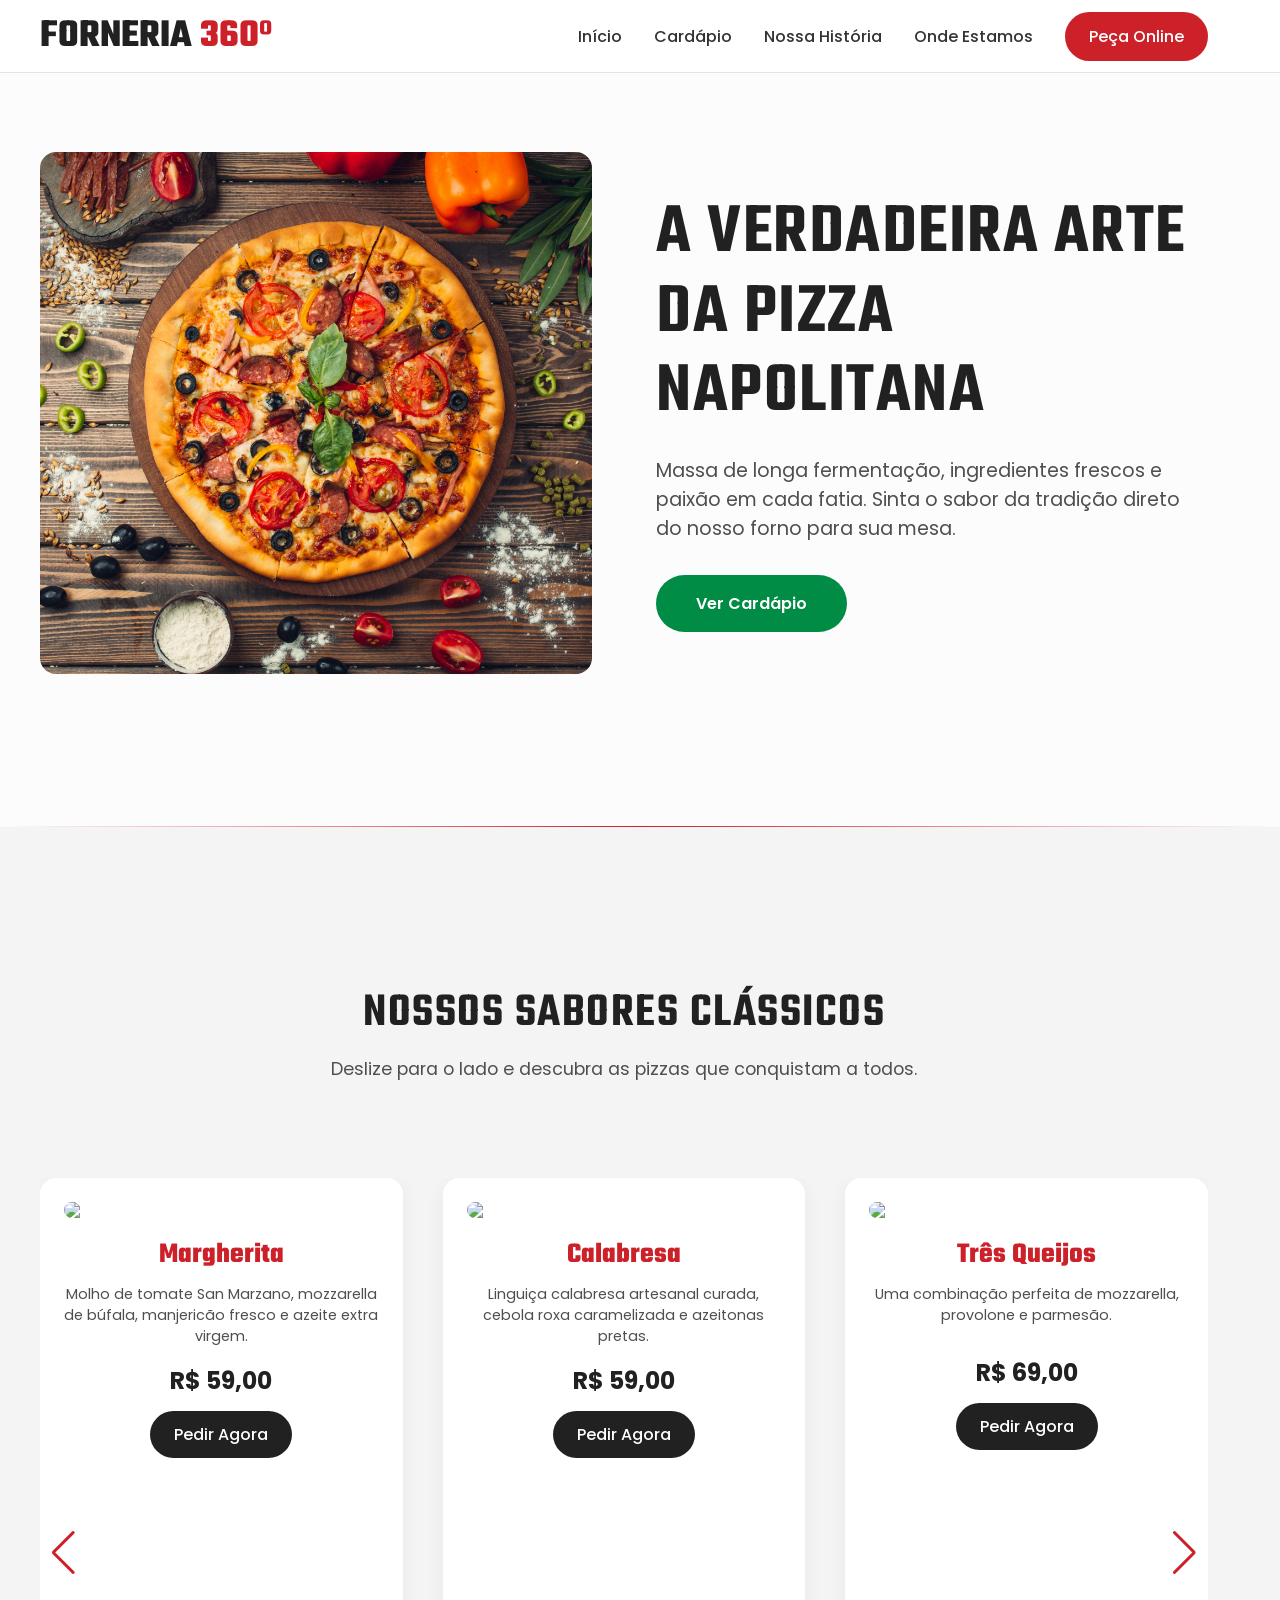
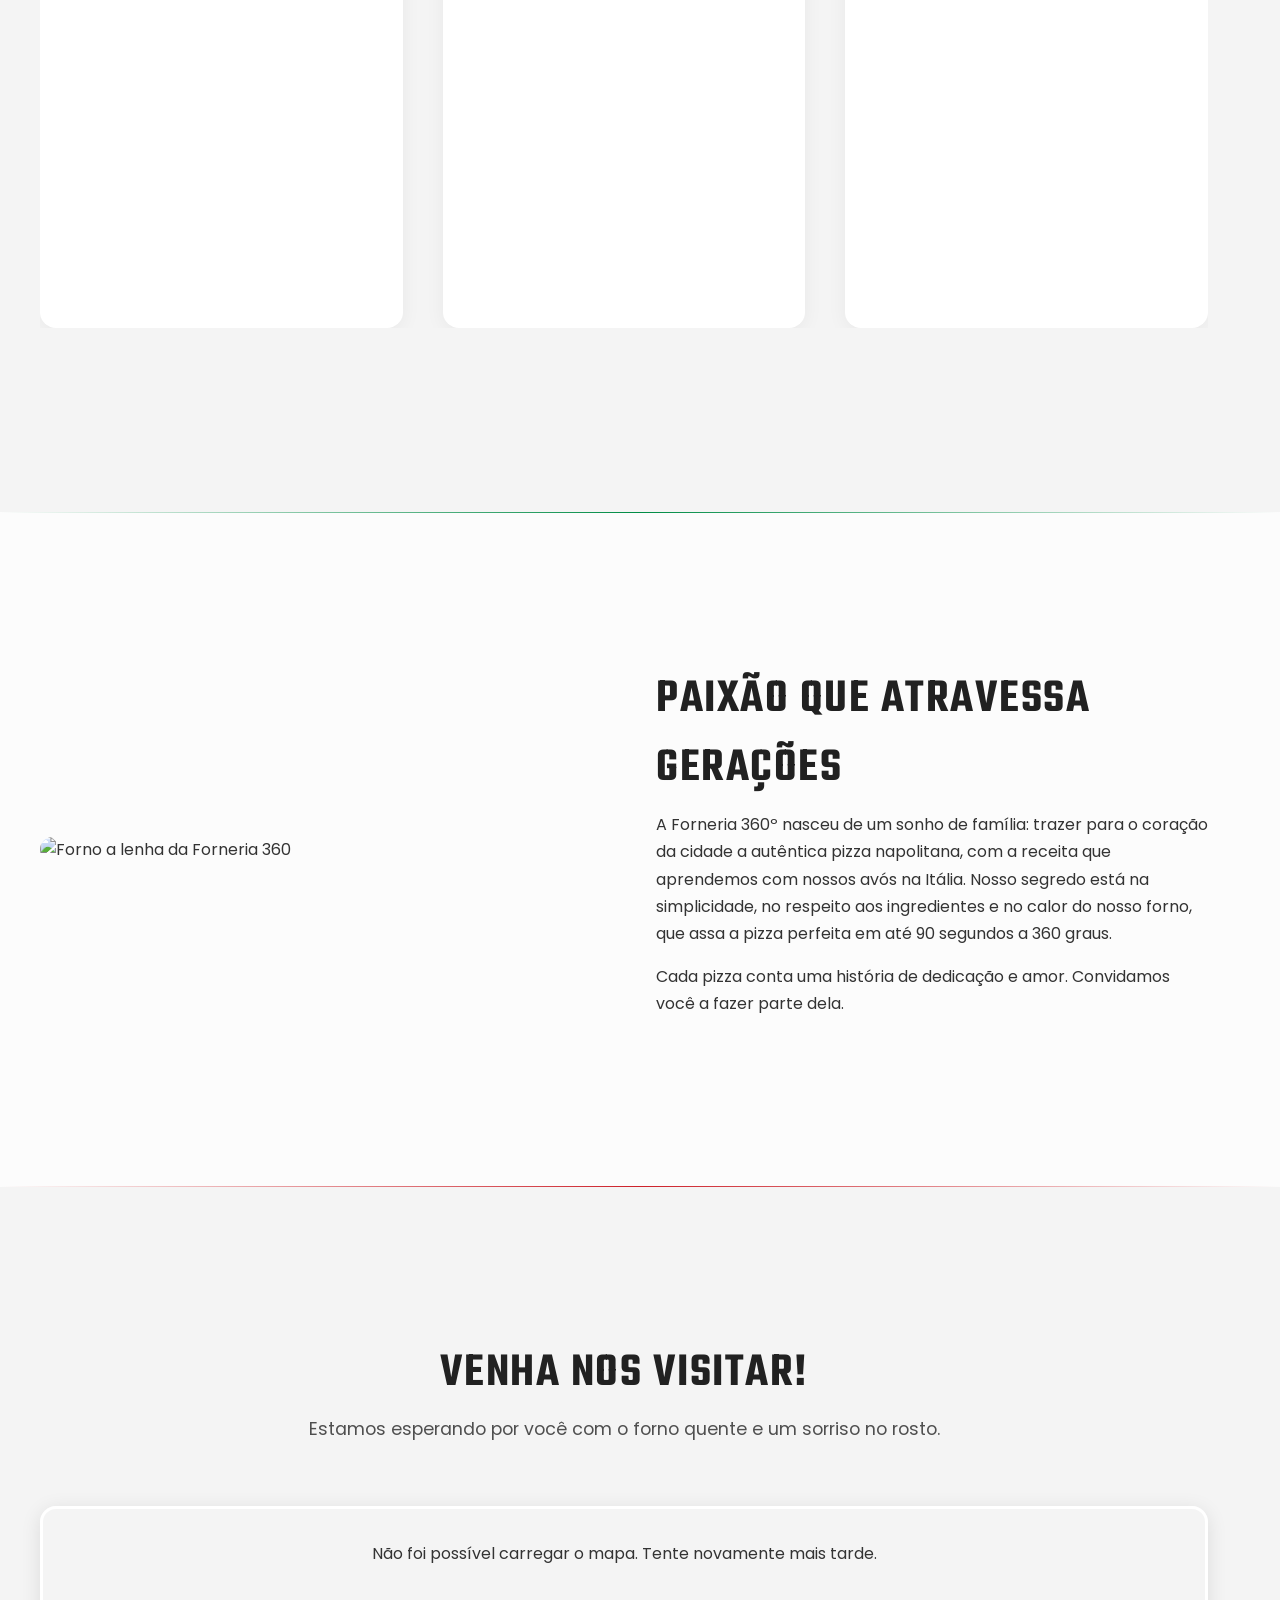
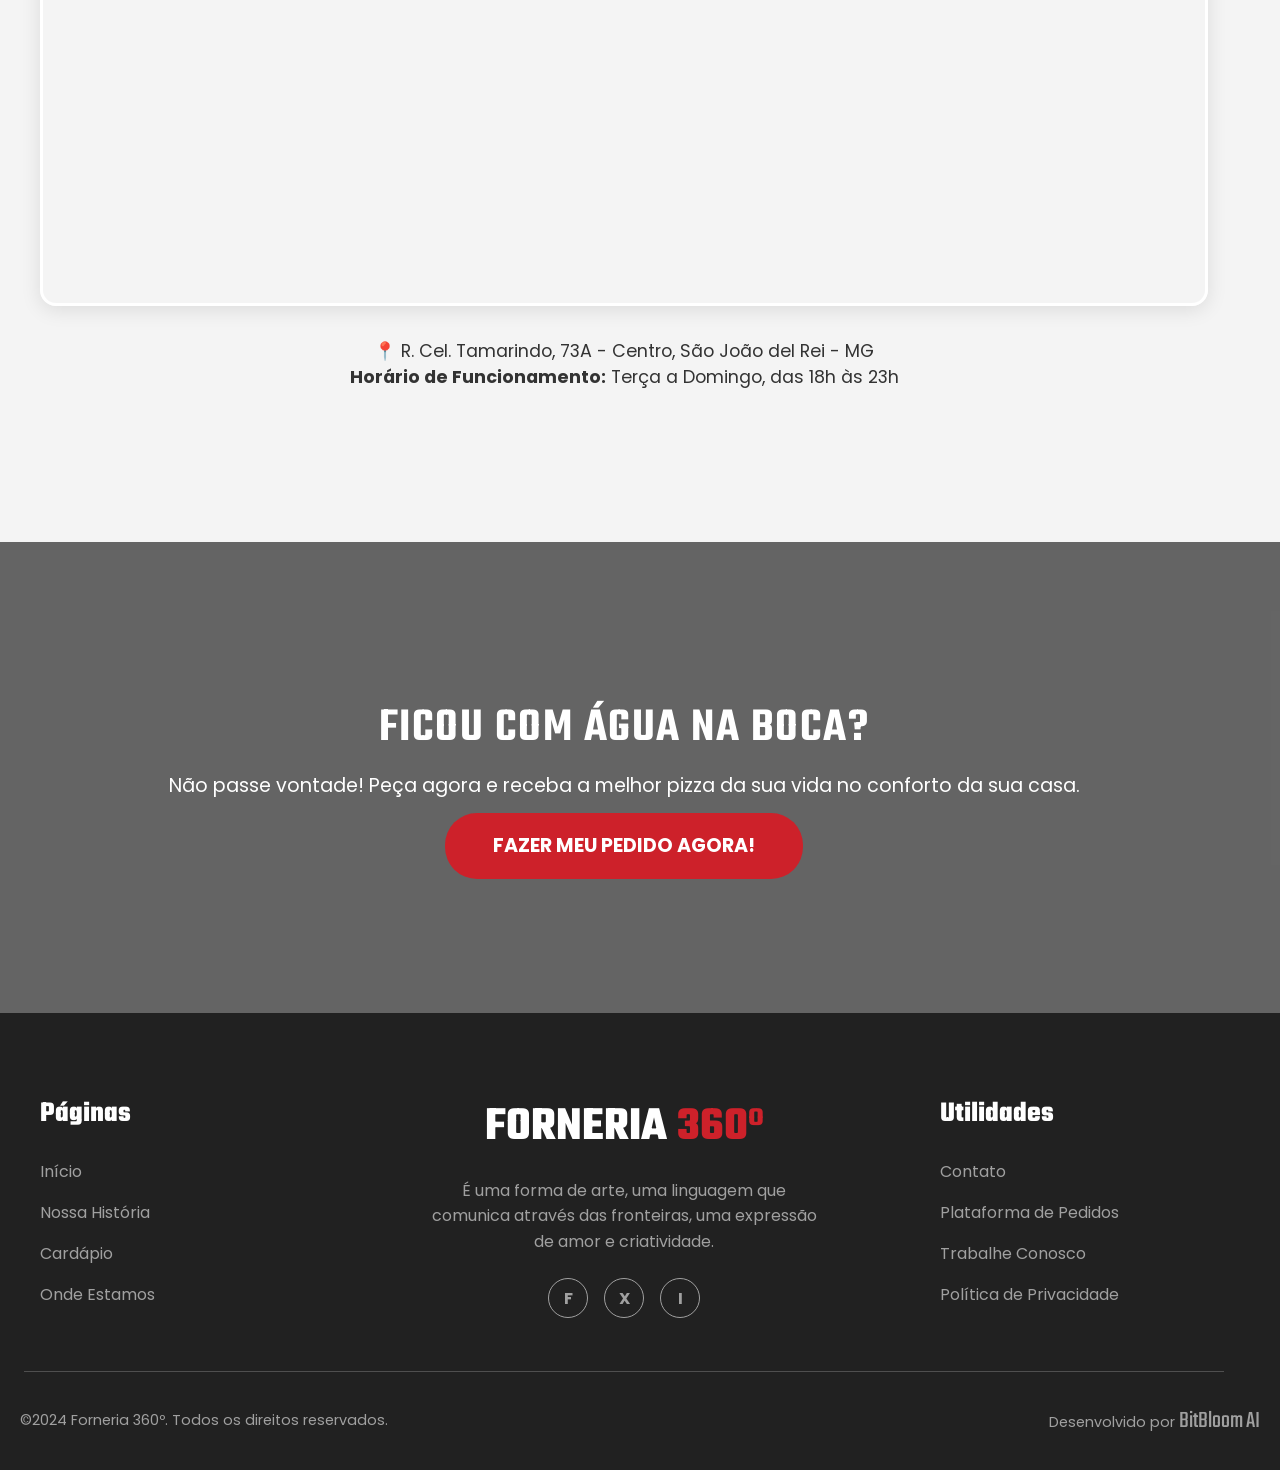
==== index.html @ 3208dd3e "first commit" ====
<!DOCTYPE html>
<html lang="pt-BR">
<head>
    <meta charset="UTF-8">
    <meta name="viewport" content="width=device-width, initial-scale=1.0">
    <title>Forneria 360º - A Autêntica Pizza Napolitana</title>
    
    <!-- CSS -->
    <link rel="stylesheet" href="style.css">
    
    <!-- Google Fonts -->
    <link rel="preconnect" href="https://fonts.googleapis.com">
    <link rel="preconnect" href="https://fonts.gstatic.com" crossorigin>
    <link href="https://fonts.googleapis.com/css2?family=Poppins:wght@300;400;500;600;700;800&family=Teko:wght@500;600;700&display=swap" rel="stylesheet">
    
    <!-- Swiper.js (Carrossel) -->
    <link rel="stylesheet" href="https://cdn.jsdelivr.net/npm/swiper@11/swiper-bundle.min.css"/>
    
    <!-- Leaflet.js (Mapa) -->
    <link rel="stylesheet" href="https://unpkg.com/leaflet@1.9.4/dist/leaflet.css" integrity="sha256-p4NxAoJBhIIN+hmNHrzRCf9tD/miZyoHS5obTRR9BMY=" crossorigin=""/>
</head>
<body>

    <!-- ===== PRELOADER (TELA DE LOADING) ===== -->
    <div id="preloader">
        <div class="pizza-spinner">
            <img src="/images/spinner.png" alt="Pizza girando" class="pizza-slice">
        </div>
    </div>

    <!-- ===== HEADER (CABEÇALHO) ===== -->
    <header id="header">
        <nav class="container">
            <a class="logo" href="#">FORNERIA <span>360º</span></a>
            <div class="menu">
                <ul class="grid">
                    <li><a class="title" href="#home">Início</a></li>
                    <li><a class="title" href="#menu-sabores">Cardápio</a></li>
                    <li><a class="title" href="#about">Nossa História</a></li>
                    <li><a class="title" href="#location">Onde Estamos</a></li>
                </ul>
            </div>
            <a href="#" class="btn-primary">Peça Online</a>
            <div class="toggle icon-menu">☰</div>
            <div class="toggle icon-close">✕</div>
        </nav>
    </header>

    <main>
        <!-- ===== HOME (SEÇÃO INICIAL) ===== -->
        <section class="section" id="home">
            <div class="container grid">
                <div class="image">
                    <img src="/images/banner_inicio.jpg" 
                         alt="Banner com uma pizza napolitana deliciosa"
                         onerror="this.onerror=null;this.src='https://placehold.co/600x600/c0392b/ffffff?text=Erro+ao+carregar+imagem';">
                </div>
                <div class="text">
                    <h1 class="title">A verdadeira arte da pizza napolitana</h1>
                    <p>Massa de longa fermentação, ingredientes frescos e paixão em cada fatia. Sinta o sabor da tradição direto do nosso forno para sua mesa.</p>
                    <a class="button" href="#">Ver Cardápio</a>
                </div>
            </div>
        </section>

        <div class="divider-1"></div>

        <!-- ===== MENU DE SABORES (CARROSSEL) ===== -->
        <section class="section" id="menu-sabores">
            <div class="container">
                <header>
                    <h2 class="title">Nossos Sabores Clássicos</h2>
                    <p class="subtitle">Deslize para o lado e descubra as pizzas que conquistam a todos.</p>
                </header>
                <div class="swiper-container">
                    <div class="swiper">
                        <div class="swiper-wrapper">
                            <!-- Pizza Card 1 -->
                            <div class="swiper-slide">
                                <div class="pizza-card">
                                    <div class="pizza-image">
                                        <img src="/images/marguerita.jpg"
                                             onerror="this.onerror=null;this.src='https://placehold.co/400x400/27ae60/ffffff?text=Erro';">
                                    </div>
                                    <h3 class="pizza-title">Margherita</h3>
                                    <p class="pizza-description">Molho de tomate San Marzano, mozzarella de búfala, manjericão fresco e azeite extra virgem.</p>
                                    <span class="pizza-price">R$ 59,00</span>
                                    <a href="#" class="btn-secondary">Pedir Agora</a>
                                </div>
                            </div>
                            <!-- Pizza Card 2 -->
                            <div class="swiper-slide">
                                <div class="pizza-card">
                                    <div class="pizza-image">
                                        <img src="/images/calabresa.jpg"
                                             onerror="this.onerror=null;this.src='https://placehold.co/400x400/c0392b/ffffff?text=Erro';">
                                    </div>
                                    <h3 class="pizza-title">Calabresa</h3>
                                    <p class="pizza-description">Linguiça calabresa artesanal curada, cebola roxa caramelizada e azeitonas pretas.</p>
                                    <span class="pizza-price">R$ 59,00</span>
                                    <a href="#" class="btn-secondary">Pedir Agora</a>
                                </div>
                            </div>
                            <!-- Pizza Card 3 -->
                            <div class="swiper-slide">
                                <div class="pizza-card">
                                    <div class="pizza-image">
                                        <img src="/images/3queijos.jpg"
                                             onerror="this.onerror=null;this.src='https://placehold.co/400x400/f1c40f/ffffff?text=Erro';">
                                    </div>
                                    <h3 class="pizza-title">Três Queijos</h3>
                                    <p class="pizza-description">Uma combinação perfeita de mozzarella, provolone e parmesão.</p>
                                    <span class="pizza-price">R$ 69,00</span>
                                    <a href="#" class="btn-secondary">Pedir Agora</a>
                                </div>
                            </div>
                             <!-- Pizza Card 4 -->
                            <div class="swiper-slide">
                                <div class="pizza-card">
                                    <div class="pizza-image">
                                        <img src="/images/bacon.jpg"
                                             onerror="this.onerror=null;this.src='https://placehold.co/400x400/8e44ad/ffffff?text=Erro';">
                                    </div>
                                    <h3 class="pizza-title">Bacon</h3>
                                    <p class="pizza-description">Deliciosa combinação de bacon croante com cebola roxa, simplesmente irresistível.</p>
                                    <span class="pizza-price">R$ 59,00</span>
                                    <a href="#" class="btn-secondary">Pedir Agora</a>
                                </div>
                            </div>
                            <!-- Pizza Card 5 -->
                            <div class="swiper-slide">
                                <div class="pizza-card">
                                    <div class="pizza-image">
                                        <img src="/images/frango.jpg"
                                             onerror="this.onerror=null;this.src='https://placehold.co/400x400/8e44ad/ffffff?text=Erro';">
                                    </div>
                                    <h3 class="pizza-title">Frango</h3>
                                    <p class="pizza-description">Sabor que nunca se esquece, frango desfiado om milho verde.</p>
                                    <span class="pizza-price">R$ 59,00</span>
                                    <a href="#" class="btn-secondary">Pedir Agora</a>
                                </div>
                            </div>
                        </div>
                        <!-- Navegação do Carrossel -->
                        <div class="swiper-button-next"></div>
                        <div class="swiper-button-prev"></div>
                    </div>
                </div>
            </div>
        </section>

        <div class="divider-2"></div>

        <!-- ===== ABOUT (NOSSA HISTÓRIA) ===== -->
        <section class="section" id="about">
            <div class="container grid">
                <div class="image">
                     <img src="/images/fornoalenha.jpg" 
                         alt="Forno a lenha da Forneria 360"
                         onerror="this.onerror=null;this.src='https://placehold.co/600x700/008C45/ffffff?text=Erro';">
                </div>
                <div class="text">
                    <h2 class="title">Paixão que atravessa gerações</h2>
                    <p>A Forneria 360º nasceu de um sonho de família: trazer para o coração da cidade a autêntica pizza napolitana, com a receita que aprendemos com nossos avós na Itália. Nosso segredo está na simplicidade, no respeito aos ingredientes e no calor do nosso forno, que assa a pizza perfeita em até 90 segundos a 360 graus.</p>
                    <p>Cada pizza conta uma história de dedicação e amor. Convidamos você a fazer parte dela.</p>
                </div>
            </div>
        </section>

        <div class="divider-1"></div>

        <!-- ===== LOCATION (LOCALIZAÇÃO) ===== -->
        <section class="section" id="location">
            <div class="container">
                <header>
                    <h2 class="title">Venha nos visitar!</h2>
                    <p class="subtitle">Estamos esperando por você com o forno quente e um sorriso no rosto.</p>
                </header>
                <div id="map"></div>
                <div class="address-info">
                    <p>📍 R. Cel. Tamarindo, 73A - Centro, São João del Rei - MG</p>
                    <p><strong>Horário de Funcionamento:</strong> Terça a Domingo, das 18h às 23h</p>
                </div>
            </div>
        </section>
        
        <!-- ===== CTA FINAL ===== -->
        <section class="section" id="cta-final">
            <div class="container">
                <h2 class="title">Ficou com água na boca?</h2>
                <p>Não passe vontade! Peça agora e receba a melhor pizza da sua vida no conforto da sua casa.</p>
                <a href="#" class="btn-primary-lg">Fazer meu Pedido Agora!</a>
            </div>
        </section>

    </main>

    <!-- ===== FOOTER (RODAPÉ) ===== -->
    <footer class="section">
        <div class="container footer-grid">
            <!-- Coluna de Páginas -->
            <div class="footer-links">
                <h3 class="footer-title">Páginas</h3>
                <ul>
                    <li><a href="#home">Início</a></li>
                    <li><a href="#about">Nossa História</a></li>
                    <li><a href="#menu-sabores">Cardápio</a></li>
                    <li><a href="#location">Onde Estamos</a></li>
                </ul>
            </div>

            <!-- Coluna Central -->
            <div class="footer-brand">
                <a class="logo logo-alt" href="#home">FORNERIA <span>360º</span></a>
                <p class="footer-description">É uma forma de arte, uma linguagem que comunica através das fronteiras, uma expressão de amor e criatividade.</p>
                <div class="social-links">
                    <a href="#" class="social-icon">F</a>
                    <a href="#" class="social-icon">X</a>
                    <a href="#" class="social-icon">I</a>
                </div>
            </div>

            <!-- Coluna de Utilidades -->
            <div class="footer-links">
                <h3 class="footer-title">Utilidades</h3>
                <ul>
                    <li><a href="#">Contato</a></li>
                    <li><a href="#">Plataforma de Pedidos</a></li>
                    <li><a href="#">Trabalhe Conosco</a></li>
                    <li><a href="#">Política de Privacidade</a></li>
                </ul>
            </div>
        </div>
        <div class="footer-bottom">
            <p>©2024 Forneria 360º. Todos os direitos reservados.</p>
            <div class="developer">
                <p>Desenvolvido por <a href="#" class="logo-dev">BitBloom AI</a></p>
            </div>
        </div>
    </footer>

    <!-- Scripts -->
    <!-- Swiper.js -->
    <script src="https://cdn.jsdelivr.net/npm/swiper@11/swiper-bundle.min.js"></script>
    <!-- Leaflet.js -->
    <script src="https://unpkg.com/leaflet@1.9.4/dist/leaflet.js" integrity="sha256-20nQCchB9co0qIjJZRGuk2/Z9VM+kNiyxNV1lvTlZBo=" crossorigin=""></script>
    <!-- ScrollReveal (Animações de Scroll) -->
    <script src="https://unpkg.com/scrollreveal"></script>
    <!-- Arquivo JS principal -->
    <script src="script.js"></script>
</body>
</html>
---- style.css ----
/* ===== RESET ===== */
* {
    margin: 0;
    padding: 0;
    box-sizing: border-box;
}

html {
    scroll-behavior: smooth;
}

body {
    font: 400 1rem 'Poppins', sans-serif;
    color: #333;
    background: #fcfcfc;
    -webkit-font-smoothing: antialiased;
}

ul {
    list-style: none;
}

a {
    text-decoration: none;
    color: inherit;
}

img {
    width: 100%;
    height: auto;
    display: block;
}

/* ===== VARIÁVEIS ===== */
:root {
    --header-height: 4.5rem;

    /* Cores */
    --color-red: #CD212A;
    --color-green: #008C45;
    --color-white: #FFFFFF;
    --color-dark: #212121;
    --color-gray: #4F4F4F;
    --color-light-gray: #f4f4f4;

    /* Fontes */
    --title-font: 'Teko', sans-serif;
    --body-font: 'Poppins', sans-serif;
}

/* ===== LAYOUT GERAL ===== */
.container {
    max-width: 1200px;
    margin-left: 1.5rem;
    margin-right: 1.5rem;
    padding: 0 1rem;
}

.grid {
    display: grid;
    gap: 2rem;
}

.section {
    padding: calc(5rem + var(--header-height)) 0;
}

.section header {
    margin-bottom: 4rem;
    text-align: center;
}

.section .title {
    font-family: var(--title-font);
    font-size: 3rem;
    font-weight: 600;
    color: var(--color-dark);
    text-transform: uppercase;
    letter-spacing: 1.5px;
    margin-bottom: 0.5rem;
}

.section .subtitle {
    font-size: 1.1rem;
    color: var(--color-gray);
}

.divider-1 {
    height: 1px;
    background: linear-gradient(to right, transparent, var(--color-red), transparent);
}

.divider-2 {
    height: 1px;
    background: linear-gradient(to right, transparent, var(--color-green), transparent);
}


/* ===== PRELOADER ===== */
#preloader {
    position: fixed;
    top: 0;
    left: 0;
    width: 100%;
    height: 100%;
    background: var(--color-red);
    z-index: 1000;
    display: flex;
    justify-content: center;
    align-items: center;
    transition: opacity 0.5s ease-out, visibility 0.5s ease-out;
}

#preloader.hide {
    opacity: 0;
    visibility: hidden;
}

.pizza-spinner .pizza-slice {
    animation: spin 1.5s linear infinite;
    border-radius: 50%;
}

@keyframes spin {
    0% { transform: rotate(0deg); }
    100% { transform: rotate(360deg); }
}

/* ===== HEADER ===== */
#header {
    width: 100%;
    border-bottom: 1px solid #e4e4e4;
    position: fixed;
    top: 0;
    left: 0;
    z-index: 100;
    background-color: var(--color-white);
    transition: all 0.3s ease-in-out;
}

#header.scroll {
    box-shadow: 0 2px 15px rgba(0,0,0,0.1);
}

#header nav {
    height: var(--header-height);
    display: flex;
    justify-content: space-between;
    align-items: center;
}

.logo {
    font-family: var(--title-font);
    font-size: 2.5rem;
    font-weight: 700;
    color: var(--color-dark);
}

.logo span {
    color: var(--color-red);
}

#header .menu {
    margin-left: auto;
}

#header .menu ul {
    display: flex;
    gap: 2rem;
}

#header .menu ul li a.title {
    position: relative;
    font-weight: 500;
    transition: color 0.3s;
}

#header .menu ul li a.title::after {
    content: '';
    width: 0;
    height: 2px;
    background-color: var(--color-red);
    position: absolute;
    left: 0;
    bottom: -0.5rem;
    transition: width 0.3s;
}

#header .menu ul li a.title:hover,
#header .menu ul li a.title.active {
    color: var(--color-red);
}
#header .menu ul li a.title:hover::after,
#header .menu ul li a.title.active::after {
    width: 100%;
}

.btn-primary {
    background: var(--color-red);
    color: var(--color-white);
    padding: 0.75rem 1.5rem;
    border-radius: 2rem;
    font-weight: 500;
    transition: background 0.3s, transform 0.3s;
    margin-left: 2rem;
}

.btn-primary:hover {
    background: #a71c23;
    transform: translateY(-3px);
}

.toggle {
    font-size: 1.5rem;
    cursor: pointer;
    display: none; /* Escondido por padrão */
}

/* ===== HOME SECTION ===== */
#home {
    overflow: hidden;
}

#home .container {
    display: grid;
    grid-template-columns: 1fr 1fr;
    align-items: center;
    gap: 4rem;
}

#home .image img {
    border-radius: 1rem;
    animation: float 4s ease-in-out infinite;
}

@keyframes float {
    0% { transform: translateY(0px); }
    50% { transform: translateY(-20px); }
    100% { transform: translateY(0px); }
}

#home .text h1 {
    font-family: var(--title-font);
    font-size: 4.5rem;
    line-height: 1.1;
    margin-bottom: 1.5rem;
    color: var(--color-dark);
}

#home .text p {
    margin-bottom: 2rem;
    font-size: 1.2rem;
    color: var(--color-gray);
}

#home .button {
    background: var(--color-green);
    color: var(--color-white);
    padding: 1rem 2.5rem;
    border-radius: 2rem;
    font-weight: 600;
    display: inline-block;
    transition: background 0.3s, transform 0.3s;
}

#home .button:hover {
    background: #006a35;
    transform: translateY(-3px);
}

/* ===== MENU DE SABORES (CARROSSEL) ===== */
#menu-sabores {
    background: var(--color-light-gray);
}

.swiper-container {
    width: 100%;
    padding: 2rem 0;
}

.swiper {
    padding: 0 2rem 3rem 2rem; /* Espaço para as setas e paginação */
}

.pizza-card {
    background: var(--color-white);
    border-radius: 1rem;
    overflow: hidden;
    min-height: 750px;
    text-align: center;
    box-shadow: 0 4px 20px rgba(0,0,0,0.05);
    transition: transform 0.3s, box-shadow 0.3s;
    padding: 1.5rem;
}

.pizza-card:hover {
    transform: translateY(-10px);
    box-shadow: 0 8px 30px rgba(0,0,0,0.1);
}

.pizza-image img {
    border-radius: 0.5rem;
    margin-bottom: 1rem;
}

.pizza-title {
    font-family: var(--title-font);
    font-size: 1.8rem;
    color: var(--color-red);
    margin-bottom: 0.5rem;
}

.pizza-description {
    font-size: 0.9rem;
    color: var(--color-gray);
    margin-bottom: 1rem;
    min-height: 55px; /* Para alinhar os botões */
}

.pizza-price {
    display: block;
    font-weight: 700;
    font-size: 1.5rem;
    color: var(--color-dark);
    margin-bottom: 1.5rem;
}

.btn-secondary {
    background: var(--color-dark);
    color: var(--color-white);
    padding: 0.75rem 1.5rem;
    border-radius: 2rem;
    font-weight: 500;
    transition: background 0.3s;
}

.btn-secondary:hover {
    background: var(--color-red);
}

.swiper-button-next, .swiper-button-prev {
    color: var(--color-red) !important;
}

/* ===== ABOUT SECTION ===== */
#about .container {
    grid-template-columns: 1fr 1fr;
    align-items: center;
    gap: 4rem;
}

#about .image img {
    border-radius: 1rem;
}

#about .text .title {
    text-align: left;
}

#about .text p {
    line-height: 1.7;
    margin-bottom: 1rem;
}

/* ===== LOCATION SECTION ===== */
#location {
    background: var(--color-light-gray);
}

#map {
    width: 100%;
    height: 400px;
    border-radius: 1rem;
    border: 3px solid var(--color-white);
    box-shadow: 0 4px 20px rgba(0,0,0,0.1);
    z-index: 1; /* Para o mapa aparecer corretamente */
}

.address-info {
    text-align: center;
    margin-top: 2rem;
    font-size: 1.1rem;
}

/* ===== CTA FINAL ===== */
#cta-final {
    background: url('https://placehold.co/1920x500/000000/ffffff?text=Banner+de+Fundo+Texturizado') no-repeat center center;
    background-size: cover;
    text-align: center;
    color: var(--color-white);
    position: relative;
}

#cta-final::before {
    content: '';
    position: absolute;
    top: 0;
    left: 0;
    width: 100%;
    height: 100%;
    background: rgba(0,0,0,0.6);
}

#cta-final .container {
    position: relative;
    z-index: 2;
}

#cta-final .title {
    color: var(--color-white);
}

#cta-final p {
    font-size: 1.2rem;
    margin-bottom: 2rem;
}

.btn-primary-lg {
    background: var(--color-red);
    color: var(--color-white);
    padding: 1.2rem 3rem;
    border-radius: 2rem;
    font-weight: 700;
    font-size: 1.2rem;
    text-transform: uppercase;
    transition: background 0.3s, transform 0.3s;
}

.btn-primary-lg:hover {
    background: #a71c23;
    transform: scale(1.05);
}

/* ===== FOOTER ===== */
footer.section {
    background: var(--color-dark);
    color: var(--color-white);
    padding: 5rem 0 2rem;
}

.footer-grid {
    display: grid;
    grid-template-columns: 1fr 2fr 1fr;
    gap: 3rem;
    align-items: start;
    padding-bottom: 3rem;
    border-bottom: 1px solid var(--color-gray);
}

.footer-title {
    font-family: var(--title-font);
    font-size: 1.8rem;
    color: var(--color-white);
    margin-bottom: 1.5rem;
}

.footer-links ul li {
    margin-bottom: 1rem;
}

.footer-links ul li a {
    color: #a0a0a0;
    transition: color 0.3s;
}

.footer-links ul li a:hover {
    color: var(--color-white);
}

.footer-brand {
    text-align: center;
}

.footer-brand .logo-alt {
    color: var(--color-white);
    font-size: 3rem;
    margin-bottom: 1rem;
    display: inline-block;
}

.footer-brand .logo-alt span {
    color: var(--color-red);
}

.footer-description {
    color: #a0a0a0;
    max-width: 400px;
    margin: 0 auto 1.5rem auto;
    line-height: 1.6;
}

.social-links {
    display: flex;
    justify-content: center;
    gap: 1rem;
}

.social-icon {
    width: 40px;
    height: 40px;
    border-radius: 50%;
    border: 1px solid #a0a0a0;
    display: flex;
    justify-content: center;
    align-items: center;
    color: #a0a0a0;
    font-weight: bold;
    transition: all 0.3s;
}

.social-icon:hover {
    background: var(--color-red);
    border-color: var(--color-red);
    color: var(--color-white);
    transform: translateY(-3px);
}

.footer-bottom {
    display: flex;
    margin-left: 20px;
    justify-content: space-between;
    align-items: center;
    padding-top: 2rem;
    font-size: 0.9rem;
    color: #a0a0a0;
}

.developer {
    display: flex;
    align-items: center;
    gap: 0.5rem;
}

.developer .logo-dev {
    font-family: var(--title-font);
    font-size: 1.5rem;
    margin-right: 20px;
    color: var(--color-blue);
    transition: color 0.3s;
}

.developer .logo-dev:hover {
    color: var(--color-white);
}


/* ===== RESPONSIVIDADE (MOBILE) ===== */
@media (max-width: 992px) {
    .container {
        margin-left: 1rem;
        margin-right: 1rem;
    }
    .section .title {
        font-size: 2.5rem;
    }
    
    /* Menu Mobile */
    #header .menu {
        position: fixed;
        top: var(--header-height);
        left: -100%;
        width: 100%;
        height: calc(100vh - var(--header-height));
        background: var(--color-white);
        flex-direction: column;
        justify-content: center;
        align-items: center;
        transition: left 0.4s ease;
    }

    #header .menu.show {
        left: 0;
    }

    #header .menu ul {
        flex-direction: column;
        text-align: center;
    }

    #header .menu ul li a.title {
        font-size: 1.5rem;
    }

    .btn-primary {
        display: none; /* Esconde o botão principal no mobile */
    }

    .toggle {
        display: block; /* Mostra o ícone do menu */
    }

    .icon-close {
        display: none;
    }
    
    body.nav-open .icon-menu { display: none; }
    body.nav-open .icon-close { display: block; }
    
    #home .container, #about .container {
        grid-template-columns: 1fr;
        text-align: center;
    }
    
    #home .image {
        order: -1; /* Imagem vem antes do texto */
        margin-bottom: 2rem;
    }
    
    #home .text h1 {
        font-size: 3.5rem;
    }
    
    #about .text .title {
        text-align: center;
    }
    
    .footer-grid {
        grid-template-columns: 1fr;
        text-align: center;
    }
    
    .footer-bottom {
        flex-direction: column;
        gap: 1rem;
    }
}
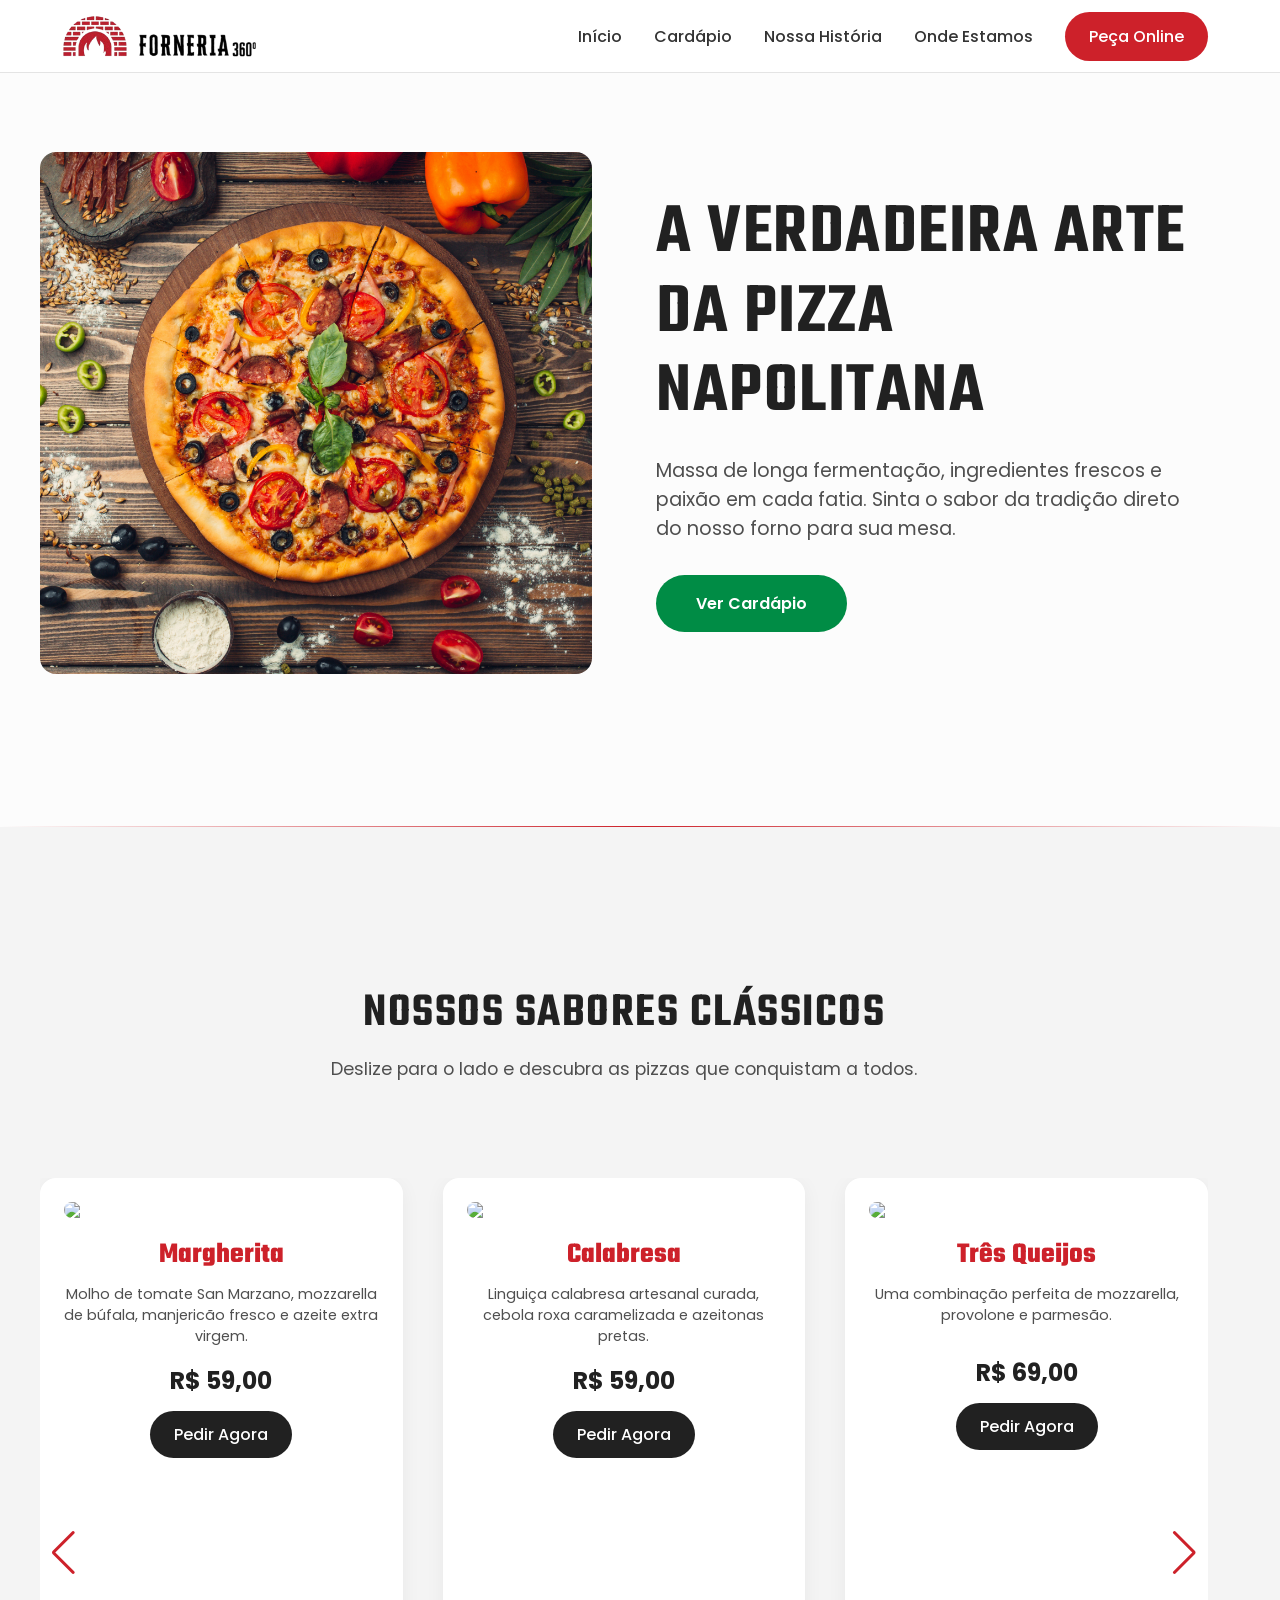
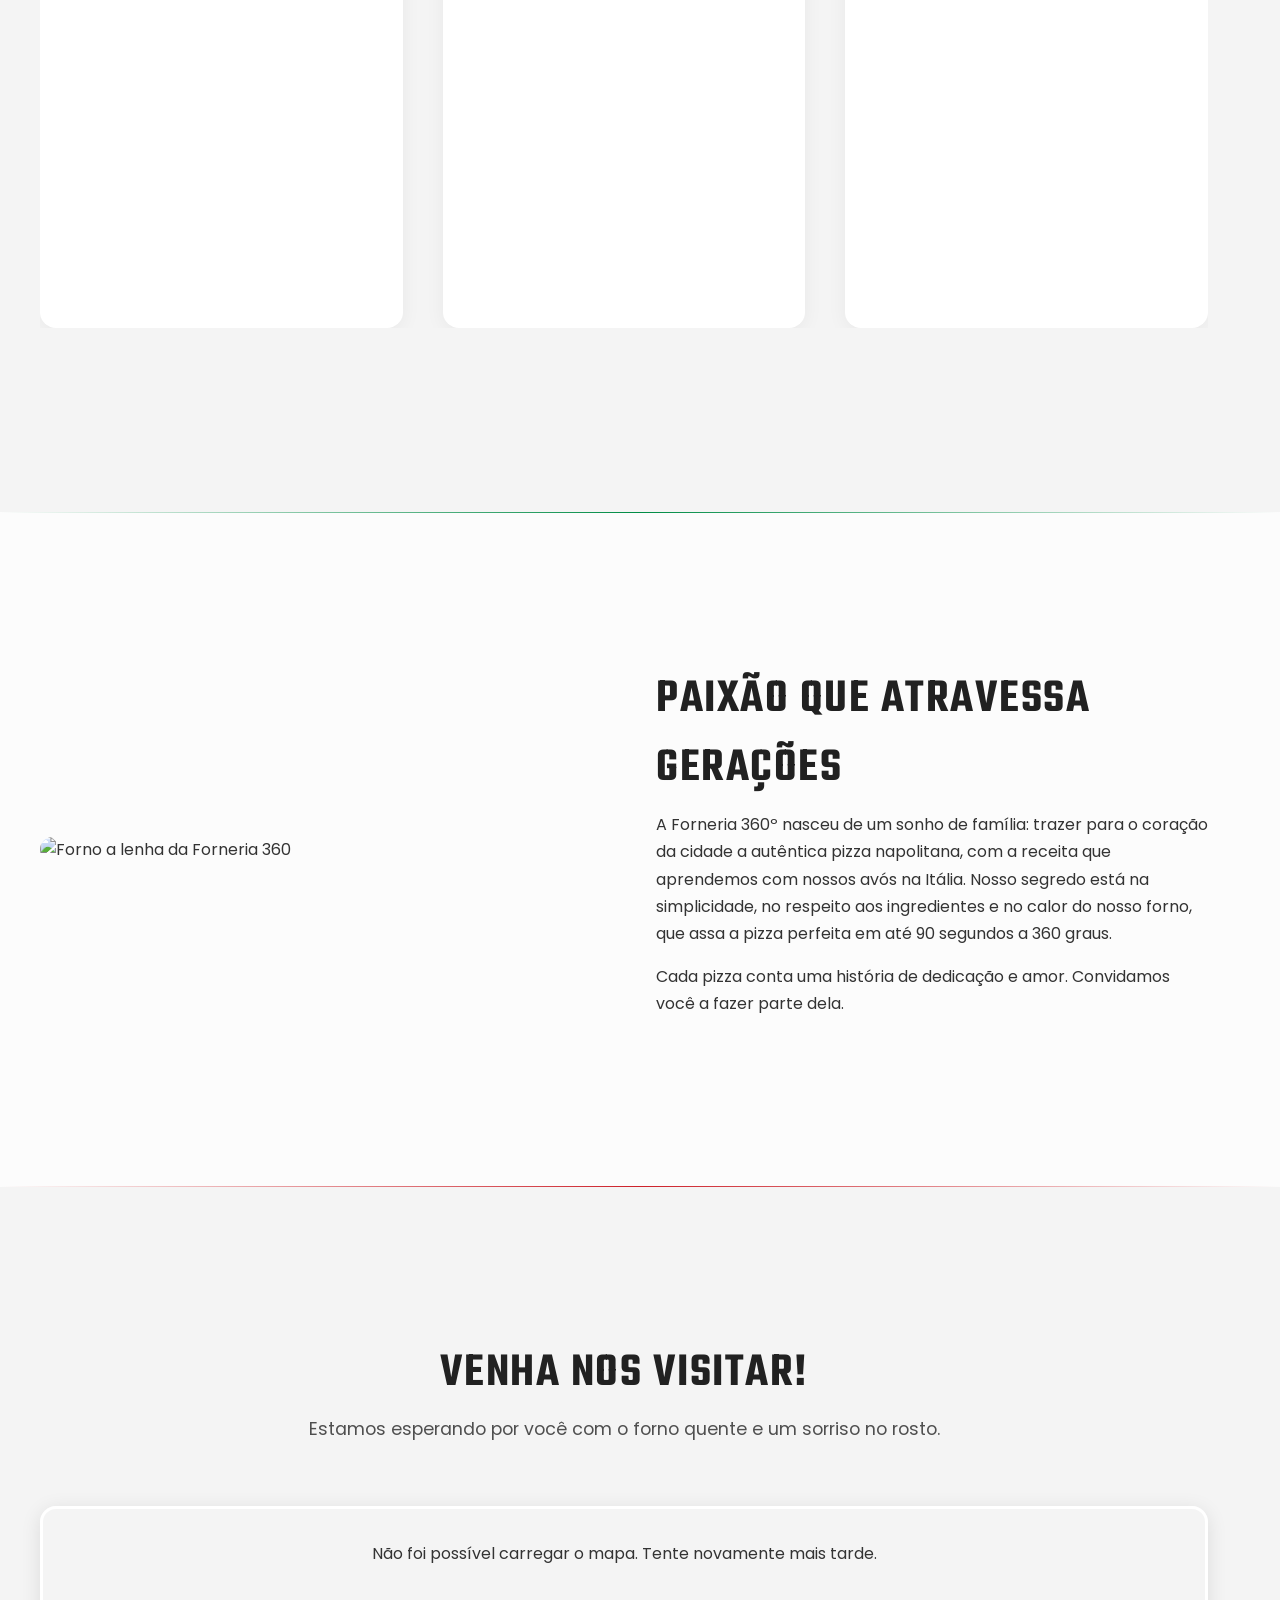
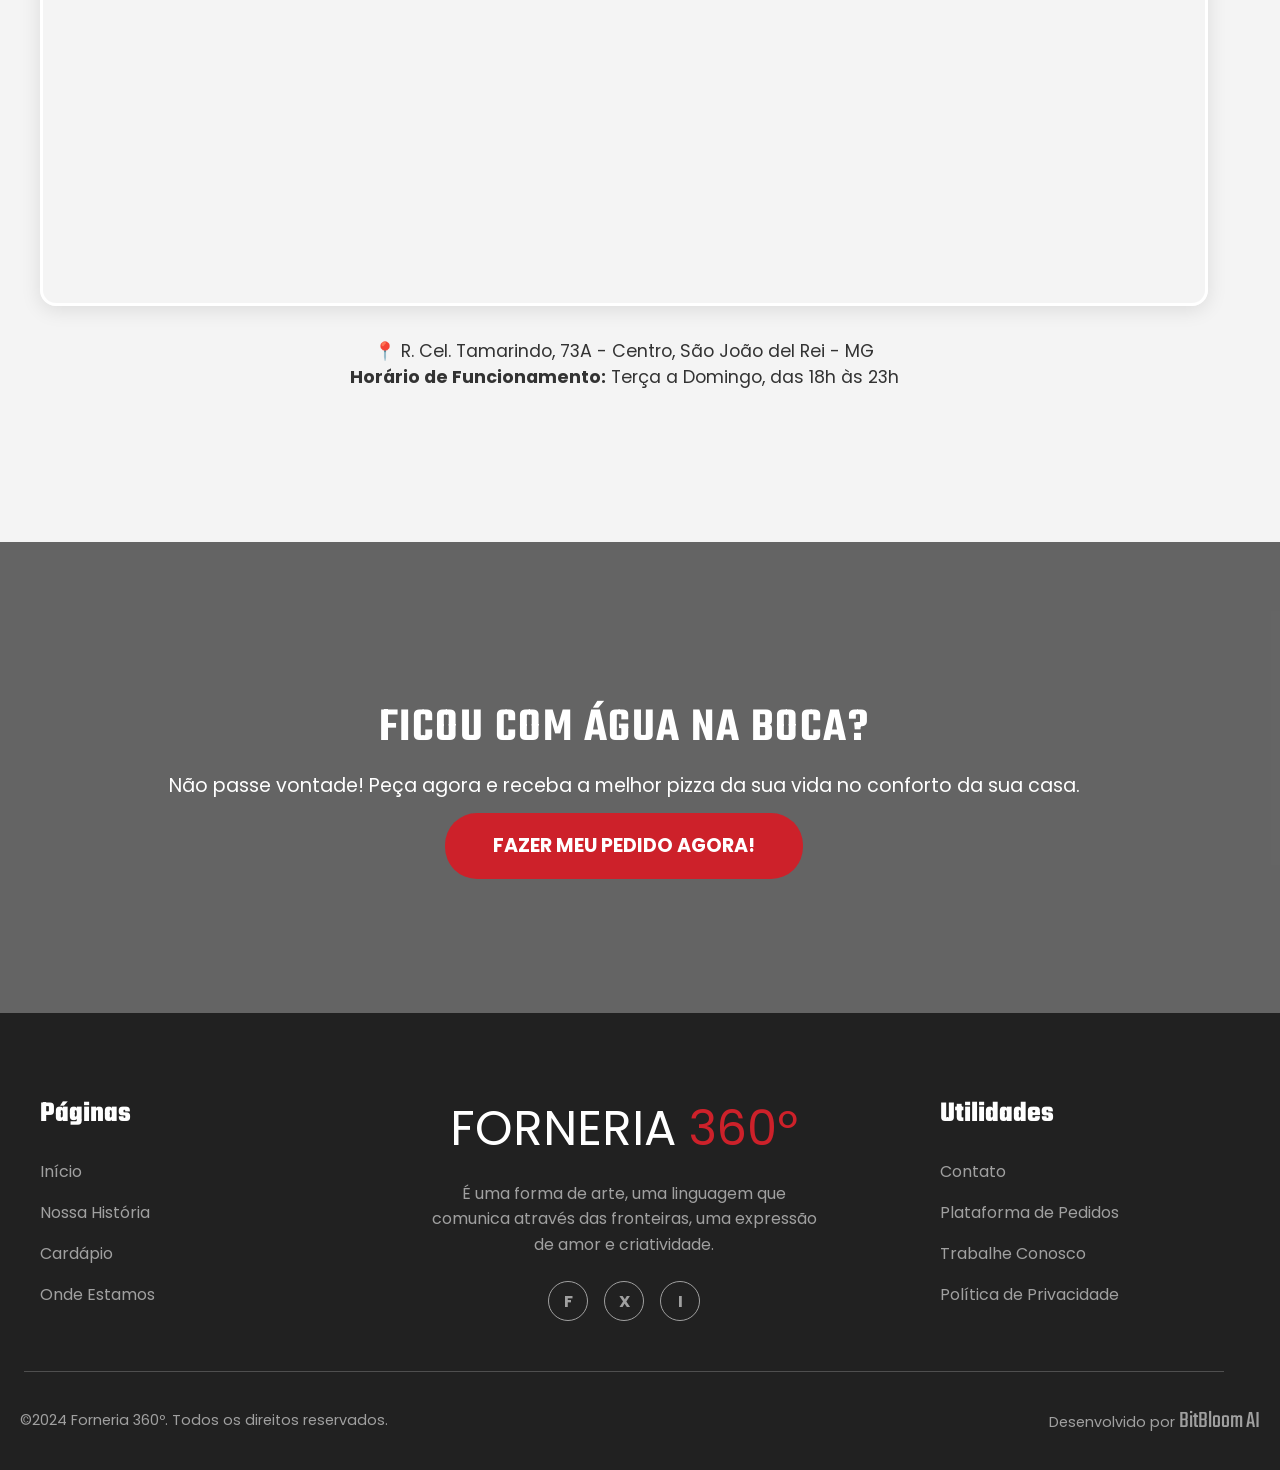
==== commit 79c151c5: "outros commits" ====
--- a/index.html
+++ b/index.html
@@ -31,7 +31,10 @@
     <!-- ===== HEADER (CABEÇALHO) ===== -->
     <header id="header">
         <nav class="container">
-            <a class="logo" href="#">FORNERIA <span>360º</span></a>
+            <!-- LOGO ATUALIZADA AQUI -->
+            <a href="#home" class="logo">
+                <img src="/images/logo_forneria.png" alt="Logo Forneria 360º">
+            </a>
             <div class="menu">
                 <ul class="grid">
                     <li><a class="title" href="#home">Início</a></li>
--- a/style.css
+++ b/style.css
@@ -149,15 +149,10 @@
     align-items: center;
 }
 
-.logo {
-    font-family: var(--title-font);
-    font-size: 2.5rem;
-    font-weight: 700;
-    color: var(--color-dark);
-}
-
-.logo span {
-    color: var(--color-red);
+/* ESTILO ATUALIZADO PARA A LOGO */
+.logo img {
+    height: 60px; /* Ajuste a altura da sua logo conforme necessário */
+    width: auto;
 }
 
 #header .menu {
@@ -384,7 +379,7 @@
 
 /* ===== CTA FINAL ===== */
 #cta-final {
-    background: url('https://placehold.co/1920x500/000000/ffffff?text=Banner+de+Fundo+Texturizado') no-repeat center center;
+    background: url('/images/banner_final.jpg') no-repeat center center;
     background-size: cover;
     text-align: center;
     color: var(--color-white);
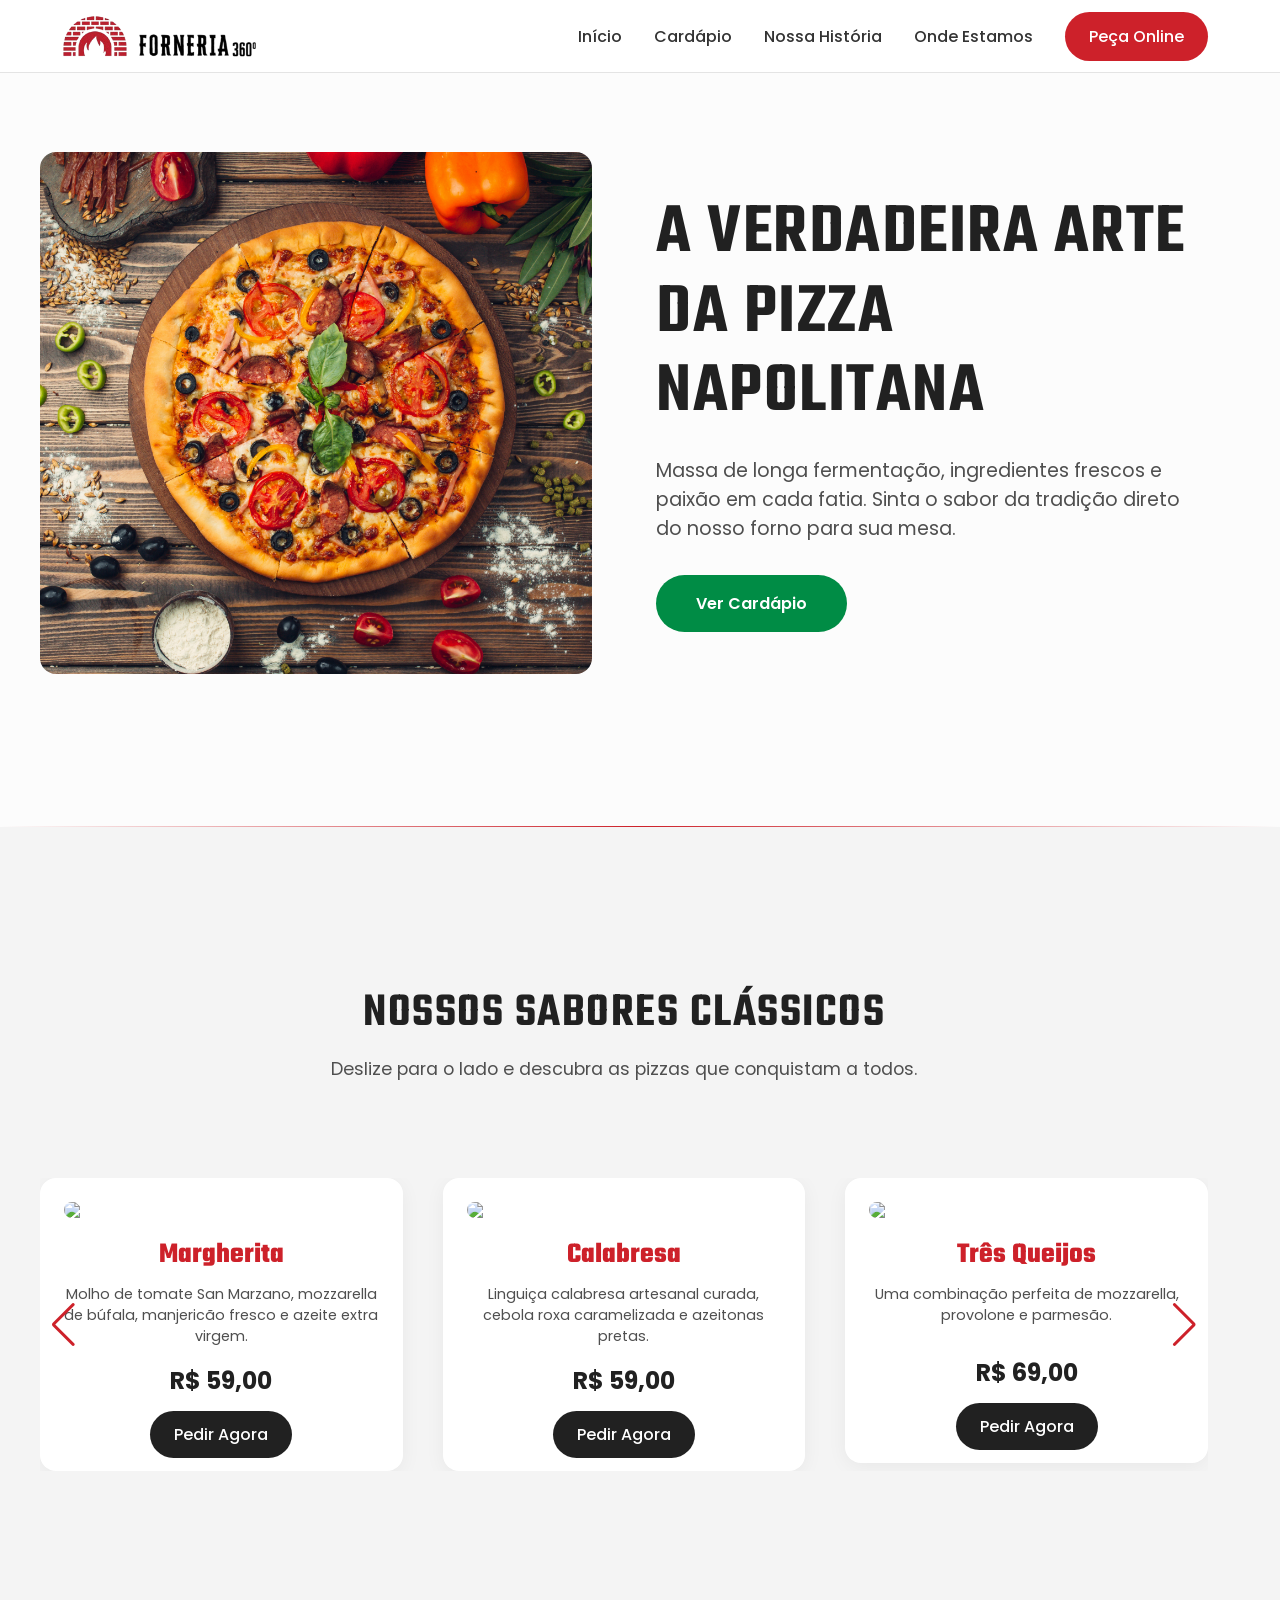
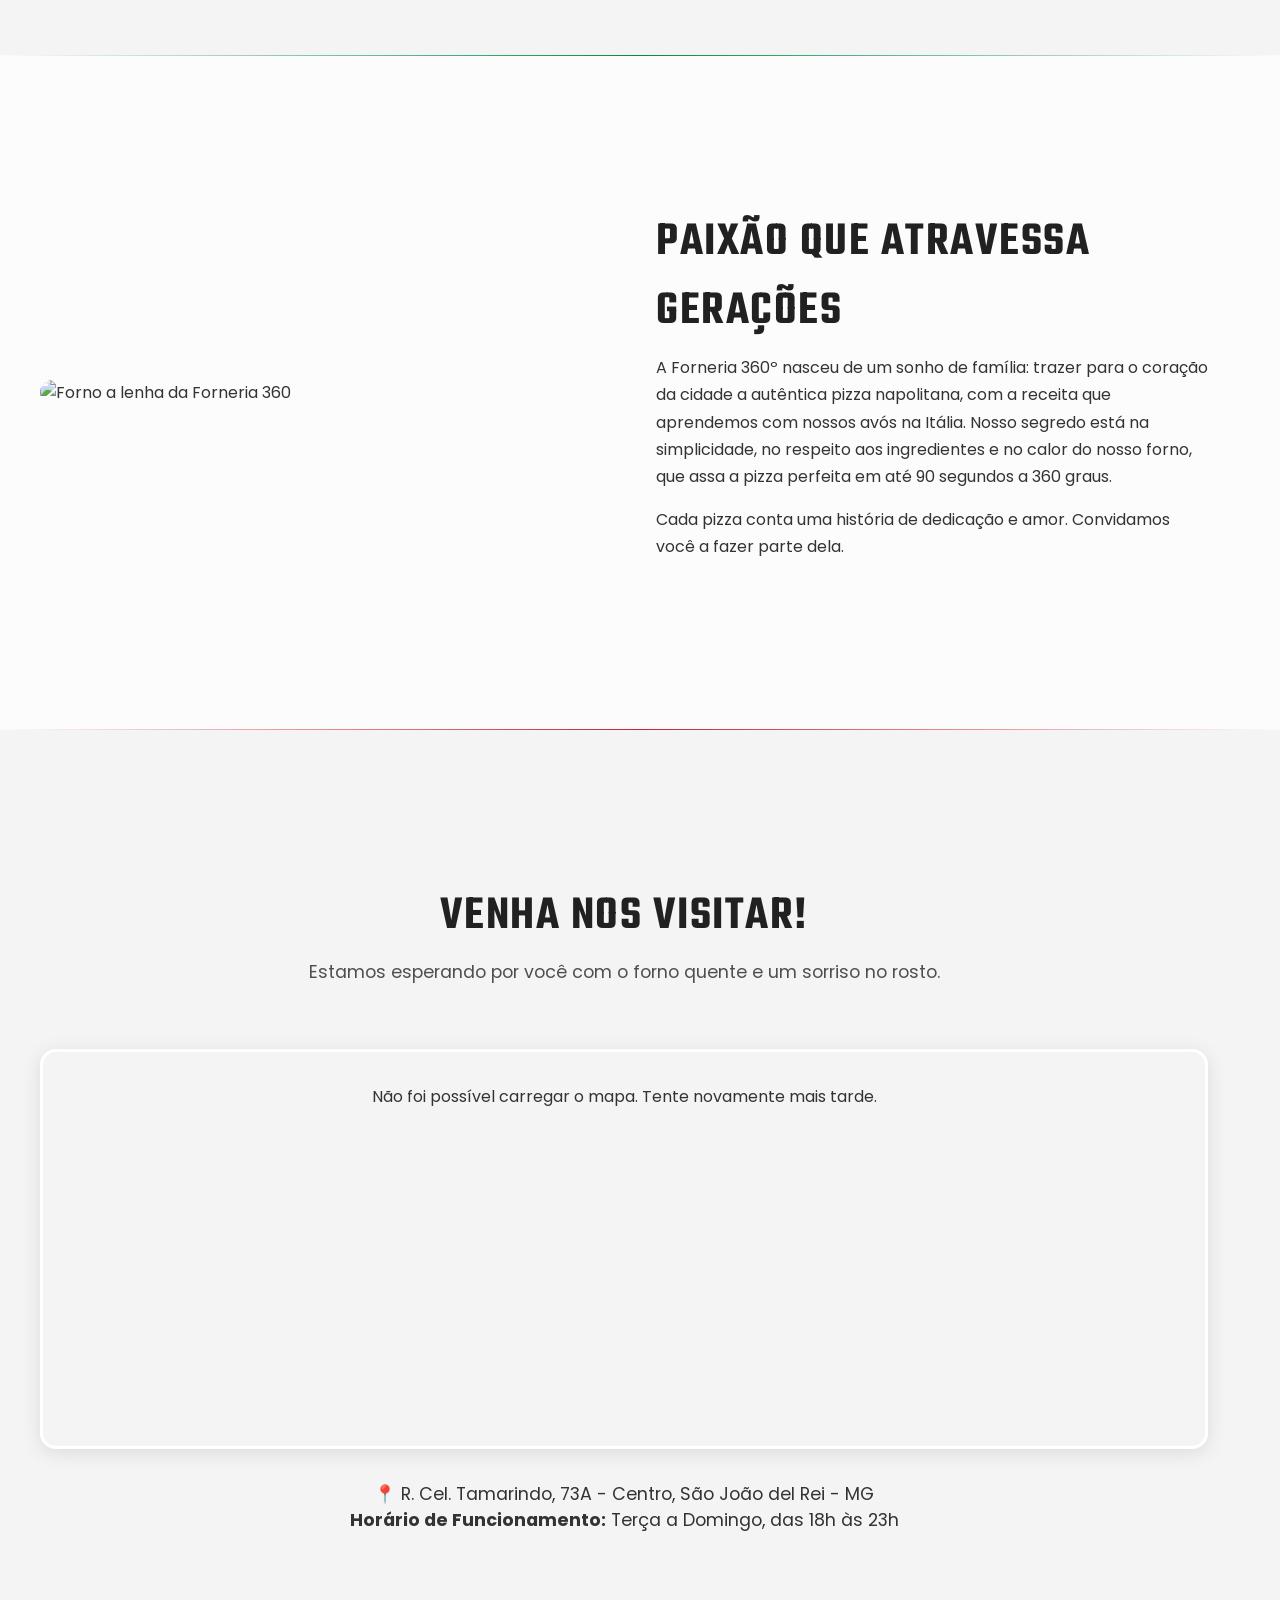
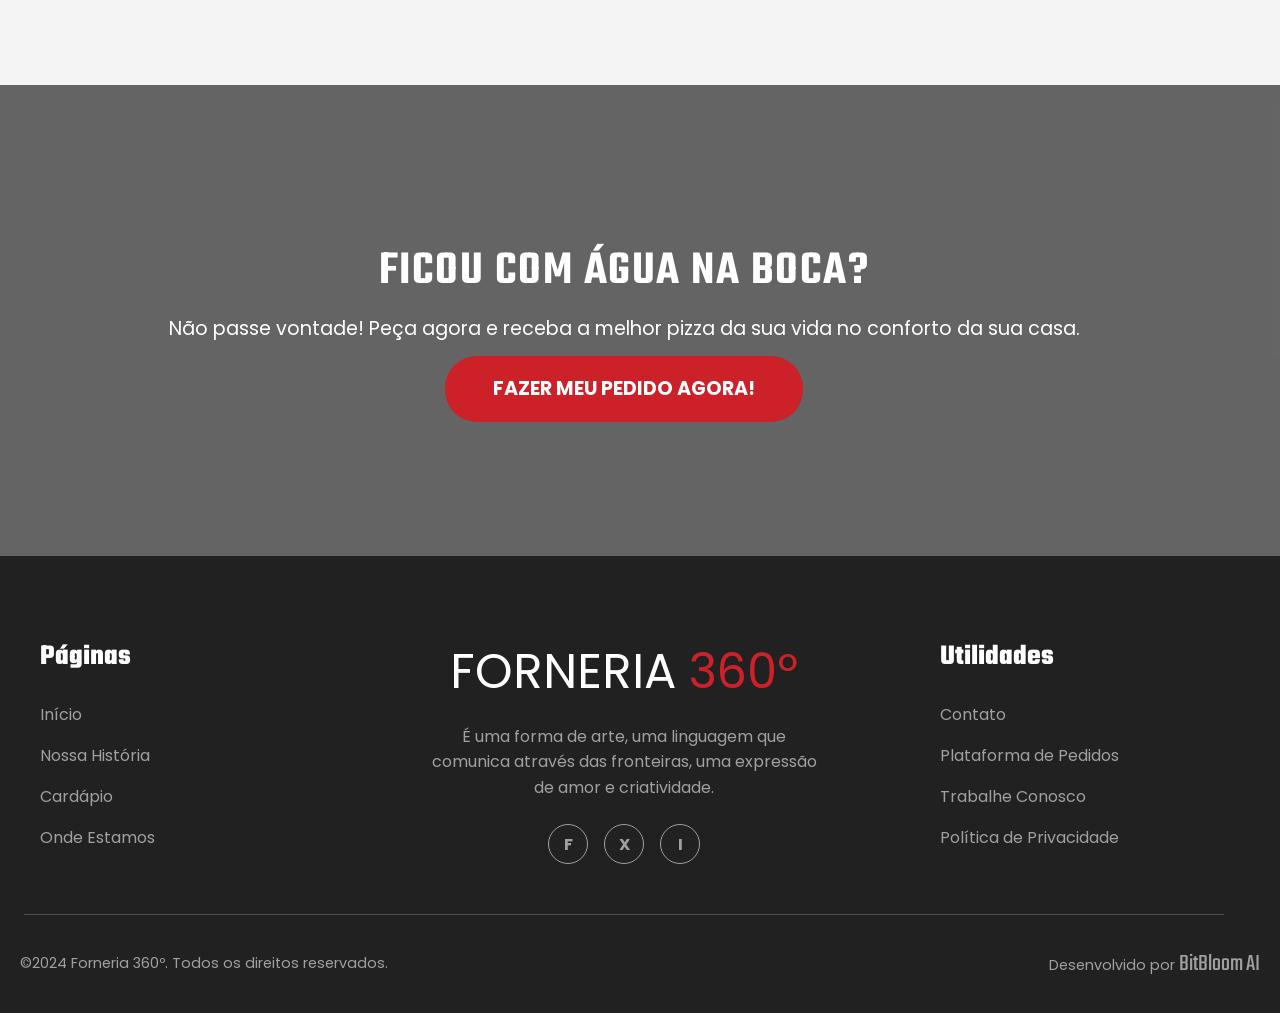
==== commit ed61258b: "Nois" ====
--- a/index.html
+++ b/index.html
@@ -174,17 +174,25 @@
 
         <!-- ===== LOCATION (LOCALIZAÇÃO) ===== -->
         <section class="section" id="location">
-            <div class="container">
-                <header>
-                    <h2 class="title">Venha nos visitar!</h2>
-                    <p class="subtitle">Estamos esperando por você com o forno quente e um sorriso no rosto.</p>
-                </header>
-                <div id="map"></div>
-                <div class="address-info">
-                    <p>📍 R. Cel. Tamarindo, 73A - Centro, São João del Rei - MG</p>
-                    <p><strong>Horário de Funcionamento:</strong> Terça a Domingo, das 18h às 23h</p>
-                </div>
-            </div>
+        <div class="container">
+            <header>
+            <h2 class="title">Venha nos visitar!</h2>
+            <p class="subtitle">Estamos esperando por você com o forno quente e um sorriso no rosto.</p>
+            </header>
+
+            <!-- LINK DO GOOGLE MAPS -->
+            <a href="https://maps.app.goo.gl/hgy1tNFH4EYnuaqj9" 
+            target="_blank" 
+            rel="noopener noreferrer" 
+            style="display:block;">
+            <div id="map"></div>
+            </a>
+
+            <div class="address-info">
+            <p>📍 R. Cel. Tamarindo, 73A - Centro, São João del Rei - MG</p>
+            <p><strong>Horário de Funcionamento:</strong> Terça a Domingo, das 18h às 23h</p>
+            </div>
+        </div>
         </section>
         
         <!-- ===== CTA FINAL ===== -->
--- a/style.css
+++ b/style.css
@@ -281,7 +281,7 @@
     background: var(--color-white);
     border-radius: 1rem;
     overflow: hidden;
-    min-height: 750px;
+    max-height: 700px;
     text-align: center;
     box-shadow: 0 4px 20px rgba(0,0,0,0.05);
     transition: transform 0.3s, box-shadow 0.3s;
@@ -296,6 +296,7 @@
 .pizza-image img {
     border-radius: 0.5rem;
     margin-bottom: 1rem;
+    max-height: 380px;
 }
 
 .pizza-title {
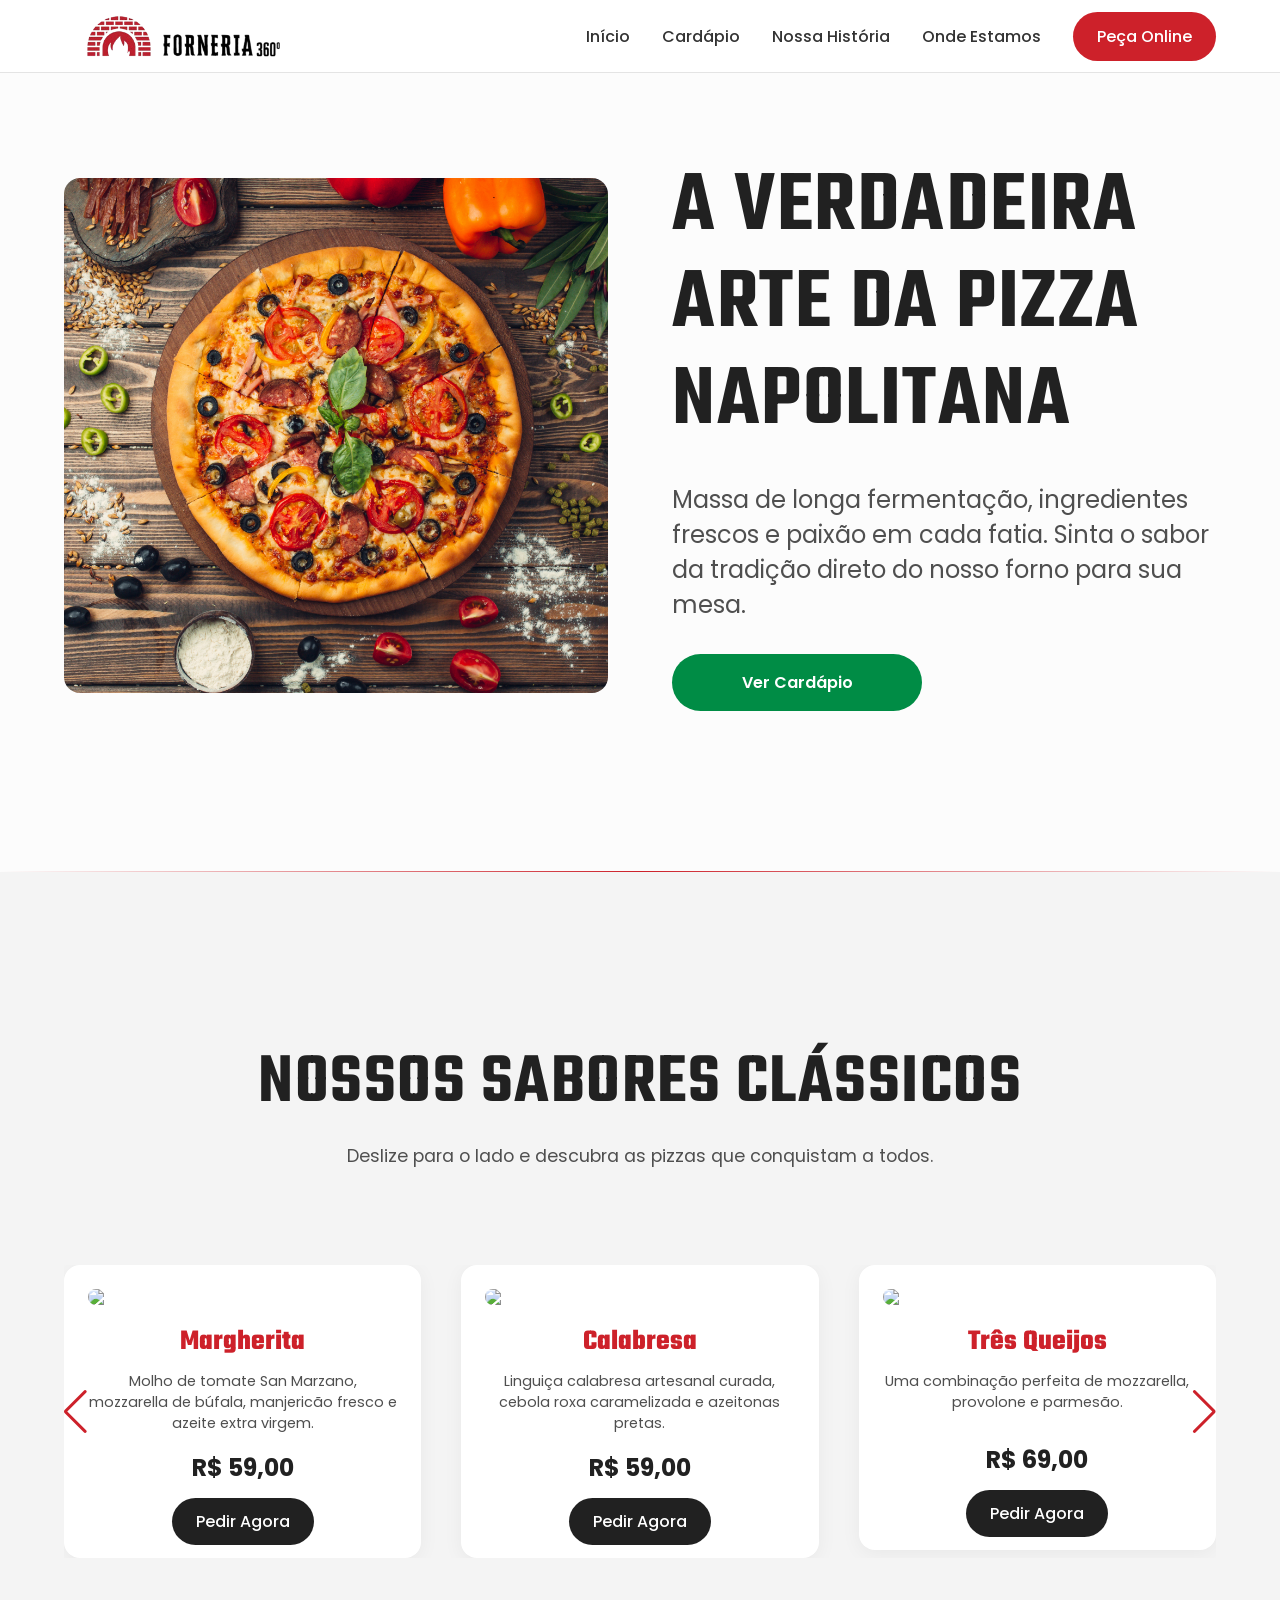
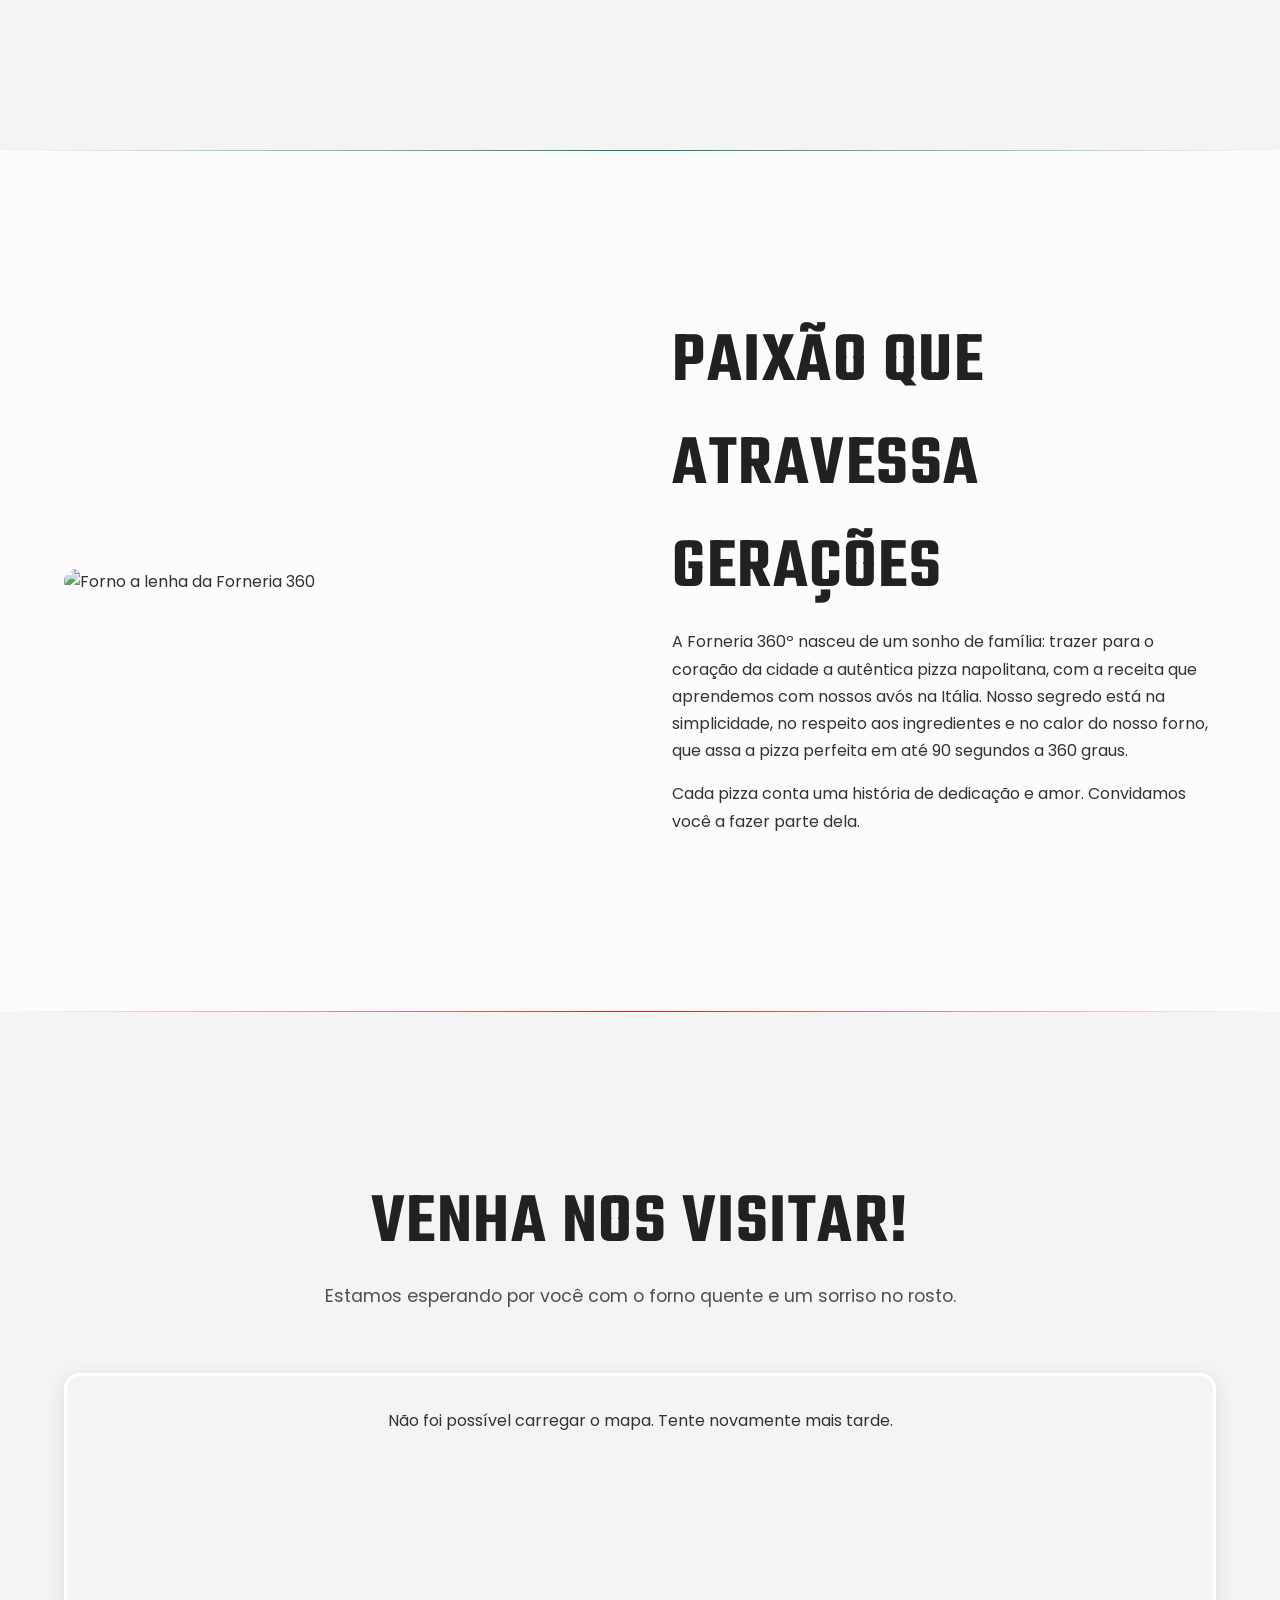
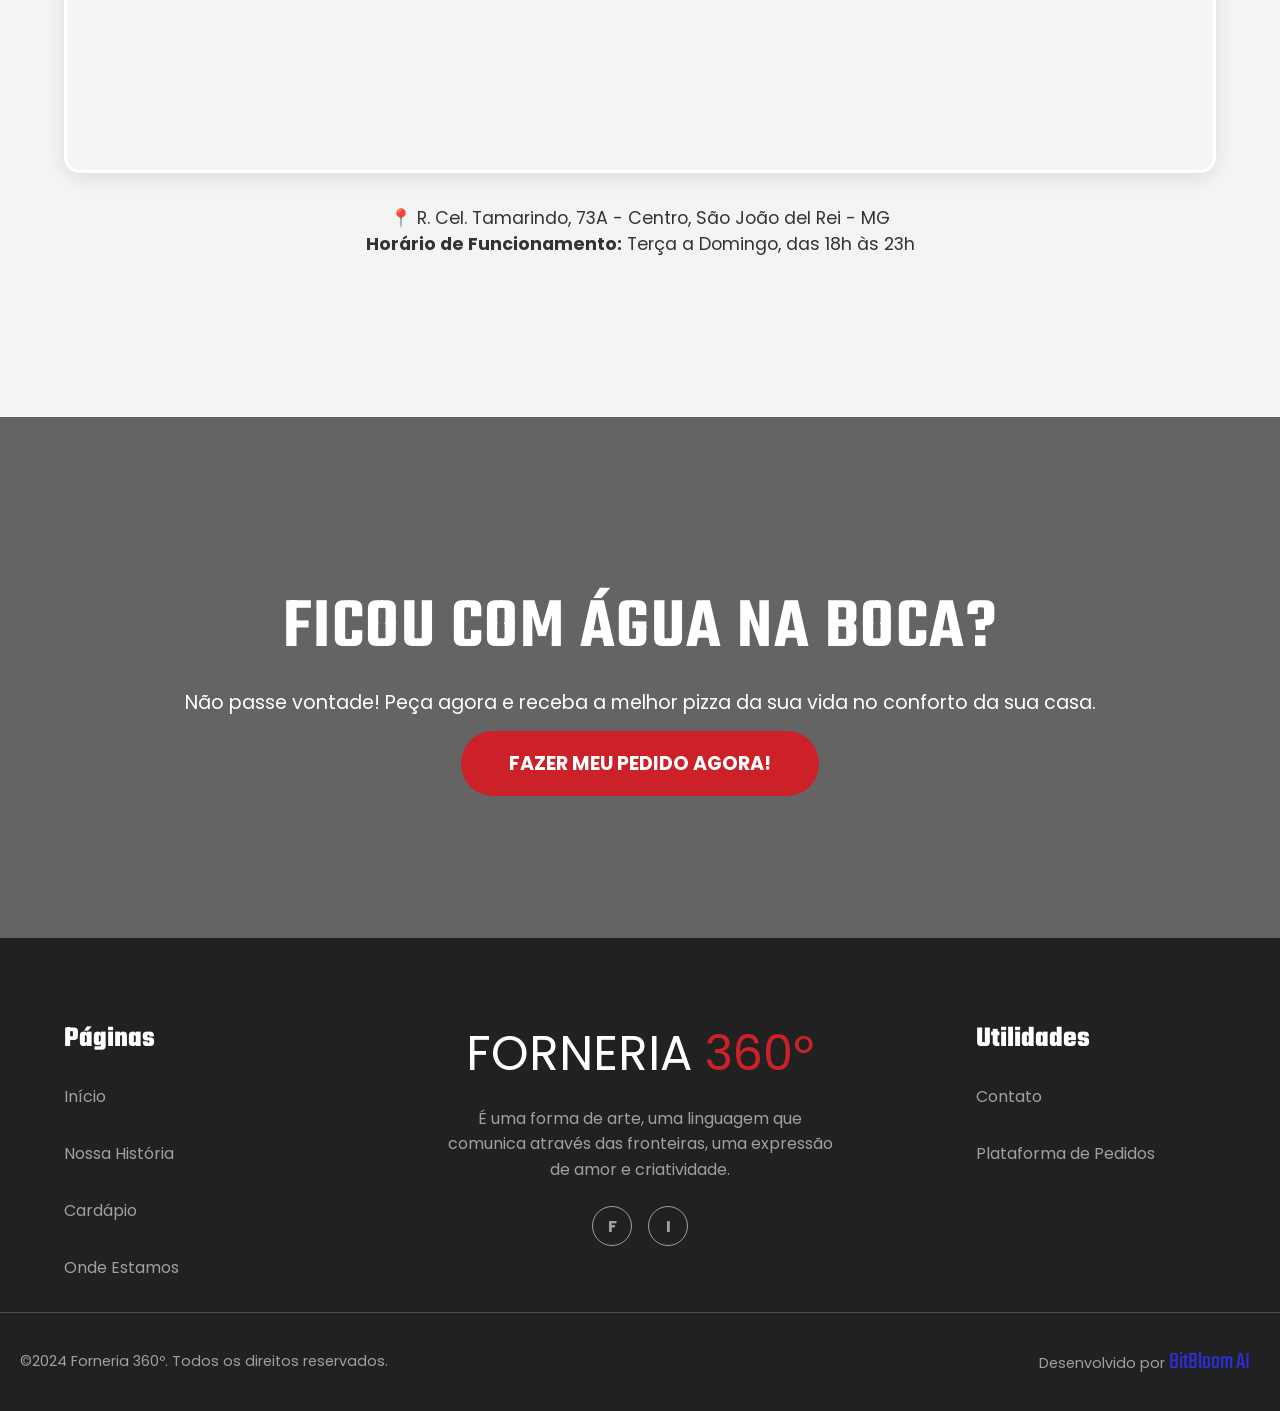
==== commit f1c412b9: "last" ====
--- a/index.html
+++ b/index.html
@@ -5,6 +5,8 @@
     <meta name="viewport" content="width=device-width, initial-scale=1.0">
     <title>Forneria 360º - A Autêntica Pizza Napolitana</title>
     
+    <link rel="icon" type="image/png" href="/images/favicon.ico"> 
+
     <!-- CSS -->
     <link rel="stylesheet" href="style.css">
     
@@ -61,7 +63,7 @@
                 <div class="text">
                     <h1 class="title">A verdadeira arte da pizza napolitana</h1>
                     <p>Massa de longa fermentação, ingredientes frescos e paixão em cada fatia. Sinta o sabor da tradição direto do nosso forno para sua mesa.</p>
-                    <a class="button" href="#">Ver Cardápio</a>
+                    <a class="button" href="https://instadelivery.com.br/forneria360?fbclid=PAZXh0bgNhZW0CMTEAAadMoeorT52bP5qOKK-mt5HWtqAfTH7kxWvKrYP82bFTUsYoMqRllgvjH0I85g_aem_zPpnWVK3sKu0GFdWntyaBA" target="_blank" >Ver Cardápio</a>
                 </div>
             </div>
         </section>
@@ -88,7 +90,7 @@
                                     <h3 class="pizza-title">Margherita</h3>
                                     <p class="pizza-description">Molho de tomate San Marzano, mozzarella de búfala, manjericão fresco e azeite extra virgem.</p>
                                     <span class="pizza-price">R$ 59,00</span>
-                                    <a href="#" class="btn-secondary">Pedir Agora</a>
+                                    <a href="https://instadelivery.com.br/forneria360?fbclid=PAZXh0bgNhZW0CMTEAAadMoeorT52bP5qOKK-mt5HWtqAfTH7kxWvKrYP82bFTUsYoMqRllgvjH0I85g_aem_zPpnWVK3sKu0GFdWntyaBA" target="_blank" class="btn-secondary">Pedir Agora</a>
                                 </div>
                             </div>
                             <!-- Pizza Card 2 -->
@@ -101,7 +103,7 @@
                                     <h3 class="pizza-title">Calabresa</h3>
                                     <p class="pizza-description">Linguiça calabresa artesanal curada, cebola roxa caramelizada e azeitonas pretas.</p>
                                     <span class="pizza-price">R$ 59,00</span>
-                                    <a href="#" class="btn-secondary">Pedir Agora</a>
+                                    <a href="https://instadelivery.com.br/forneria360?fbclid=PAZXh0bgNhZW0CMTEAAadMoeorT52bP5qOKK-mt5HWtqAfTH7kxWvKrYP82bFTUsYoMqRllgvjH0I85g_aem_zPpnWVK3sKu0GFdWntyaBA" target="_blank" class="btn-secondary">Pedir Agora</a>
                                 </div>
                             </div>
                             <!-- Pizza Card 3 -->
@@ -114,7 +116,7 @@
                                     <h3 class="pizza-title">Três Queijos</h3>
                                     <p class="pizza-description">Uma combinação perfeita de mozzarella, provolone e parmesão.</p>
                                     <span class="pizza-price">R$ 69,00</span>
-                                    <a href="#" class="btn-secondary">Pedir Agora</a>
+                                    <a href="https://instadelivery.com.br/forneria360?fbclid=PAZXh0bgNhZW0CMTEAAadMoeorT52bP5qOKK-mt5HWtqAfTH7kxWvKrYP82bFTUsYoMqRllgvjH0I85g_aem_zPpnWVK3sKu0GFdWntyaBA" target="_blank" class="btn-secondary">Pedir Agora</a>
                                 </div>
                             </div>
                              <!-- Pizza Card 4 -->
@@ -127,7 +129,7 @@
                                     <h3 class="pizza-title">Bacon</h3>
                                     <p class="pizza-description">Deliciosa combinação de bacon croante com cebola roxa, simplesmente irresistível.</p>
                                     <span class="pizza-price">R$ 59,00</span>
-                                    <a href="#" class="btn-secondary">Pedir Agora</a>
+                                    <a href="https://instadelivery.com.br/forneria360?fbclid=PAZXh0bgNhZW0CMTEAAadMoeorT52bP5qOKK-mt5HWtqAfTH7kxWvKrYP82bFTUsYoMqRllgvjH0I85g_aem_zPpnWVK3sKu0GFdWntyaBA" target="_blank" class="btn-secondary">Pedir Agora</a>
                                 </div>
                             </div>
                             <!-- Pizza Card 5 -->
@@ -140,7 +142,7 @@
                                     <h3 class="pizza-title">Frango</h3>
                                     <p class="pizza-description">Sabor que nunca se esquece, frango desfiado om milho verde.</p>
                                     <span class="pizza-price">R$ 59,00</span>
-                                    <a href="#" class="btn-secondary">Pedir Agora</a>
+                                    <a href="https://instadelivery.com.br/forneria360?fbclid=PAZXh0bgNhZW0CMTEAAadMoeorT52bP5qOKK-mt5HWtqAfTH7kxWvKrYP82bFTUsYoMqRllgvjH0I85g_aem_zPpnWVK3sKu0GFdWntyaBA" target="_blank" class="btn-secondary">Pedir Agora</a>
                                 </div>
                             </div>
                         </div>
@@ -200,7 +202,7 @@
             <div class="container">
                 <h2 class="title">Ficou com água na boca?</h2>
                 <p>Não passe vontade! Peça agora e receba a melhor pizza da sua vida no conforto da sua casa.</p>
-                <a href="#" class="btn-primary-lg">Fazer meu Pedido Agora!</a>
+                <a href="https://instadelivery.com.br/forneria360?fbclid=PAZXh0bgNhZW0CMTEAAadMoeorT52bP5qOKK-mt5HWtqAfTH7kxWvKrYP82bFTUsYoMqRllgvjH0I85g_aem_zPpnWVK3sKu0GFdWntyaBA" target="_blank" class="btn-primary-lg">Fazer meu Pedido Agora!</a>
             </div>
         </section>
 
@@ -225,9 +227,8 @@
                 <a class="logo logo-alt" href="#home">FORNERIA <span>360º</span></a>
                 <p class="footer-description">É uma forma de arte, uma linguagem que comunica através das fronteiras, uma expressão de amor e criatividade.</p>
                 <div class="social-links">
-                    <a href="#" class="social-icon">F</a>
-                    <a href="#" class="social-icon">X</a>
-                    <a href="#" class="social-icon">I</a>
+                    <a href="https://www.facebook.com/people/Forneria-360/61574244879797/#" target="_blank" class="social-icon">F</a>
+                    <a href="https://www.instagram.com/forneria_360/" target="_blank" class="social-icon">I</a>
                 </div>
             </div>
 
@@ -235,17 +236,15 @@
             <div class="footer-links">
                 <h3 class="footer-title">Utilidades</h3>
                 <ul>
-                    <li><a href="#">Contato</a></li>
-                    <li><a href="#">Plataforma de Pedidos</a></li>
-                    <li><a href="#">Trabalhe Conosco</a></li>
-                    <li><a href="#">Política de Privacidade</a></li>
+                    <li><a href="https://wa.me/5532999413289?text=Gostaria%20de%20pedir%20uma%20pizza!" target="_blank" >Contato</a></li>
+                    <li><a href="https://instadelivery.com.br/forneria360?fbclid=PAZXh0bgNhZW0CMTEAAadMoeorT52bP5qOKK-mt5HWtqAfTH7kxWvKrYP82bFTUsYoMqRllgvjH0I85g_aem_zPpnWVK3sKu0GFdWntyaBA" target="_blank" >Plataforma de Pedidos</a></li>
                 </ul>
             </div>
         </div>
         <div class="footer-bottom">
             <p>©2024 Forneria 360º. Todos os direitos reservados.</p>
             <div class="developer">
-                <p>Desenvolvido por <a href="#" class="logo-dev">BitBloom AI</a></p>
+                <p>Desenvolvido por <a href="https://bitbloomai.com" target="_blank" class="logo-dev">BitBloom AI</a></p>
             </div>
         </div>
     </footer>
--- a/style.css
+++ b/style.css
@@ -250,6 +250,9 @@
 
 #home .button {
     background: var(--color-green);
+    min-height: 50px;
+    min-width: 250px;
+    text-align: center;
     color: var(--color-white);
     padding: 1rem 2.5rem;
     border-radius: 2rem;
@@ -334,9 +337,16 @@
     background: var(--color-red);
 }
 
-.swiper-button-next, .swiper-button-prev {
+.swiper-button-next {
     color: var(--color-red) !important;
-}
+    right: -2px !important; /* Afasta o botão da direita */
+}
+
+.swiper-button-prev {
+    color: var(--color-red) !important;
+    left: -2px !important; /* Afasta o botão da esquerda */
+}
+
 
 /* ===== ABOUT SECTION ===== */
 #about .container {
@@ -451,7 +461,7 @@
 }
 
 .footer-links ul li {
-    margin-bottom: 1rem;
+    margin-bottom: 2rem;
 }
 
 .footer-links ul li a {
@@ -530,8 +540,8 @@
 .developer .logo-dev {
     font-family: var(--title-font);
     font-size: 1.5rem;
-    margin-right: 20px;
-    color: var(--color-blue);
+    margin-right: 30px;
+    color: #2e2ed2;
     transition: color 0.3s;
 }
 
@@ -620,3 +630,52 @@
         gap: 1rem;
     }
 }
+
+/* ===== RESPONSIVIDADE (DEPOIS DE 1200PX) ===== */
+@media (min-width: 1200px) {
+    /* Ajusta o container para ter um padding maior e ficar mais centralizado */
+    .container {
+        max-width: 1400px; /* Ou um valor maior, dependendo do design */
+        margin-left: auto;
+        margin-right: auto;
+        padding: 0 4rem; /* Aumenta o espaçamento lateral em telas grandes */
+    }
+
+    /* Aumenta o espaçamento vertical entre as seções para dar mais "respiro" */
+    .section {
+        padding: 10rem 0;
+    }
+
+    /* Ajusta o tamanho da fonte para os títulos principais */
+    .section .title {
+        font-size: 4.5rem;
+    }
+
+    /* Aumenta o espaçamento do grid para telas maiores */
+    .grid {
+        gap: 4rem;
+    }
+
+    /* Ajusta o layout da seção Home para telas grandes */
+    #home .text h1 {
+        font-size: 5.5rem; /* Aumenta o tamanho do título principal */
+        margin-bottom: 2rem;
+    }
+
+    #home .text p {
+        font-size: 1.5rem; /* Aumenta o tamanho da fonte do parágrafo */
+    }
+
+    /* Ajusta a largura da imagem na seção About para evitar que fique muito larga */
+    #about .image img {
+        max-width: 600px;
+    }
+
+    /* Garante que o footer ocupe a largura total e o conteúdo se alinhe */
+    .footer-grid {
+        max-width: 1400px;
+        margin: 0 auto;
+        padding: 0 4rem;
+        gap: 6rem;
+    }
+}
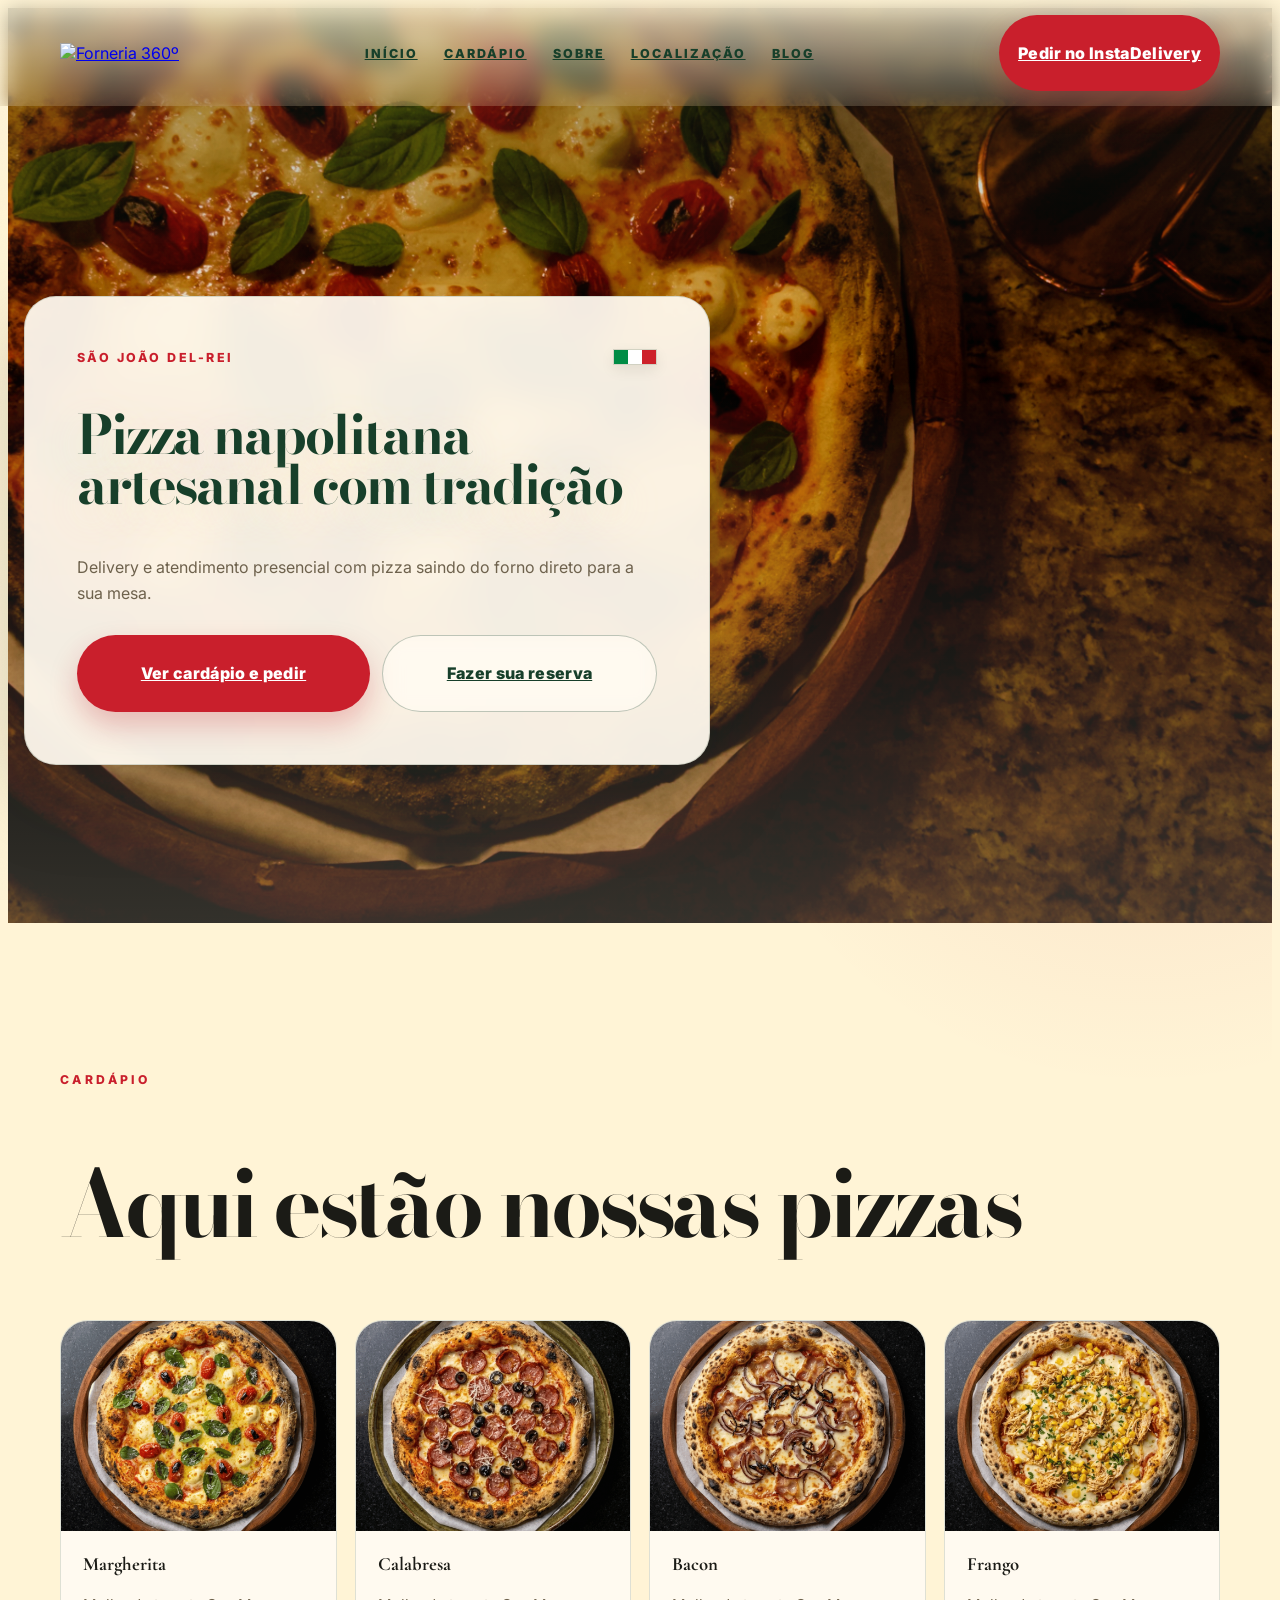
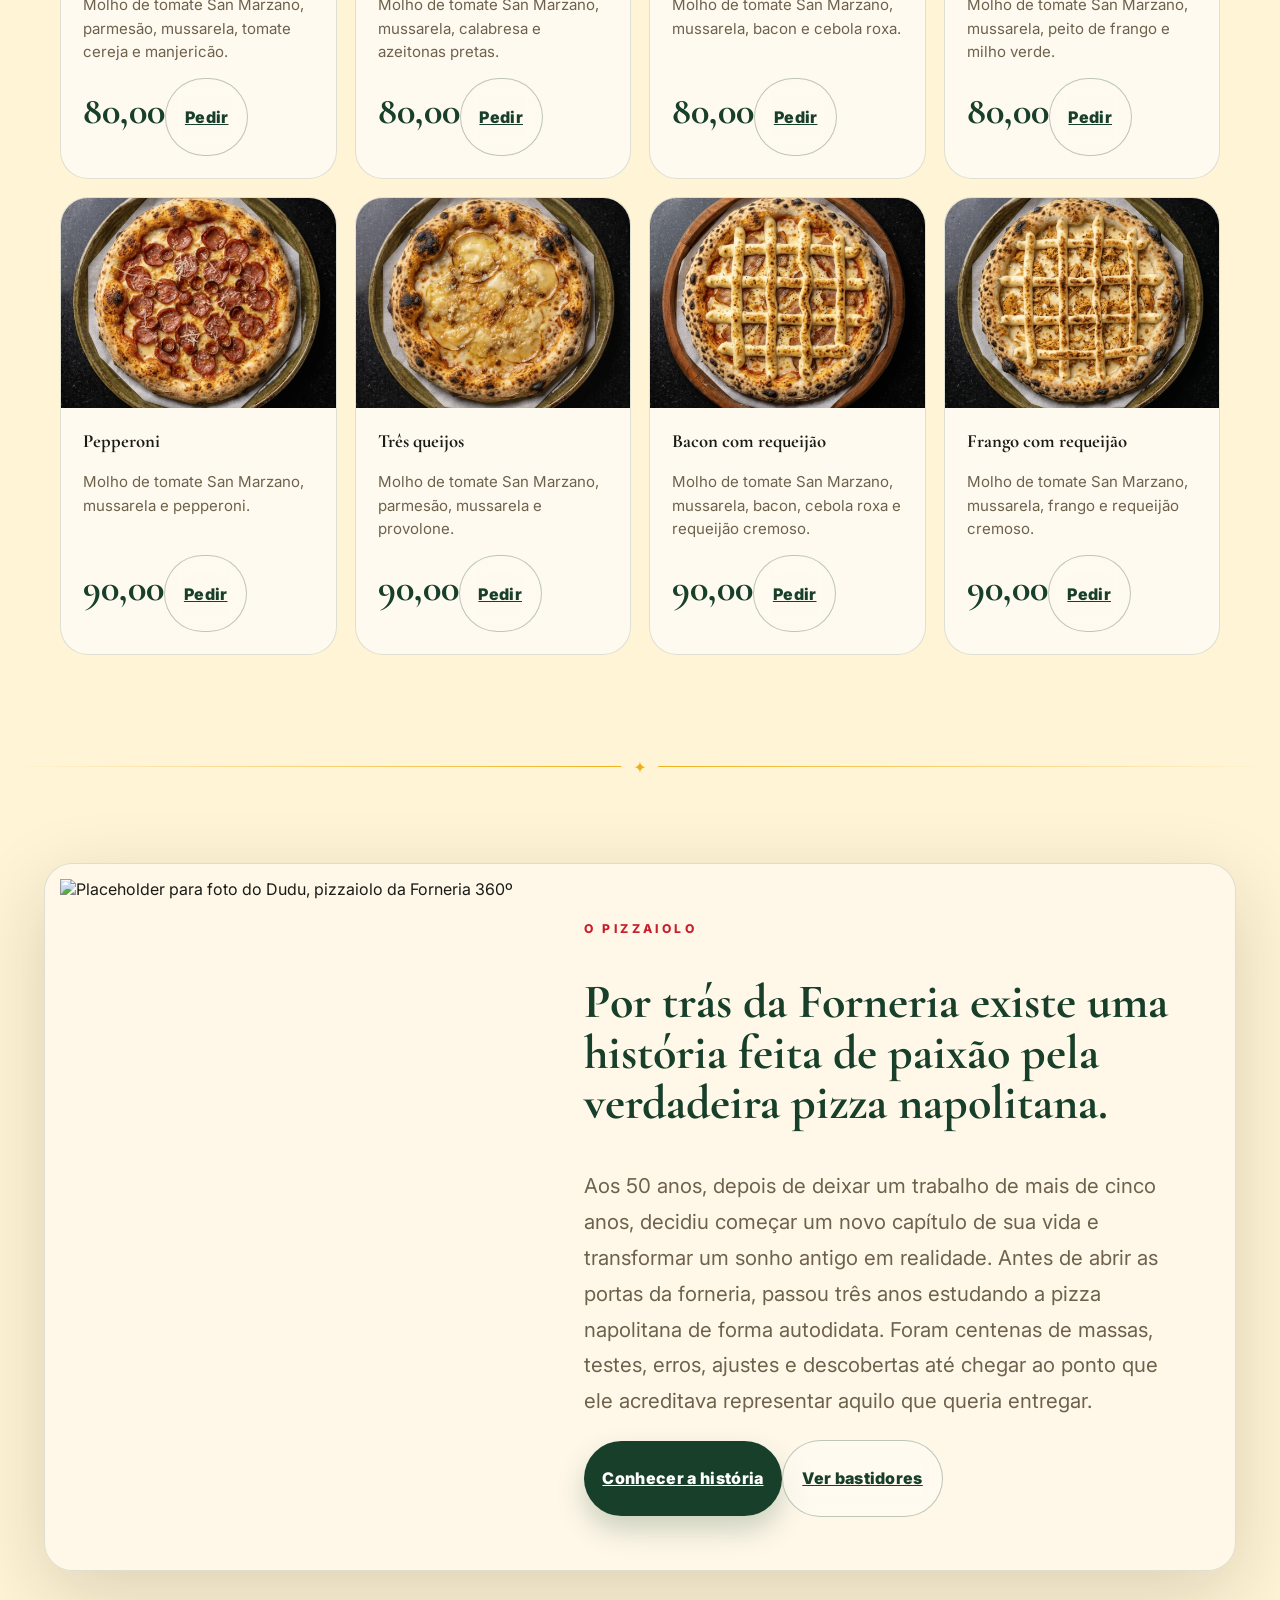
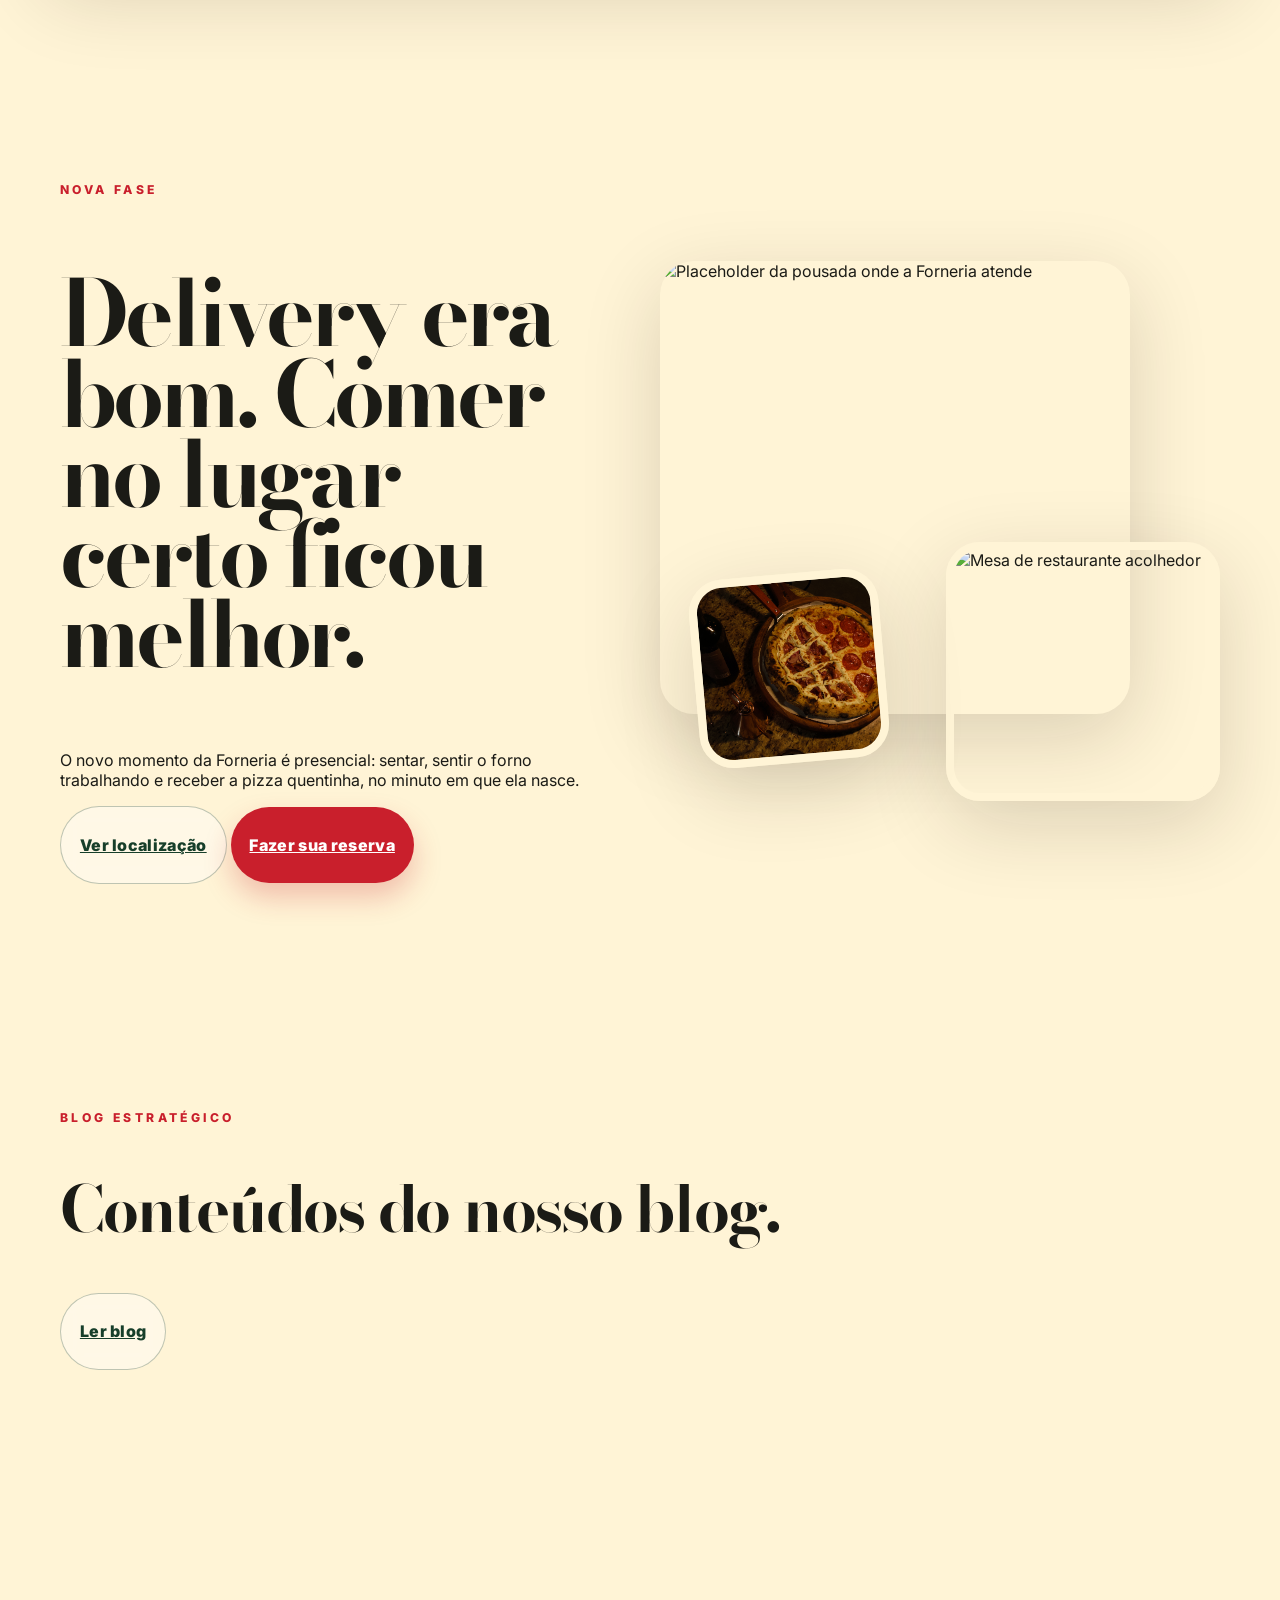
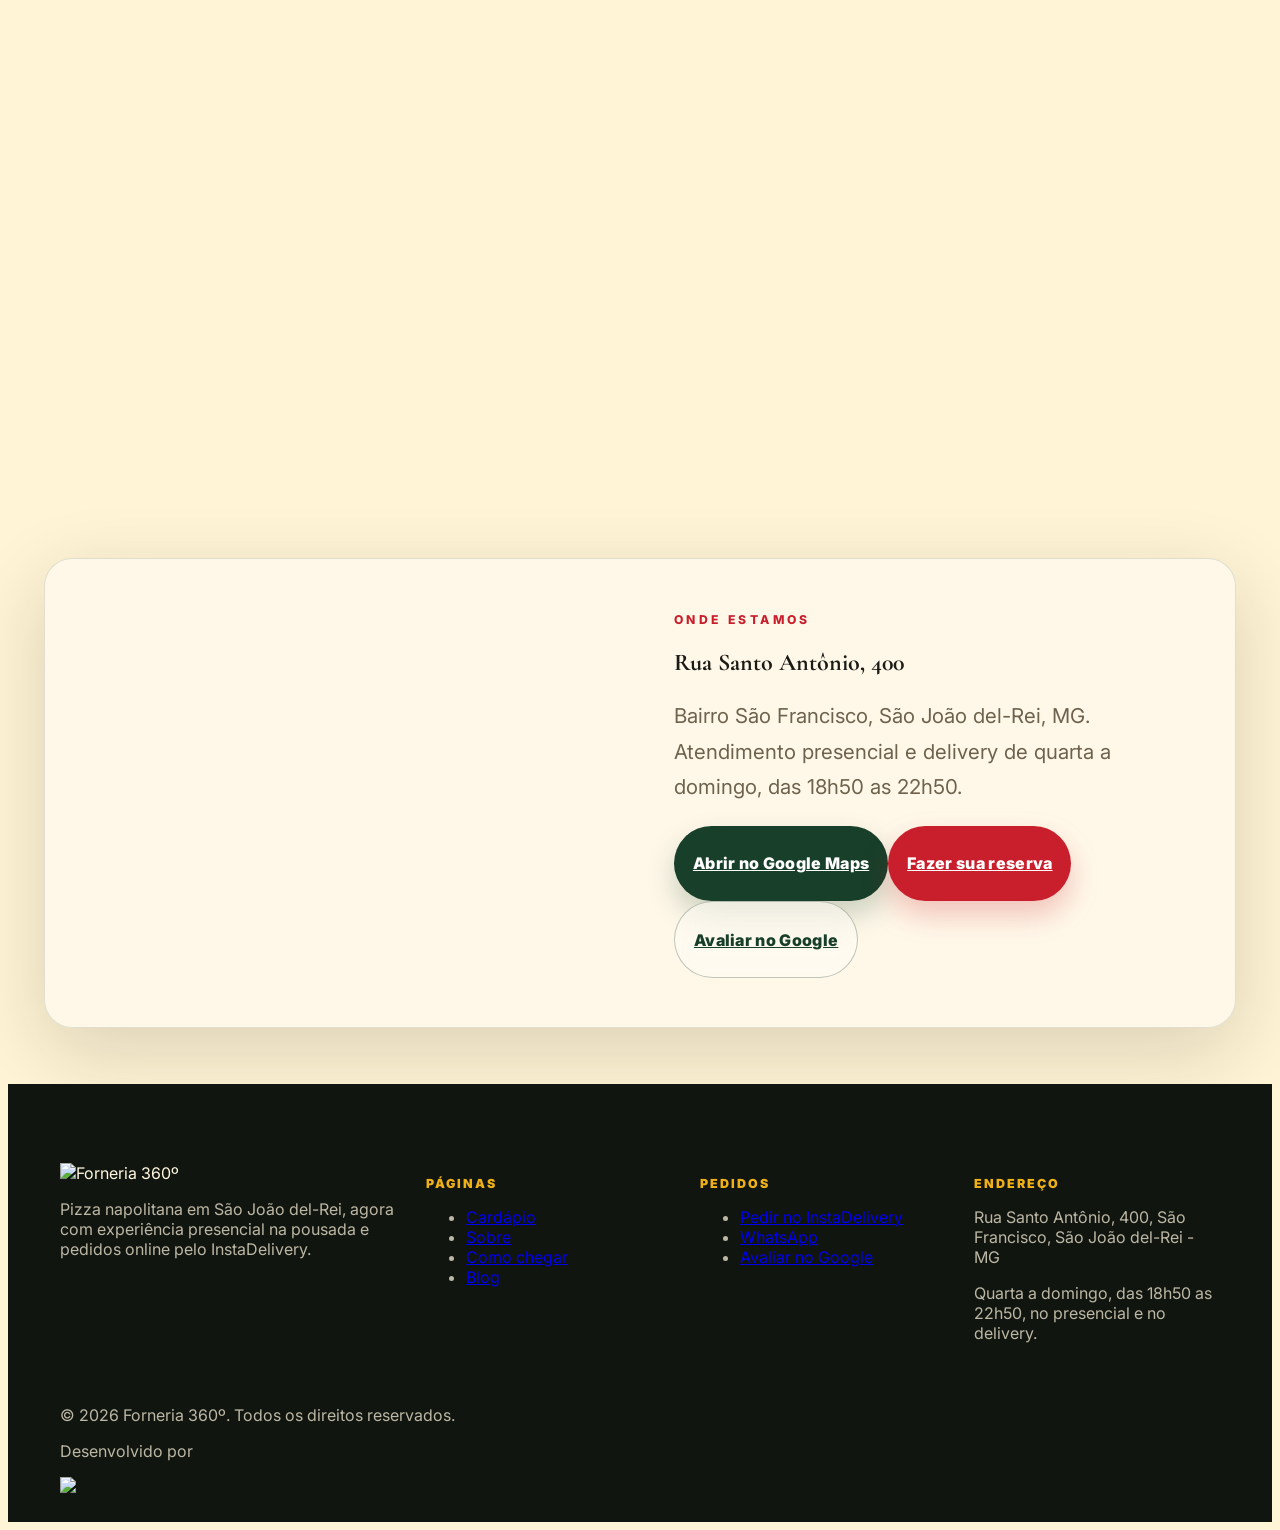
==== commit 9ed820e2: "Novo forma de exibir pizza, nova Hero e novo cardapio e precos" ====
--- a/index.html
+++ b/index.html
@@ -1,262 +1,1862 @@
-<!DOCTYPE html>
+﻿<!doctype html>
 <html lang="pt-BR">
-<head>
-    <meta charset="UTF-8">
-    <meta name="viewport" content="width=device-width, initial-scale=1.0">
-    <title>Forneria 360º - A Autêntica Pizza Napolitana</title>
-    
-    <link rel="icon" type="image/png" href="/images/favicon.ico"> 
-
-    <!-- CSS -->
-    <link rel="stylesheet" href="style.css">
-    
-    <!-- Google Fonts -->
-    <link rel="preconnect" href="https://fonts.googleapis.com">
-    <link rel="preconnect" href="https://fonts.gstatic.com" crossorigin>
-    <link href="https://fonts.googleapis.com/css2?family=Poppins:wght@300;400;500;600;700;800&family=Teko:wght@500;600;700&display=swap" rel="stylesheet">
-    
-    <!-- Swiper.js (Carrossel) -->
-    <link rel="stylesheet" href="https://cdn.jsdelivr.net/npm/swiper@11/swiper-bundle.min.css"/>
-    
-    <!-- Leaflet.js (Mapa) -->
-    <link rel="stylesheet" href="https://unpkg.com/leaflet@1.9.4/dist/leaflet.css" integrity="sha256-p4NxAoJBhIIN+hmNHrzRCf9tD/miZyoHS5obTRR9BMY=" crossorigin=""/>
-</head>
-<body>
-
-    <!-- ===== PRELOADER (TELA DE LOADING) ===== -->
-    <div id="preloader">
-        <div class="pizza-spinner">
-            <img src="/images/spinner.png" alt="Pizza girando" class="pizza-slice">
+  <head>
+    <meta charset="UTF-8" />
+    <meta name="viewport" content="width=device-width, initial-scale=1.0" />
+    <title>Forneria 360º | Pizza napolitana em São João del-Rei</title>
+    <meta
+      name="description"
+      content="Pizza napolitana em São João del-Rei, agora com atendimento presencial de quarta a domingo na Rua Santo Antônio, 400, São Francisco. Peça pelo InstaDelivery."
+    />
+    <meta name="theme-color" content="#173f2a" />
+    <link rel="canonical" href="https://www.forneria360.com.br/" />
+    <meta property="og:type" content="website" />
+    <meta
+      property="og:title"
+      content="Forneria 360º | Pizza napolitana em São João del-Rei"
+    />
+    <meta
+      property="og:description"
+      content="Pizza napolitana em São João del-Rei, agora com atendimento presencial de quarta a domingo na Rua Santo Antônio, 400, São Francisco. Peça pelo InstaDelivery."
+    />
+    <meta property="og:url" content="https://www.forneria360.com.br/" />
+    <meta
+      property="og:image"
+      content="./assets/cardapio-atual-forneria-360.jpeg"
+    />
+    <meta name="twitter:card" content="summary_large_image" />
+    <link
+      rel="icon"
+      href="./assets/favicon.ico"
+      type="image/x-icon"
+    />
+    <link rel="preconnect" href="https://fonts.googleapis.com" />
+    <link rel="preconnect" href="https://fonts.gstatic.com" crossorigin />
+    <link
+      href="https://fonts.googleapis.com/css2?family=Bodoni+Moda:opsz,wght@6..96,600;6..96,800&family=Cormorant+Garamond:wght@500;600;700&family=Inter:wght@400;500;700;800;900&display=swap"
+      rel="stylesheet"
+    />
+    <script src="https://cdn.tailwindcss.com"></script>
+    <style>
+      :root {
+        --cream: #fff4d6;
+        --cream-2: #f7e6b8;
+        --ink: #1b1b16;
+        --muted: #6e624d;
+        --green: #173f2a;
+        --green-2: #0f2b1d;
+        --red: #c91f2c;
+        --red-2: #8f1720;
+        --gold: #efb018;
+        --paper: #fffaf0;
+        --shadow: 0 24px 80px rgba(36, 24, 10, 0.16);
+        --radius: 28px;
+      }
+      html {
+        scroll-behavior: smooth;
+        background: var(--cream);
+      }
+      body {
+        font-family: Inter, system-ui, sans-serif;
+        color: var(--ink);
+        background:
+          radial-gradient(
+            circle at 10% 0%,
+            rgba(239, 176, 24, 0.2),
+            transparent 32rem
+          ),
+          radial-gradient(
+            circle at 90% 10%,
+            rgba(201, 31, 44, 0.1),
+            transparent 28rem
+          ),
+          var(--cream);
+        overflow-x: hidden;
+      }
+      body::before {
+        content: "";
+        position: fixed;
+        inset: 0;
+        pointer-events: none;
+        opacity: 0.16;
+        z-index: -1;
+        background-image: url("data:image/svg+xml,%3Csvg xmlns='http://www.w3.org/2000/svg' width='180' height='180' viewBox='0 0 180 180'%3E%3Cfilter id='n'%3E%3CfeTurbulence type='fractalNoise' baseFrequency='.9' numOctaves='2' stitchTiles='stitch'/%3E%3C/filter%3E%3Crect width='180' height='180' filter='url(%23n)' opacity='.26'/%3E%3C/svg%3E");
+      }
+      .serif {
+        font-family: "Cormorant Garamond", Georgia, serif;
+      }
+      .display {
+        font-family: "Bodoni Moda", "Cormorant Garamond", serif;
+      }
+      .container {
+        width: min(1160px, calc(100% - 32px));
+        margin-inline: auto;
+        padding: 15px;
+      }
+      .container-np {
+        width: min(1160px, calc(100% - 32px));
+        margin-inline: auto;
+        padding: 0;
+      }
+      .wide {
+        width: min(1380px, calc(100% - 32px));
+        margin-inline: auto;
+        padding-inline: 16px;
+      }
+      .section {
+        padding: 96px 0;
+      }
+      .section-tight {
+        padding: 56px 0;
+      }
+      .eyebrow {
+        font-size: 0.76rem;
+        letter-spacing: 0.28em;
+        text-transform: uppercase;
+        color: var(--red);
+        font-weight: 800;
+      }
+      .title-xl {
+        font-size: clamp(3.6rem, 16vw, 11rem);
+        line-height: 0.78;
+        letter-spacing: -0.08em;
+      }
+      .title-lg {
+        font-size: clamp(2.5rem, 8vw, 5.7rem);
+        line-height: 0.88;
+        letter-spacing: -0.045em;
+      }
+      .title-md {
+        font-size: clamp(2.1rem, 6vw, 4rem);
+        line-height: 0.95;
+        letter-spacing: -0.035em;
+      }
+      .body-lg {
+        font-size: clamp(1.05rem, 2.5vw, 1.28rem);
+        line-height: 1.75;
+        color: var(--muted);
+      }
+      .btn {
+        display: inline-flex;
+        align-items: center;
+        justify-content: center;
+        gap: 0.65rem;
+        min-height: 48px;
+        padding: 0.85rem 1.18rem;
+        border-radius: 999px;
+        font-weight: 850;
+        letter-spacing: 0.02em;
+        transition: 0.28s ease;
+        position: relative;
+        isolation: isolate;
+        white-space: nowrap;
+      }
+      .btn-red {
+        background: var(--red);
+        color: #fff;
+        box-shadow: 0 14px 28px rgba(201, 31, 44, 0.25);
+      }
+      .btn-red:hover {
+        background: var(--red-2);
+        transform: translateY(-2px) rotate(-0.5deg);
+      }
+      .btn-green {
+        background: var(--green);
+        color: #fff;
+        box-shadow: 0 14px 28px rgba(23, 63, 42, 0.22);
+      }
+      .btn-green:hover {
+        background: var(--green-2);
+        transform: translateY(-2px) rotate(0.5deg);
+      }
+      .btn-ghost {
+        border: 1px solid rgba(23, 63, 42, 0.28);
+        color: var(--green);
+        background: rgba(255, 250, 240, 0.62);
+        backdrop-filter: blur(10px);
+      }
+      .btn-ghost:hover {
+        background: #fff;
+        transform: translateY(-2px);
+      }
+      .nav {
+        position: fixed;
+        top: 0;
+        left: 0;
+        right: 0;
+        z-index: 60;
+        transition: 0.35s ease;
+        background: linear-gradient(
+          to bottom,
+          rgba(255, 244, 214, 0.78),
+          rgba(255, 244, 214, 0.18)
+        );
+        backdrop-filter: blur(10px);
+      }
+      .nav.scrolled {
+        background: rgba(255, 244, 214, 0.94);
+        box-shadow: 0 12px 34px rgba(44, 29, 11, 0.12);
+      }
+      .nav-inner {
+        height: 76px;
+        display: flex;
+        align-items: center;
+        justify-content: space-between;
+        gap: 16px;
+      }
+      .brand img {
+        height: 54px;
+        width: auto;
+      }
+      .nav-links {
+        display: flex;
+        gap: 26px;
+        align-items: center;
+      }
+      .nav-links a {
+        font-size: 0.78rem;
+        text-transform: uppercase;
+        letter-spacing: 0.16em;
+        font-weight: 850;
+        color: var(--green);
+      }
+      .nav-links a:hover {
+        color: var(--red);
+      }
+      .mobile-btn {
+        display: none;
+        width: 46px;
+        height: 46px;
+        border: 1px solid rgba(23, 63, 42, 0.18);
+        border-radius: 50%;
+        align-items: center;
+        justify-content: center;
+        background: rgba(255, 250, 240, 0.72);
+      }
+      .mobile-panel {
+        display: none;
+      }
+      .italy-flag {
+        display: inline-grid;
+        grid-template-columns: 1fr 1fr 1fr;
+        width: 42px;
+        height: 14px;
+        border: 1px solid rgba(23, 63, 42, 0.16);
+        box-shadow: 0 5px 14px rgba(0, 0, 0, 0.08);
+      }
+      .italy-flag span:nth-child(1) {
+        background: #008c45;
+      }
+      .italy-flag span:nth-child(2) {
+        background: #fff;
+      }
+      .italy-flag span:nth-child(3) {
+        background: #cd212a;
+      }
+      .hero {
+        min-height: 100svh;
+        padding-top: 84px;
+        display: grid;
+        align-items: center;
+        position: relative;
+        overflow: hidden;
+      }
+      .hero-grid {
+        display: grid;
+        grid-template-columns: 1.04fr 0.96fr;
+        min-height: calc(100svh - 84px);
+        align-items: center;
+        gap: 40px;
+      }
+
+
+      @keyframes floatPizza {
+        0%,
+        100% {
+          transform: translateY(0) rotate(-4deg);
+        }
+        50% {
+          transform: translateY(-18px) rotate(1deg);
+        }
+      }
+      @keyframes wiggle {
+        0%,
+        100% {
+          transform: rotate(0);
+        }
+        50% {
+          transform: rotate(16deg) translateY(-10px);
+        }
+      }
+
+      .stamp {
+        width: 112px;
+        height: 112px;
+        border: 1px dashed rgba(23, 63, 42, 0.38);
+        border-radius: 50%;
+        display: grid;
+        place-items: center;
+        color: var(--green);
+        font-weight: 900;
+        text-align: center;
+        line-height: 1.05;
+        transform: rotate(-9deg);
+        background: rgba(255, 250, 240, 0.42);
+      }
+      .paper {
+        background: rgba(255, 250, 240, 0.72);
+        border: 1px solid rgba(23, 63, 42, 0.14);
+        border-radius: var(--radius);
+        box-shadow: var(--shadow);
+        backdrop-filter: blur(10px);
+      }
+      .paper-flat {
+        background: var(--paper);
+        border: 1px solid rgba(23, 63, 42, 0.14);
+        border-radius: var(--radius);
+      }
+      .marquee {
+        overflow: hidden;
+        border-block: 1px solid rgba(23, 63, 42, 0.16);
+        background: rgba(255, 250, 240, 0.5);
+      }
+      .marquee-track {
+        display: flex;
+        gap: 36px;
+        width: max-content;
+        animation: marquee 23s linear infinite;
+        padding: 14px 0;
+        font-weight: 900;
+        color: var(--green);
+        letter-spacing: 0.16em;
+        text-transform: uppercase;
+        font-size: 0.78rem;
+      }
+      .marquee-track span {
+        display: flex;
+        align-items: center;
+        gap: 12px;
+      }
+      .marquee-track i {
+        width: 8px;
+        height: 8px;
+        border-radius: 50%;
+        background: var(--red);
+        display: inline-block;
+      }
+      @keyframes marquee {
+        to {
+          transform: translateX(-50%);
+        }
+      }
+      .stat {
+        padding: 24px;
+        text-align: center;
+        border-left: 1px solid rgba(23, 63, 42, 0.14);
+      }
+      .stat strong {
+        font-family: "Cormorant Garamond", serif;
+        font-size: clamp(2.7rem, 6vw, 5rem);
+        line-height: 1;
+        color: var(--green);
+      }
+      .stat span {
+        display: block;
+        color: var(--muted);
+        font-size: 0.9rem;
+        margin-top: 8px;
+      }
+      .pizza-grid {
+        display: grid;
+        grid-template-columns: repeat(4, minmax(0, 1fr));
+        gap: 18px;
+      }
+      .pizza-tile {
+        padding: 0;
+        min-height: 430px;
+        display: flex;
+        flex-direction: column;
+        justify-content: space-between;
+        position: relative;
+        overflow: hidden;
+      }
+      .pizza-tile h3,
+      .pizza-tile .ingredient {
+        margin-left: 22px;
+        margin-right: 22px;
+      }
+      .pizza-tile > .flex {
+        padding: 0 22px 22px;
+      }
+      .pizza-art {
+        position: relative;
+        width: 100%;
+        aspect-ratio: 4 / 3;
+        min-height: 210px;
+        margin: 0 0 22px;
+        overflow: hidden;
+        background: #e7ddc5;
+      }
+      .pizza-art img {
+        display: block;
+        width: 100%;
+        height: 100%;
+        object-fit: cover;
+        opacity: 1;
+        filter: none;
+      }
+      .price {
+        font-family: "Cormorant Garamond", serif;
+        font-weight: 700;
+        font-size: 2.4rem;
+        color: var(--green);
+      }
+      .ingredient {
+        font-size: 0.94rem;
+        line-height: 1.55;
+        color: var(--muted);
+      }
+      .chip {
+        display: inline-flex;
+        align-items: center;
+        gap: 0.5rem;
+        border: 1px solid rgba(23, 63, 42, 0.18);
+        border-radius: 999px;
+        padding: 0.42rem 0.78rem;
+        color: var(--green);
+        font-size: 0.78rem;
+        font-weight: 850;
+        background: rgba(255, 250, 240, 0.58);
+      }
+      .split {
+        display: grid;
+        grid-template-columns: 1fr 1fr;
+        gap: 40px;
+        align-items: center;
+      }
+      .photo-stack {
+        position: relative;
+        min-height: 540px;
+      }
+      .photo-stack img {
+        position: absolute;
+        object-fit: cover;
+        border-radius: 34px;
+        box-shadow: var(--shadow);
+      }
+      .photo-stack .one {
+        inset: 0 16% 16% 0;
+      }
+      .photo-stack .two {
+        right: 0;
+        bottom: 0;
+        width: 46%;
+        height: 45%;
+        border: 8px solid var(--cream);
+      }
+      .photo-stack .three {
+        left: 6%;
+        bottom: 7%;
+        width: 31%;
+        height: 32%;
+        border: 8px solid var(--cream);
+        transform: rotate(-5deg);
+      }
+      .dudu-card {
+        display: grid;
+        grid-template-columns: 0.72fr 1fr;
+        overflow: hidden;
+      }
+      .dudu-card img {
+        height: 100%;
+        min-height: 430px;
+        object-fit: cover;
+      }
+      .dudu-card .copy {
+        padding: 38px;
+      }
+      .quote {
+        font-family: "Cormorant Garamond", serif;
+        font-size: clamp(1.8rem, 4vw, 3rem);
+        line-height: 1.05;
+        color: var(--green);
+      }
+      .location-card {
+        overflow: hidden;
+        display: grid;
+        grid-template-columns: 1fr 1fr;
+      }
+      .map-frame {
+        width: 100%;
+        min-height: 430px;
+        border: 0;
+        filter: saturate(0.8) contrast(0.92);
+      }
+      .route-card {
+        padding: 34px;
+      }
+      .gallery {
+        display: grid;
+        grid-template-columns: 1.1fr 0.9fr 0.9fr;
+        gap: 16px;
+      }
+      .gallery img {
+        height: 320px;
+        border-radius: 28px;
+        object-fit: cover;
+      }
+      .gallery img:first-child {
+        height: 500px;
+        grid-row: span 2;
+      }
+
+      .hero-napoletana {
+        position: relative;
+        min-height: calc(100vh - 84px);
+        overflow: hidden;
+        display: flex;
+        align-items: center;
+        background: #f6ecd4;
+      }
+
+      .hero-bg {
+        position: absolute;
+        inset: 0;
+        z-index: 0;
+      }
+
+      .hero-bg img {
+        width: 100%;
+        height: 100%;
+        object-fit: cover;
+        object-position: center right;
+        filter: saturate(0.95) contrast(1.03);
+      }
+
+      .hero-overlay {
+        position: absolute;
+        inset: 0;
+        z-index: 1;
+        background:
+          linear-gradient(
+            90deg,
+            rgba(247, 237, 212, 0.98) 0%,
+            rgba(247, 237, 212, 0.92) 35%,
+            rgba(247, 237, 212, 0.55) 58%,
+            rgba(20, 63, 42, 0.18) 100%
+          ),
+          linear-gradient(
+            180deg,
+            rgba(20, 63, 42, 0.12) 0%,
+            rgba(20, 63, 42, 0.02) 45%,
+            rgba(20, 63, 42, 0.22) 100%
+          );
+      }
+
+      .hero-napoletana-grid {
+        position: relative;
+        z-index: 2;
+        width: min(1280px, calc(100% - 96px));
+        margin-inline: auto;
+        min-height: calc(100svh - 76px);
+        display: grid;
+        grid-template-columns: minmax(0, 600px);
+        align-items: center;
+        padding-top: clamp(36px, 5vw, 70px);
+        padding-bottom: clamp(48px, 6vw, 80px);
+      }
+
+      .hero-copy {
+        max-width: 760px;
+        padding-left: 80px;
+        margin-top: -28px;
+      }
+
+      .hero-kicker {
+        display: flex;
+        flex-wrap: wrap;
+        gap: 10px;
+        margin-bottom: 24px;
+        color: #9e1f2b;
+        font-size: 0.76rem;
+        font-weight: 900;
+        letter-spacing: 0.18em;
+        text-transform: uppercase;
+      }
+
+      .hero-kicker span {
+        position: relative;
+      }
+
+      .hero-kicker span + span {
+        padding-left: 18px;
+      }
+
+      .hero-kicker span + span::before {
+        content: "";
+        position: absolute;
+        left: 0;
+        top: 50%;
+        width: 5px;
+        height: 5px;
+        border-radius: 999px;
+        background: #c99a2e;
+        transform: translateY(-50%);
+      }
+
+      .hero-title {
+        color: var(--green);
+        max-width: 610px;
+        font-size: clamp(2.9rem, 5.4vw, 5.6rem);
+        line-height: 0.94;
+        letter-spacing: -0.045em;
+        text-wrap: balance;
+        text-shadow: 0 12px 38px rgba(255, 244, 214, 0.72);
+      }
+
+      .hero-text {
+        margin-top: 28px;
+        max-width: 600px;
+        color: #5f5749;
+        line-height: 1.75;
+      }
+
+      .hero-actions {
+        display: flex;
+        flex-wrap: wrap;
+        gap: 14px;
+        margin-top: 34px;
+      }
+
+      .btn-light {
+        background: rgba(255, 250, 238, 0.82);
+        color: #143f2a;
+        border: 1px solid rgba(20, 63, 42, 0.22);
+        box-shadow: none;
+      }
+
+      .btn-light:hover {
+        background: #fff8e8;
+        border-color: rgba(20, 63, 42, 0.38);
+      }
+
+      .hero-signature {
+        display: flex;
+        align-items: center;
+        gap: 16px;
+        margin-top: 38px;
+        max-width: 560px;
+      }
+
+      .hero-signature span {
+        width: 72px;
+        height: 1px;
+        background: rgba(20, 63, 42, 0.45);
+        flex: 0 0 auto;
+      }
+
+      .hero-signature p {
+        margin: 0;
+        color: #143f2a;
+        font-size: 0.92rem;
+        line-height: 1.5;
+        font-weight: 700;
+      }
+
+      .hero-info {
+        justify-self: end;
+        width: 100%;
+        max-width: 280px;
+        padding: 28px;
+        border-radius: 26px;
+        background: rgba(255, 248, 232, 0.88);
+        border: 1px solid rgba(255, 255, 255, 0.62);
+        box-shadow: 0 24px 70px rgba(20, 63, 42, 0.18);
+        backdrop-filter: blur(12px);
+      }
+
+      .hero-info-label {
+        margin: 0 0 10px;
+        color: #9e1f2b;
+        font-size: 0.72rem;
+        font-weight: 900;
+        text-transform: uppercase;
+        letter-spacing: 0.16em;
+      }
+
+      .hero-info strong {
+        display: block;
+        color: #143f2a;
+        font-size: 1.55rem;
+        line-height: 1.1;
+        letter-spacing: -0.04em;
+      }
+
+      .hero-info span {
+        display: block;
+        margin-top: 6px;
+        color: #6b6254;
+        font-weight: 700;
+      }
+
+      .hero-info-line {
+        width: 100%;
+        height: 1px;
+        margin: 22px 0;
+        background: rgba(20, 63, 42, 0.18);
+      }
+
+      .hero-info-small {
+        margin: 0;
+        color: #6b6254;
+        font-size: 0.94rem;
+        line-height: 1.6;
+      }
+
+      @media (max-width: 980px) {
+        .hero-napoletana {
+          min-height: auto;
+        }
+
+        .hero-bg img {
+          object-position: center;
+        }
+
+        .hero-overlay {
+          background:
+            linear-gradient(
+              180deg,
+              rgba(247, 237, 212, 0.98) 0%,
+              rgba(247, 237, 212, 0.92) 48%,
+              rgba(247, 237, 212, 0.76) 100%
+            );
+        }
+
+        .hero-napoletana-grid {
+          grid-template-columns: 1fr;
+          padding-top: 72px;
+          padding-bottom: 64px;
+        }
+
+        .hero-info {
+          justify-self: start;
+          max-width: 420px;
+        }
+      }
+
+      @media (max-width: 640px) {
+        .hero-napoletana-grid {
+          padding-top: 54px;
+          padding-bottom: 54px;
+        }
+
+        .wide {
+          padding: 10px;
+        }
+
+        .hero-title {
+          font-size: clamp(3rem, 14vw, 5rem);
+        }
+
+        .hero-actions {
+          flex-direction: column;
+        }
+
+        .hero-actions .btn {
+          width: 100%;
+          justify-content: center;
+        }
+
+        .hero-signature {
+          align-items: flex-start;
+        }
+
+        .hero-signature span {
+          width: 46px;
+          margin-top: 10px;
+        }
+      }
+      .blog-grid {
+        display: grid;
+        grid-template-columns: repeat(3, minmax(0, 1fr));
+        gap: 20px;
+      }
+      .blog-card {
+        overflow: hidden;
+        transition: 0.3s ease;
+      }
+      .blog-card:hover {
+        transform: translateY(-6px);
+        box-shadow: var(--shadow);
+      }
+      .blog-card img {
+        height: 220px;
+        object-fit: cover;
+      }
+      .blog-card .copy {
+        padding: 24px;
+      }
+      .footer {
+        background: #11150f;
+        color: #fff7df;
+        padding: 64px 0 10px;
+        position: relative;
+        overflow: hidden;
+      }
+      .footer a:hover {
+        color: #fff;
+      }
+      .footer-grid {
+        display: grid;
+        grid-template-columns: 1.1fr 0.8fr 0.8fr 0.8fr;
+        gap: 28px;
+        position: relative;
+        z-index: 2;
+      }
+      .footer h3 {
+        font-weight: 900;
+        letter-spacing: 0.16em;
+        text-transform: uppercase;
+        font-size: 0.78rem;
+        color: #efb018;
+      }
+      .footer p,
+      .footer li {
+        color: rgba(255, 247, 223, 0.72);
+      }
+      .floating-cta {
+        position: fixed;
+        right: 18px;
+        bottom: 18px;
+        z-index: 50;
+      }
+      .reveal {
+        opacity: 0;
+        transform: translateY(24px);
+        transition:
+          opacity 0.7s ease,
+          transform 0.7s ease;
+      }
+      .reveal.visible {
+        opacity: 1;
+        transform: translateY(0);
+      }
+      .leaf-line {
+        height: 1px;
+        background: linear-gradient(
+          90deg,
+          transparent,
+          var(--gold),
+          transparent
+        );
+        position: relative;
+      }
+      .leaf-line::after {
+        content: "✦";
+        position: absolute;
+        left: 50%;
+        top: 50%;
+        transform: translate(-50%, -50%);
+        color: var(--gold);
+        background: var(--cream);
+        padding: 0 12px;
+      }
+      .article {
+        max-width: 790px;
+        margin-inline: auto;
+      }
+      .article p {
+        font-size: 1.12rem;
+        line-height: 1.9;
+        color: var(--muted);
+        margin: 1.2rem 0;
+      }
+      .article h2 {
+        font-family: "Cormorant Garamond", serif;
+        font-size: 2.3rem;
+        color: var(--green);
+        margin-top: 2.4rem;
+        line-height: 1;
+      }
+      .article ul {
+        margin: 1rem 0 1rem 1.2rem;
+        color: var(--muted);
+        line-height: 1.8;
+        list-style: disc;
+      }
+      @media (max-width: 1024px) {
+        .nav-links,
+        .nav-cta {
+          display: none;
+        }
+        .mobile-btn {
+          display: flex;
+        }
+        .mobile-panel {
+          display: block;
+          position: fixed;
+          inset: 76px 12px auto 12px;
+          background: rgba(255, 250, 240, 0.96);
+          border: 1px solid rgba(23, 63, 42, 0.14);
+          border-radius: 24px;
+          box-shadow: var(--shadow);
+          padding: 18px;
+          transform: translateY(-14px);
+          opacity: 0;
+          pointer-events: none;
+          transition: 0.25s ease;
+        }
+        .mobile-panel.open {
+          opacity: 1;
+          transform: translateY(0);
+          pointer-events: auto;
+        }
+        .mobile-panel a {
+          display: block;
+          padding: 14px;
+          border-bottom: 1px solid rgba(23, 63, 42, 0.1);
+          font-weight: 900;
+          color: var(--green);
+        }
+        .hero-grid,
+        .split,
+        .location-card,
+        .dudu-card {
+          grid-template-columns: 1fr;
+        }
+        .hero {
+          padding-top: 76px;
+        }
+        .hero-grid {
+          gap: 0;
+        }
+        .wood-card {
+          min-height: 360px;
+          border-radius: 0 0 32px 32px;
+        }
+        .hero-pizza {
+          width: 70%;
+          left: 15%;
+          top: 14%;
+        }
+        .hero-copy {
+          padding: 36px 0 56px;
+        }
+        .vertical-social {
+          display: none;
+        }
+        .pizza-grid {
+          grid-template-columns: repeat(2, minmax(0, 1fr));
+        }
+        .gallery,
+        .blog-grid,
+        .footer-grid {
+          grid-template-columns: 1fr;
+        }
+        .gallery img,
+        .gallery img:first-child {
+          height: 260px;
+          grid-row: auto;
+        }
+        .photo-stack {
+          min-height: 460px;
+        }
+        .section {
+          padding: 72px 0;
+        }
+        .floating-cta {
+          left: 16px;
+          right: 16px;
+        }
+        .floating-cta .btn {
+          width: 100%;
+        }
+      }
+      @media (max-width: 640px) {
+        .container {
+          width: min(100% - 32px, 1160px);
+        }
+        .brand img {
+          height: 44px;
+        }
+        .nav-inner {
+          height: 70px;
+        }
+        .mobile-panel {
+          inset: 70px 10px auto;
+        }
+        .hero {
+          padding-top: 70px;
+        }
+        .title-xl {
+          font-size: clamp(4rem, 24vw, 6.6rem);
+        }
+        .pizza-grid {
+          grid-template-columns: 1fr;
+        }
+        .pizza-tile {
+          min-height: auto;
+        }
+        .stat {
+          border-left: 0;
+          border-top: 1px solid rgba(23, 63, 42, 0.14);
+        }
+        .photo-stack {
+          min-height: 380px;
+        }
+        .dudu-card .copy,
+        .route-card {
+          padding: 24px;
+        }
+        .footer {
+          padding-bottom: 22px;
+        }
+        .section-tight {
+          padding: 40px 15px;
+        }
+      }
+
+      /* ===== HERO REDESENHADA (CARD PASTEL OVERLAP) ===== */
+      .hero-napoletana {
+        position: relative;
+        min-height: clamp(620px, 85vh, 880px);
+        padding-top: 90px;
+        padding-bottom: 60px; /* Espaço para o card se sobrepor à borda */
+        display: flex;
+        align-items: center;
+        background: var(--green-2);
+        overflow: visible; /* Permite a sobreposição na seção inferior */
+      }
+
+      .hero-bg {
+        position: absolute;
+        inset: 0;
+        z-index: 0;
+        overflow: hidden;
+      }
+
+      .hero-bg img {
+        width: 100%;
+        height: 100%;
+        object-fit: cover;
+        object-position: 70% center;
+        filter: saturate(1.1) contrast(1.05);
+      }
+
+      /* Escurecimento suave apenas na borda esquerda e inferior para acabamento */
+      .hero-overlay-subtle {
+        position: absolute;
+        inset: 0;
+        z-index: 1;
+        background: linear-gradient(
+          180deg,
+          rgba(15, 43, 29, 0.4) 0%,
+          transparent 40%,
+          rgba(255, 244, 214, 0.2) 100%
+        );
+        pointer-events: none;
+      }
+
+      .hero-napoletana-container {
+        position: relative;
+        z-index: 2;
+        width: min(1280px, calc(100% - 32px));
+        margin-inline: auto;
+      }
+
+      /* Card Pastel Flutuante */
+      .hero-card-floating {
+        background: rgba(255, 250, 240, 0.94);
+        backdrop-filter: blur(16px);
+        -webkit-backdrop-filter: blur(16px);
+        border: 1px solid rgba(23, 63, 42, 0.16);
+        border-radius: 32px;
+        padding: clamp(28px, 4.5vw, 52px);
+        max-width: 580px;
+        box-shadow: 0 30px 80px rgba(15, 27, 18, 0.25);
+        margin-bottom: -100px; /* Puxa o card para fora da hero na parte inferior */
+        transform: translateY(0);
+        transition: transform 0.3s ease, box-shadow 0.3s ease;
+      }
+
+      .hero-card-header {
+        display: flex;
+        align-items: center;
+        justify-content: space-between;
+        margin-bottom: 16px;
+      }
+
+      .hero-location-badge {
+        color: var(--red);
+        font-size: 0.78rem;
+        font-weight: 800;
+        letter-spacing: 0.2em;
+        text-transform: uppercase;
+      }
+
+      .hero-title {
+        color: var(--green);
+        font-size: clamp(2.4rem, 4.2vw, 4.2rem);
+        line-height: 0.94;
+        letter-spacing: -0.04em;
+        text-wrap: balance;
+      }
+
+      .hero-text {
+        margin-top: 18px;
+        color: var(--muted);
+        font-size: clamp(1rem, 1.2vw, 1.15rem);
+        line-height: 1.6;
+      }
+
+      .hero-actions {
+        display: flex;
+        flex-wrap: wrap;
+        gap: 12px;
+        margin-top: 28px;
+      }
+
+      .hero-actions .btn {
+        flex: 1 1 auto;
+        text-align: center;
+      }
+
+      /* Ajustes no Padding da Seção do Cardápio para acomodar o overlap */
+      #cardapio {
+        padding-top: 130px !important;
+      }
+
+      /* ===== RESPONSIVIDADE MOBILE ===== */
+      @media (max-width: 980px) {
+        .hero-napoletana {
+          display: block; /* Remove o flex que empurrava o card pro lado */
+          min-height: auto;
+          padding-top: 380px; /* Reserva o espaço superior para a foto */
+          padding-bottom: 40px;
+        }
+
+        .hero-bg,
+        .hero-overlay-subtle {
+          position: absolute;
+          top: 0;
+          left: 0;
+          right: 0;
+          height: 480px; /* A foto fica fixada no topo da tela */
+          width: 100%;
+        }
+
+        .hero-bg img {
+          object-position: center;
+        }
+
+        .hero-napoletana-container {
+          position: relative;
+          z-index: 10;
+          width: min(100% - 32px, 600px);
+          margin-top: -140px; /* O 'pulo do gato': puxa o card pra cima da foto */
+        }
+
+        .hero-card-floating {
+          max-width: 100%;
+          margin-bottom: 0; /* Remove a sobra de espaço do desktop */
+          padding: 32px 24px;
+          border-radius: 24px;
+        }
+
+        .hero-actions {
+          flex-direction: column;
+        }
+
+        .hero-actions .btn {
+          width: 100%;
+        }
+
+        #cardapio {
+          padding-top: 80px !important;
+        }
+      }
+
+      @media (max-width: 640px) {
+        .hero-napoletana {
+          padding-top: 320px; /* Proporção menor para celulares menores */
+        }
+
+        .hero-bg,
+        .hero-overlay-subtle {
+          height: 400px; 
+        }
+
+        .hero-napoletana-container {
+          margin-top: -110px; /* Ajuste do overlap no celular */
+        }
+
+        .hero-title {
+          font-size: clamp(2.3rem, 12vw, 3rem);
+        }
+      }
+
+    </style>
+    <script type="application/ld+json">
+      {
+        "@context": "https://schema.org",
+        "@type": "Restaurant",
+        "name": "Forneria 360º",
+        "url": "https://www.forneria360.com.br/",
+        "image": "https://www.forneria360.com.br/assets/cardapio-atual-forneria-360.jpeg",
+        "servesCuisine": ["Pizza napolitana", "Italiana"],
+        "priceRange": "R$65-R$75",
+        "telephone": "+55 32 99941-3289",
+        "address": {
+          "@type": "PostalAddress",
+          "streetAddress": "Rua Santo Antônio, 400",
+          "addressLocality": "São João del-Rei",
+          "addressRegion": "MG",
+          "addressCountry": "BR"
+        },
+        "sameAs": [
+          "https://www.instagram.com/forneria_360/",
+          "https://maps.app.goo.gl/q2sva2yknLpbwB6Q7"
+        ],
+        "hasMenu": "https://instadelivery.com.br/forneria360"
+      }
+    </script>
+  </head>
+  <body>
+    <header class="nav" data-header>
+      <div class="container nav-inner">
+        <a class="brand" href="./index.html" aria-label="Forneria 360º"
+          ><img src="./assets/logo_forneria.png" alt="Forneria 360º"
+        /></a>
+        <nav class="nav-links" aria-label="Navegação principal">
+          <a href="./index.html">Início</a><a href="./cardapio.html">Cardápio</a
+          ><a href="./sobre.html">Sobre</a
+          ><a href="./localizacao.html">Localização</a
+          ><a href="./blog.html">Blog</a>
+        </nav>
+        <div class="nav-cta">
+          <a
+            class="btn btn-red"
+            href="https://instadelivery.com.br/forneria360"
+            target="_blank"
+            rel="noopener"
+            >Pedir no InstaDelivery</a
+          >
         </div>
-    </div>
-
-    <!-- ===== HEADER (CABEÇALHO) ===== -->
-    <header id="header">
-        <nav class="container">
-            <!-- LOGO ATUALIZADA AQUI -->
-            <a href="#home" class="logo">
-                <img src="/images/logo_forneria.png" alt="Logo Forneria 360º">
-            </a>
-            <div class="menu">
-                <ul class="grid">
-                    <li><a class="title" href="#home">Início</a></li>
-                    <li><a class="title" href="#menu-sabores">Cardápio</a></li>
-                    <li><a class="title" href="#about">Nossa História</a></li>
-                    <li><a class="title" href="#location">Onde Estamos</a></li>
-                </ul>
+        <button
+          class="mobile-btn"
+          data-mobile-btn
+          aria-label="Abrir menu"
+          aria-expanded="false"
+        >
+          ☰
+        </button>
+      </div>
+      <div class="mobile-panel" data-mobile-panel>
+        <a href="./index.html">Início</a><a href="./cardapio.html">Cardápio</a
+        ><a href="./sobre.html">Sobre a pizzaria</a
+        ><a href="./localizacao.html">Localização</a
+        ><a href="./blog.html">Blog</a
+        ><a
+          href="https://instadelivery.com.br/forneria360"
+          target="_blank"
+          rel="noopener"
+          >Pedir agora</a
+        >
+      </div>
+    </header>
+    <main>
+      <section class="hero hero-napoletana" id="inicio">
+        <!-- Imagem de fundo completa sem overlay pesado -->
+        <div class="hero-bg">
+          <img
+            src="assets/banenr_2.jpeg"
+            alt="Pizza napolitana artesanal saindo do forno"
+          />
+        </div>
+        <div class="hero-overlay-subtle"></div>
+
+        <div class="wide hero-napoletana-container">
+          <!-- Card flutuante estilo papel artesanal (invadindo a borda inferior) -->
+          <div class="hero-card-floating reveal">
+            <div class="hero-card-header">
+              <span class="hero-location-badge">São João del-Rei</span>
+              <div class="italy-flag">
+                <span></span><span></span><span></span>
+              </div>
             </div>
-            <a href="#" class="btn-primary">Peça Online</a>
-            <div class="toggle icon-menu">☰</div>
-            <div class="toggle icon-close">✕</div>
-        </nav>
-    </header>
-
-    <main>
-        <!-- ===== HOME (SEÇÃO INICIAL) ===== -->
-        <section class="section" id="home">
-            <div class="container grid">
-                <div class="image">
-                    <img src="/images/banner_inicio.jpg" 
-                         alt="Banner com uma pizza napolitana deliciosa"
-                         onerror="this.onerror=null;this.src='https://placehold.co/600x600/c0392b/ffffff?text=Erro+ao+carregar+imagem';">
+
+            <h1 class="display hero-title">
+              Pizza napolitana artesanal com tradição
+            </h1>
+
+            <p class="body-lg hero-text">
+              Delivery e atendimento presencial com pizza saindo do forno direto para a sua mesa.
+            </p>
+
+            <div class="hero-actions">
+              <a
+                class="btn btn-red"
+                href="https://instadelivery.com.br/forneria360"
+                target="_blank"
+                rel="noopener"
+              >
+                Ver cardápio e pedir
+              </a>
+
+              <a
+                class="btn btn-ghost"
+                href="https://wa.me/5532999413289?text=Quero%20fazer%20uma%20reserva%20para%20comer%20a%20melhor%20pizza%20napolitana%20do%20forno%20pra%20mesa%21"
+                target="_blank"
+                rel="noopener"
+              >
+                Fazer sua reserva
+              </a>
+            </div>
+          </div>
+        </div>
+      </section>
+      
+      <section class="section" id="cardapio">
+        <div class="container">
+          <div
+            class="flex flex-col md:flex-row md:items-end md:justify-between gap-6 mb-10 reveal"
+          >
+            <div>
+              <span class="eyebrow">cardápio</span>
+              <h2 class="display title-lg text-[#173f2a] mt-2">
+                Aqui estão nossas pizzas
+              </h2>
+            </div>
+          </div>
+          <div class="pizza-grid mt-12">
+            <article class="pizza-tile paper-flat reveal">
+              <div>
+                <div class="pizza-art">
+                  <img
+                    src="./assets/pizzas/marguerita.png"
+                    alt="Pizza Margherita"
+                  />
                 </div>
-                <div class="text">
-                    <h1 class="title">A verdadeira arte da pizza napolitana</h1>
-                    <p>Massa de longa fermentação, ingredientes frescos e paixão em cada fatia. Sinta o sabor da tradição direto do nosso forno para sua mesa.</p>
-                    <a class="button" href="https://instadelivery.com.br/forneria360?fbclid=PAZXh0bgNhZW0CMTEAAadMoeorT52bP5qOKK-mt5HWtqAfTH7kxWvKrYP82bFTUsYoMqRllgvjH0I85g_aem_zPpnWVK3sKu0GFdWntyaBA" target="_blank" >Ver Cardápio</a>
+                <h3
+                  class="serif text-3xl md:text-4xl text-[#173f2a] leading-none"
+                >
+                  Margherita
+                </h3>
+                <p class="ingredient mt-3">
+                  Molho de tomate San Marzano, parmesão, mussarela, tomate
+                  cereja e manjericão.
+                </p>
+              </div>
+              <div class="flex items-center justify-between gap-3 mt-5">
+                <span class="price">80,00</span
+                ><a
+                  class="btn btn-ghost !min-h-10 !px-4"
+                  href="https://instadelivery.com.br/forneria360"
+                  target="_blank"
+                  rel="noopener"
+                  >Pedir</a
+                >
+              </div>
+            </article>
+            <article class="pizza-tile paper-flat reveal">
+              <div>
+                <div class="pizza-art">
+                  <img
+                    src="./assets/pizzas/calabresa.png"
+                    alt="Pizza Calabresa"
+                  />
                 </div>
+                <h3
+                  class="serif text-3xl md:text-4xl text-[#173f2a] leading-none"
+                >
+                  Calabresa
+                </h3>
+                <p class="ingredient mt-3">
+                  Molho de tomate San Marzano, mussarela, calabresa e azeitonas
+                  pretas.
+                </p>
+              </div>
+              <div class="flex items-center justify-between gap-3 mt-5">
+                <span class="price">80,00</span
+                ><a
+                  class="btn btn-ghost !min-h-10 !px-4"
+                  href="https://instadelivery.com.br/forneria360"
+                  target="_blank"
+                  rel="noopener"
+                  >Pedir</a
+                >
+              </div>
+            </article>
+            <article class="pizza-tile paper-flat reveal">
+              <div>
+                <div class="pizza-art">
+                  <img
+                    src="assets/pizzas/bacon.png"
+                    alt="Pizza Bacon"
+                  />
+                </div>
+                <h3
+                  class="serif text-3xl md:text-4xl text-[#173f2a] leading-none"
+                >
+                  Bacon
+                </h3>
+                <p class="ingredient mt-3">
+                  Molho de tomate San Marzano, mussarela, bacon e cebola roxa.
+                </p>
+              </div>
+              <div class="flex items-center justify-between gap-3 mt-5">
+                <span class="price">80,00</span
+                ><a
+                  class="btn btn-ghost !min-h-10 !px-4"
+                  href="https://instadelivery.com.br/forneria360"
+                  target="_blank"
+                  rel="noopener"
+                  >Pedir</a
+                >
+              </div>
+            </article>
+            <article class="pizza-tile paper-flat reveal">
+              <div>
+                <div class="pizza-art">
+                  <img
+                    src="assets/pizzas/frango.png"
+                    alt="Pizza Frango"
+                  />
+                </div>
+                <h3
+                  class="serif text-3xl md:text-4xl text-[#173f2a] leading-none"
+                >
+                  Frango
+                </h3>
+                <p class="ingredient mt-3">
+                  Molho de tomate San Marzano, mussarela, peito de frango e
+                  milho verde.
+                </p>
+              </div>
+              <div class="flex items-center justify-between gap-3 mt-5">
+                <span class="price">80,00</span
+                ><a
+                  class="btn btn-ghost !min-h-10 !px-4"
+                  href="https://instadelivery.com.br/forneria360"
+                  target="_blank"
+                  rel="noopener"
+                  >Pedir</a
+                >
+              </div>
+            </article>
+            <article class="pizza-tile paper-flat reveal">
+              <div>
+                <div class="pizza-art">
+                  <img
+                    src="./assets/pizzas/pepperoni.png"
+                    alt="Pizza Pepperoni"
+                  />
+                </div>
+                <h3
+                  class="serif text-3xl md:text-4xl text-[#173f2a] leading-none"
+                >
+                  Pepperoni
+                </h3>
+                <p class="ingredient mt-3">
+                  Molho de tomate San Marzano, mussarela e pepperoni.
+                </p>
+              </div>
+              <div class="flex items-center justify-between gap-3 mt-5">
+                <span class="price">90,00</span
+                ><a
+                  class="btn btn-ghost !min-h-10 !px-4"
+                  href="https://instadelivery.com.br/forneria360"
+                  target="_blank"
+                  rel="noopener"
+                  >Pedir</a
+                >
+              </div>
+            </article>
+            <article class="pizza-tile paper-flat reveal">
+              <div>
+                <div class="pizza-art">
+                  <img
+                    src="./assets/pizzas/3_queijos.png"
+                    alt="Pizza Três queijos"
+                  />
+                </div>
+                <h3
+                  class="serif text-3xl md:text-4xl text-[#173f2a] leading-none"
+                >
+                  Três queijos
+                </h3>
+                <p class="ingredient mt-3">
+                  Molho de tomate San Marzano, parmesão, mussarela e provolone.
+                </p>
+              </div>
+              <div class="flex items-center justify-between gap-3 mt-5">
+                <span class="price">90,00</span
+                ><a
+                  class="btn btn-ghost !min-h-10 !px-4"
+                  href="https://instadelivery.com.br/forneria360"
+                  target="_blank"
+                  rel="noopener"
+                  >Pedir</a
+                >
+              </div>
+            </article>
+            <article class="pizza-tile paper-flat reveal">
+              <div>
+                <div class="pizza-art">
+                  <img
+                    src="assets/pizzas/bacon_requeijao.png"
+                    alt="Pizza Bacon com requeijão"
+                  />
+                </div>
+                <h3
+                  class="serif text-3xl md:text-4xl text-[#173f2a] leading-none"
+                >
+                  Bacon com requeijão
+                </h3>
+                <p class="ingredient mt-3">
+                  Molho de tomate San Marzano, mussarela, bacon, cebola roxa e
+                  requeijão cremoso.
+                </p>
+              </div>
+              <div class="flex items-center justify-between gap-3 mt-5">
+                <span class="price">90,00</span
+                ><a
+                  class="btn btn-ghost !min-h-10 !px-4"
+                  href="https://instadelivery.com.br/forneria360"
+                  target="_blank"
+                  rel="noopener"
+                  >Pedir</a
+                >
+              </div>
+            </article>
+            <article class="pizza-tile paper-flat reveal">
+              <div>
+                <div class="pizza-art">
+                  <img
+                    src="assets/pizzas/frango_requeijao.png"
+                    alt="Pizza Frango com requeijão"
+                  />
+                </div>
+                <h3
+                  class="serif text-3xl md:text-4xl text-[#173f2a] leading-none"
+                >
+                  Frango com requeijão
+                </h3>
+                <p class="ingredient mt-3">
+                  Molho de tomate San Marzano, mussarela, frango e requeijão
+                  cremoso.
+                </p>
+              </div>
+              <div class="flex items-center justify-between gap-3 mt-5">
+                <span class="price">90,00</span
+                ><a
+                  class="btn btn-ghost !min-h-10 !px-4"
+                  href="https://instadelivery.com.br/forneria360"
+                  target="_blank"
+                  rel="noopener"
+                  >Pedir</a
+                >
+              </div>
+            </article>
+          </div>
+
+        </div>
+      </section>
+      <div class="leaf-line"></div>
+      <section class="section">
+        <div class="p-0 container dudu-card paper reveal">
+          <img
+            src="./assets/Foto do Dudu.png"
+            alt="Placeholder para foto do Dudu, pizzaiolo da Forneria 360º"
+            class="max-h-[100vh] md:max-h-[60vh]"
+          />
+          <div class="copy">
+            <span class="eyebrow">o pizzaiolo</span>
+            <h2 class="quote mt-3">
+              Por trás da Forneria existe uma história feita de paixão pela verdadeira pizza napolitana.
+            </h2>
+            <p class="body-lg mt-6">
+              Aos 50 anos, depois de deixar um trabalho de mais de cinco anos, 
+              decidiu começar um novo capítulo de sua vida e transformar um 
+              sonho antigo em realidade. Antes de abrir as portas da forneria, 
+              passou três anos estudando a pizza napolitana de forma autodidata. 
+              Foram centenas de massas, testes, erros, ajustes e descobertas até 
+              chegar ao ponto que ele acreditava representar aquilo que queria entregar.
+            </p>
+            <div class="flex flex-col sm:flex-row gap-3 mt-7">
+              <a href="sobre.html" class="btn btn-green">Conhecer a história</a
+              ><a
+                href="https://www.instagram.com/forneria_360/"
+                target="_blank"
+                rel="noopener"
+                class="btn btn-ghost"
+                >Ver bastidores</a
+              >
             </div>
-        </section>
-
-        <div class="divider-1"></div>
-
-        <!-- ===== MENU DE SABORES (CARROSSEL) ===== -->
-        <section class="section" id="menu-sabores">
-            <div class="container">
-                <header>
-                    <h2 class="title">Nossos Sabores Clássicos</h2>
-                    <p class="subtitle">Deslize para o lado e descubra as pizzas que conquistam a todos.</p>
-                </header>
-                <div class="swiper-container">
-                    <div class="swiper">
-                        <div class="swiper-wrapper">
-                            <!-- Pizza Card 1 -->
-                            <div class="swiper-slide">
-                                <div class="pizza-card">
-                                    <div class="pizza-image">
-                                        <img src="/images/marguerita.jpg"
-                                             onerror="this.onerror=null;this.src='https://placehold.co/400x400/27ae60/ffffff?text=Erro';">
-                                    </div>
-                                    <h3 class="pizza-title">Margherita</h3>
-                                    <p class="pizza-description">Molho de tomate San Marzano, mozzarella de búfala, manjericão fresco e azeite extra virgem.</p>
-                                    <span class="pizza-price">R$ 59,00</span>
-                                    <a href="https://instadelivery.com.br/forneria360?fbclid=PAZXh0bgNhZW0CMTEAAadMoeorT52bP5qOKK-mt5HWtqAfTH7kxWvKrYP82bFTUsYoMqRllgvjH0I85g_aem_zPpnWVK3sKu0GFdWntyaBA" target="_blank" class="btn-secondary">Pedir Agora</a>
-                                </div>
-                            </div>
-                            <!-- Pizza Card 2 -->
-                            <div class="swiper-slide">
-                                <div class="pizza-card">
-                                    <div class="pizza-image">
-                                        <img src="/images/calabresa.jpg"
-                                             onerror="this.onerror=null;this.src='https://placehold.co/400x400/c0392b/ffffff?text=Erro';">
-                                    </div>
-                                    <h3 class="pizza-title">Calabresa</h3>
-                                    <p class="pizza-description">Linguiça calabresa artesanal curada, cebola roxa caramelizada e azeitonas pretas.</p>
-                                    <span class="pizza-price">R$ 59,00</span>
-                                    <a href="https://instadelivery.com.br/forneria360?fbclid=PAZXh0bgNhZW0CMTEAAadMoeorT52bP5qOKK-mt5HWtqAfTH7kxWvKrYP82bFTUsYoMqRllgvjH0I85g_aem_zPpnWVK3sKu0GFdWntyaBA" target="_blank" class="btn-secondary">Pedir Agora</a>
-                                </div>
-                            </div>
-                            <!-- Pizza Card 3 -->
-                            <div class="swiper-slide">
-                                <div class="pizza-card">
-                                    <div class="pizza-image">
-                                        <img src="/images/3queijos.jpg"
-                                             onerror="this.onerror=null;this.src='https://placehold.co/400x400/f1c40f/ffffff?text=Erro';">
-                                    </div>
-                                    <h3 class="pizza-title">Três Queijos</h3>
-                                    <p class="pizza-description">Uma combinação perfeita de mozzarella, provolone e parmesão.</p>
-                                    <span class="pizza-price">R$ 69,00</span>
-                                    <a href="https://instadelivery.com.br/forneria360?fbclid=PAZXh0bgNhZW0CMTEAAadMoeorT52bP5qOKK-mt5HWtqAfTH7kxWvKrYP82bFTUsYoMqRllgvjH0I85g_aem_zPpnWVK3sKu0GFdWntyaBA" target="_blank" class="btn-secondary">Pedir Agora</a>
-                                </div>
-                            </div>
-                             <!-- Pizza Card 4 -->
-                            <div class="swiper-slide">
-                                <div class="pizza-card">
-                                    <div class="pizza-image">
-                                        <img src="/images/bacon.jpg"
-                                             onerror="this.onerror=null;this.src='https://placehold.co/400x400/8e44ad/ffffff?text=Erro';">
-                                    </div>
-                                    <h3 class="pizza-title">Bacon</h3>
-                                    <p class="pizza-description">Deliciosa combinação de bacon croante com cebola roxa, simplesmente irresistível.</p>
-                                    <span class="pizza-price">R$ 59,00</span>
-                                    <a href="https://instadelivery.com.br/forneria360?fbclid=PAZXh0bgNhZW0CMTEAAadMoeorT52bP5qOKK-mt5HWtqAfTH7kxWvKrYP82bFTUsYoMqRllgvjH0I85g_aem_zPpnWVK3sKu0GFdWntyaBA" target="_blank" class="btn-secondary">Pedir Agora</a>
-                                </div>
-                            </div>
-                            <!-- Pizza Card 5 -->
-                            <div class="swiper-slide">
-                                <div class="pizza-card">
-                                    <div class="pizza-image">
-                                        <img src="/images/frango.jpg"
-                                             onerror="this.onerror=null;this.src='https://placehold.co/400x400/8e44ad/ffffff?text=Erro';">
-                                    </div>
-                                    <h3 class="pizza-title">Frango</h3>
-                                    <p class="pizza-description">Sabor que nunca se esquece, frango desfiado om milho verde.</p>
-                                    <span class="pizza-price">R$ 59,00</span>
-                                    <a href="https://instadelivery.com.br/forneria360?fbclid=PAZXh0bgNhZW0CMTEAAadMoeorT52bP5qOKK-mt5HWtqAfTH7kxWvKrYP82bFTUsYoMqRllgvjH0I85g_aem_zPpnWVK3sKu0GFdWntyaBA" target="_blank" class="btn-secondary">Pedir Agora</a>
-                                </div>
-                            </div>
-                        </div>
-                        <!-- Navegação do Carrossel -->
-                        <div class="swiper-button-next"></div>
-                        <div class="swiper-button-prev"></div>
-                    </div>
-                </div>
+          </div>
+        </div>
+      </section>
+      <section class="section bg-[#173f2a] text-white relative overflow-hidden">
+        <div class="container split">
+          <div class="reveal">
+            <span class="eyebrow !text-[#efb018]">nova fase</span>
+            <h2 class="display title-lg mt-2">
+              Delivery era bom. Comer no lugar certo ficou melhor.
+            </h2>
+            <p class="text-white/75 leading-8 mt-6 text-lg">
+              O novo momento da Forneria é presencial: sentar, sentir o
+              forno trabalhando e receber a pizza quentinha, no minuto em que
+              ela nasce.
+            </p>
+            <div class="flex flex-col sm:flex-row gap-3 mt-7">
+              <a href="localizacao.html" class="btn btn-ghost">Ver localização</a>
+              <a
+                href="https://wa.me/5532999413289?text=Quero%20fazer%20uma%20reserva%20para%20comer%20a%20melhor%20pizza%20napolitana%20do%20forno%20pra%20mesa%21"
+                class="btn btn-red"
+                target="_blank"
+                rel="noopener"
+                >Fazer sua reserva</a
+              >
             </div>
-        </section>
-
-        <div class="divider-2"></div>
-
-        <!-- ===== ABOUT (NOSSA HISTÓRIA) ===== -->
-        <section class="section" id="about">
-            <div class="container grid">
-                <div class="image">
-                     <img src="/images/fornoalenha.jpg" 
-                         alt="Forno a lenha da Forneria 360"
-                         onerror="this.onerror=null;this.src='https://placehold.co/600x700/008C45/ffffff?text=Erro';">
-                </div>
-                <div class="text">
-                    <h2 class="title">Paixão que atravessa gerações</h2>
-                    <p>A Forneria 360º nasceu de um sonho de família: trazer para o coração da cidade a autêntica pizza napolitana, com a receita que aprendemos com nossos avós na Itália. Nosso segredo está na simplicidade, no respeito aos ingredientes e no calor do nosso forno, que assa a pizza perfeita em até 90 segundos a 360 graus.</p>
-                    <p>Cada pizza conta uma história de dedicação e amor. Convidamos você a fazer parte dela.</p>
-                </div>
+          </div>
+          <div class="photo-stack reveal">
+            <img
+              class="one"
+              src="./assets/fachada2.png"
+              alt="Placeholder da pousada onde a Forneria atende"
+            /><img
+              class="two"
+              src="/assets/bar_pousada.png"
+              alt="Mesa de restaurante acolhedor"
+            /><img
+              class="three"
+              src="/assets/banner_1.jpeg"
+              alt="Pizza artesanal"
+            />
+          </div>
+        </div>
+      </section>
+      <section class="section">
+        <div class="container">
+          <div
+            class="flex flex-col md:flex-row md:items-end md:justify-between gap-6 mb-8 reveal"
+          >
+            <div>
+              <span class="eyebrow">blog estratégico</span>
+              <h2 class="display title-md text-[#173f2a] mt-2">
+                Conteúdos do nosso blog.
+              </h2>
             </div>
-        </section>
-
-        <div class="divider-1"></div>
-
-        <!-- ===== LOCATION (LOCALIZAÇÃO) ===== -->
-        <section class="section" id="location">
-        <div class="container">
-            <header>
-            <h2 class="title">Venha nos visitar!</h2>
-            <p class="subtitle">Estamos esperando por você com o forno quente e um sorriso no rosto.</p>
-            </header>
-
-            <!-- LINK DO GOOGLE MAPS -->
-            <a href="https://maps.app.goo.gl/hgy1tNFH4EYnuaqj9" 
-            target="_blank" 
-            rel="noopener noreferrer" 
-            style="display:block;">
-            <div id="map"></div>
-            </a>
-
-            <div class="address-info">
-            <p>📍 R. Cel. Tamarindo, 73A - Centro, São João del Rei - MG</p>
-            <p><strong>Horário de Funcionamento:</strong> Terça a Domingo, das 18h às 23h</p>
+            <a class="btn btn-ghost" href="blog.html">Ler blog</a>
+          </div>
+          <div
+            class="blog-grid"
+            data-blog-list
+            data-blog-base="."
+            data-blog-limit="3"
+          ></div>
+        </div>
+      </section>
+      <section class="section-tight">
+        <div class="container paper p-6 md:p-10 reveal">
+          <div class="grid gap-6 md:grid-cols-[1.15fr_0.85fr] md:items-center">
+            <div>
+              <span class="eyebrow">horário de funcionamento</span>
+              <h2 class="display title-md text-[#173f2a] mt-3">
+                Quarta a domingo, das 18h50 as 22h50.
+              </h2>
+              <p class="body-lg mt-5">
+                Atendimento presencial e delivery no mesmo horário, com pizzas saindo do forno durante toda a noite.
+              </p>
             </div>
+            <div class="grid gap-4 sm:grid-cols-2">
+              <div class="paper-flat p-5 rounded-[24px]">
+                <p class="eyebrow">presencial</p>
+                <p class="serif text-3xl text-[#173f2a] mt-3">Pousada</p>
+                <p class="text-[#6e624d] leading-7 mt-3">
+                  Rua Santo Antônio, 400, bairro São Francisco.
+                </p>
+              </div>
+              <div class="paper-flat p-5 rounded-[24px]">
+                <p class="eyebrow">delivery</p>
+                <p class="serif text-3xl text-[#173f2a] mt-3">InstaDelivery</p>
+                <p class="text-[#6e624d] leading-7 mt-3">
+                  Peça online no mesmo intervalo, das 18h50 as 22h50.
+                </p>
+              </div>
+            </div>
+          </div>
         </div>
-        </section>
-        
-        <!-- ===== CTA FINAL ===== -->
-        <section class="section" id="cta-final">
-            <div class="container">
-                <h2 class="title">Ficou com água na boca?</h2>
-                <p>Não passe vontade! Peça agora e receba a melhor pizza da sua vida no conforto da sua casa.</p>
-                <a href="https://instadelivery.com.br/forneria360?fbclid=PAZXh0bgNhZW0CMTEAAadMoeorT52bP5qOKK-mt5HWtqAfTH7kxWvKrYP82bFTUsYoMqRllgvjH0I85g_aem_zPpnWVK3sKu0GFdWntyaBA" target="_blank" class="btn-primary-lg">Fazer meu Pedido Agora!</a>
+      </section>
+      <section class="section-tight">
+        <div class="container p-0 location-card paper reveal">
+          <iframe
+            class="map-frame"
+            src="https://www.google.com/maps?q=Rua%20Santo%20Ant%C3%B4nio%20400%2C%20S%C3%A3o%20Francisco%2C%20S%C3%A3o%20Jo%C3%A3o%20del-Rei%20MG&output=embed"
+            loading="lazy"
+            referrerpolicy="no-referrer-when-downgrade"
+            title="Mapa para a Forneria 360º"
+          ></iframe>
+          <div class="route-card">
+            <span class="eyebrow">onde estamos</span>
+            <h2
+              class="serif text-4xl md:text-5xl text-[#173f2a] mt-3 leading-none"
+            >
+              Rua Santo Antônio, 400
+            </h2>
+            <p class="body-lg mt-5">
+              Bairro São Francisco, São João del-Rei, MG. Atendimento presencial e delivery de quarta a domingo, das 18h50 as 22h50.
+            </p>
+            <div class="flex flex-col sm:flex-row gap-3 mt-7">
+              <a
+                class="btn btn-green"
+                href="https://maps.app.goo.gl/q2sva2yknLpbwB6Q7"
+                target="_blank"
+                rel="noopener"
+                >Abrir no Google Maps</a
+              ><a
+                class="btn btn-red"
+                href="https://wa.me/5532999413289?text=Quero%20fazer%20uma%20reserva%20para%20comer%20a%20melhor%20pizza%20napolitana%20do%20forno%20pra%20mesa%21"
+                target="_blank"
+                rel="noopener"
+                >Fazer sua reserva</a
+              ><a
+                class="btn btn-ghost"
+                href="https://www.google.com/search?q=Forneria+360+Delivery+S%C3%A3o+Jo%C3%A3o+del+Rei#lrd=0xa1c97e48efd74d:0xf8ba122b0eaef26c,3,,,"
+                target="_blank"
+                rel="noopener"
+                >Avaliar no Google</a
+              >
             </div>
-        </section>
-
+          </div>
+        </div>
+      </section>
     </main>
-
-    <!-- ===== FOOTER (RODAPÉ) ===== -->
-    <footer class="section">
-        <div class="container footer-grid">
-            <!-- Coluna de Páginas -->
-            <div class="footer-links">
-                <h3 class="footer-title">Páginas</h3>
-                <ul>
-                    <li><a href="#home">Início</a></li>
-                    <li><a href="#about">Nossa História</a></li>
-                    <li><a href="#menu-sabores">Cardápio</a></li>
-                    <li><a href="#location">Onde Estamos</a></li>
-                </ul>
-            </div>
-
-            <!-- Coluna Central -->
-            <div class="footer-brand">
-                <a class="logo logo-alt" href="#home">FORNERIA <span>360º</span></a>
-                <p class="footer-description">É uma forma de arte, uma linguagem que comunica através das fronteiras, uma expressão de amor e criatividade.</p>
-                <div class="social-links">
-                    <a href="https://www.facebook.com/people/Forneria-360/61574244879797/#" target="_blank" class="social-icon">F</a>
-                    <a href="https://www.instagram.com/forneria_360/" target="_blank" class="social-icon">I</a>
-                </div>
-            </div>
-
-            <!-- Coluna de Utilidades -->
-            <div class="footer-links">
-                <h3 class="footer-title">Utilidades</h3>
-                <ul>
-                    <li><a href="https://wa.me/5532999413289?text=Gostaria%20de%20pedir%20uma%20pizza!" target="_blank" >Contato</a></li>
-                    <li><a href="https://instadelivery.com.br/forneria360?fbclid=PAZXh0bgNhZW0CMTEAAadMoeorT52bP5qOKK-mt5HWtqAfTH7kxWvKrYP82bFTUsYoMqRllgvjH0I85g_aem_zPpnWVK3sKu0GFdWntyaBA" target="_blank" >Plataforma de Pedidos</a></li>
-                </ul>
-            </div>
+    <footer class="footer">
+      <div class="container footer-grid">
+        <div>
+          <img
+            src="./assets/logo_forneria.png"
+            alt="Forneria 360º"
+            class="w-48 bg-[#fff4d6] rounded-2xl p-2 mb-5"
+          />
+          <p class="leading-7">
+            Pizza napolitana em São João del-Rei, agora com experiência
+            presencial na pousada e pedidos online pelo InstaDelivery.
+          </p>
         </div>
-        <div class="footer-bottom">
-            <p>©2024 Forneria 360º. Todos os direitos reservados.</p>
-            <div class="developer">
-                <p>Desenvolvido por <a href="https://bitbloomai.com" target="_blank" class="logo-dev">BitBloom AI</a></p>
-            </div>
+        <div>
+          <h3 class="mb-4">Páginas</h3>
+          <ul class="space-y-3">
+            <li><a href="./cardapio.html">Cardápio</a></li>
+            <li><a href="./sobre.html">Sobre</a></li>
+            <li><a href="./localizacao.html">Como chegar</a></li>
+            <li><a href="./blog.html">Blog</a></li>
+          </ul>
         </div>
+        <div>
+          <h3 class="mb-4">Pedidos</h3>
+          <ul class="space-y-3">
+            <li>
+              <a
+                href="https://instadelivery.com.br/forneria360"
+                target="_blank"
+                rel="noopener"
+                >Pedir no InstaDelivery</a
+              >
+            </li>
+            <li>
+              <a
+                href="https://wa.me/5532999413289?text=Oi%2C%20Forneria%20360!%20Quero%20saber%20mais%20sobre%20as%20pizzas."
+                target="_blank"
+                rel="noopener"
+                >WhatsApp</a
+              >
+            </li>
+            <li>
+              <a
+                href="https://www.google.com/search?q=Forneria+360+Delivery+S%C3%A3o+Jo%C3%A3o+del+Rei#lrd=0xa1c97e48efd74d:0xf8ba122b0eaef26c,3,,,"
+                target="_blank"
+                rel="noopener"
+                >Avaliar no Google</a
+              >
+            </li>
+          </ul>
+        </div>
+        <div>
+          <h3 class="mb-4">Endereço</h3>
+          <p>Rua Santo Antônio, 400, São Francisco, São João del-Rei - MG</p>
+          <p class="mt-3">
+            Quarta a domingo, das 18h50 as 22h50, no presencial e no delivery.
+          </p>
+        </div>
+      </div>
+      <div
+        class="container flex flex-col md:flex-row justify-between gap-3 mt-10 border-t border-white/10 text-sm text-white/60 relative z-10"
+      >
+       
+        <p class="flex items-center">
+          © <span data-year></span> Forneria 360º. Todos os direitos reservados.
+        </p>
+        <div class="flex gap-2 items-center">
+          <p class="text-white/60 mt-2">
+            Desenvolvido por 
+          </p>
+          <a href="https://bitbloomai.com" target="_blank" rel="noopener">
+          <img
+            src="./assets/Logo_Comp_Bl.png"
+            href="https://bitbloomai.com"
+            target="_blank"
+            rel="noopener"
+            class="h-10 mt-2"
+          />
+          </a>
+        </div>
+      </div>
     </footer>
 
-    <!-- Scripts -->
-    <!-- Swiper.js -->
-    <script src="https://cdn.jsdelivr.net/npm/swiper@11/swiper-bundle.min.js"></script>
-    <!-- Leaflet.js -->
-    <script src="https://unpkg.com/leaflet@1.9.4/dist/leaflet.js" integrity="sha256-20nQCchB9co0qIjJZRGuk2/Z9VM+kNiyxNV1lvTlZBo=" crossorigin=""></script>
-    <!-- ScrollReveal (Animações de Scroll) -->
-    <script src="https://unpkg.com/scrollreveal"></script>
-    <!-- Arquivo JS principal -->
-    <script src="script.js"></script>
-</body>
+    <script src="./assets/blog.js" defer></script>
+    <script>
+      const header = document.querySelector("[data-header]"),
+        mobileBtn = document.querySelector("[data-mobile-btn]"),
+        mobilePanel = document.querySelector("[data-mobile-panel]"),
+        year = document.querySelector("[data-year]");
+      if (year) year.textContent = new Date().getFullYear();
+      function onScroll() {
+        if (header) header.classList.toggle("scrolled", window.scrollY > 18);
+      }
+      onScroll();
+      window.addEventListener("scroll", onScroll, { passive: true });
+      if (mobileBtn && mobilePanel) {
+        mobileBtn.addEventListener("click", () => {
+          const open = mobilePanel.classList.toggle("open");
+          mobileBtn.setAttribute("aria-expanded", String(open));
+          mobileBtn.textContent = open ? "×" : "☰";
+        });
+        mobilePanel.querySelectorAll("a").forEach((a) =>
+          a.addEventListener("click", () => {
+            mobilePanel.classList.remove("open");
+            mobileBtn.textContent = "☰";
+            mobileBtn.setAttribute("aria-expanded", "false");
+          }),
+        );
+      }
+      const observer = new IntersectionObserver(
+        (entries) => {
+          entries.forEach((entry) => {
+            if (entry.isIntersecting) {
+              entry.target.classList.add("visible");
+              observer.unobserve(entry.target);
+            }
+          });
+        },
+        { threshold: 0.14 },
+      );
+      document
+        .querySelectorAll(".reveal")
+        .forEach((el) => observer.observe(el));
+    </script>
+  </body>
 </html>
+
+
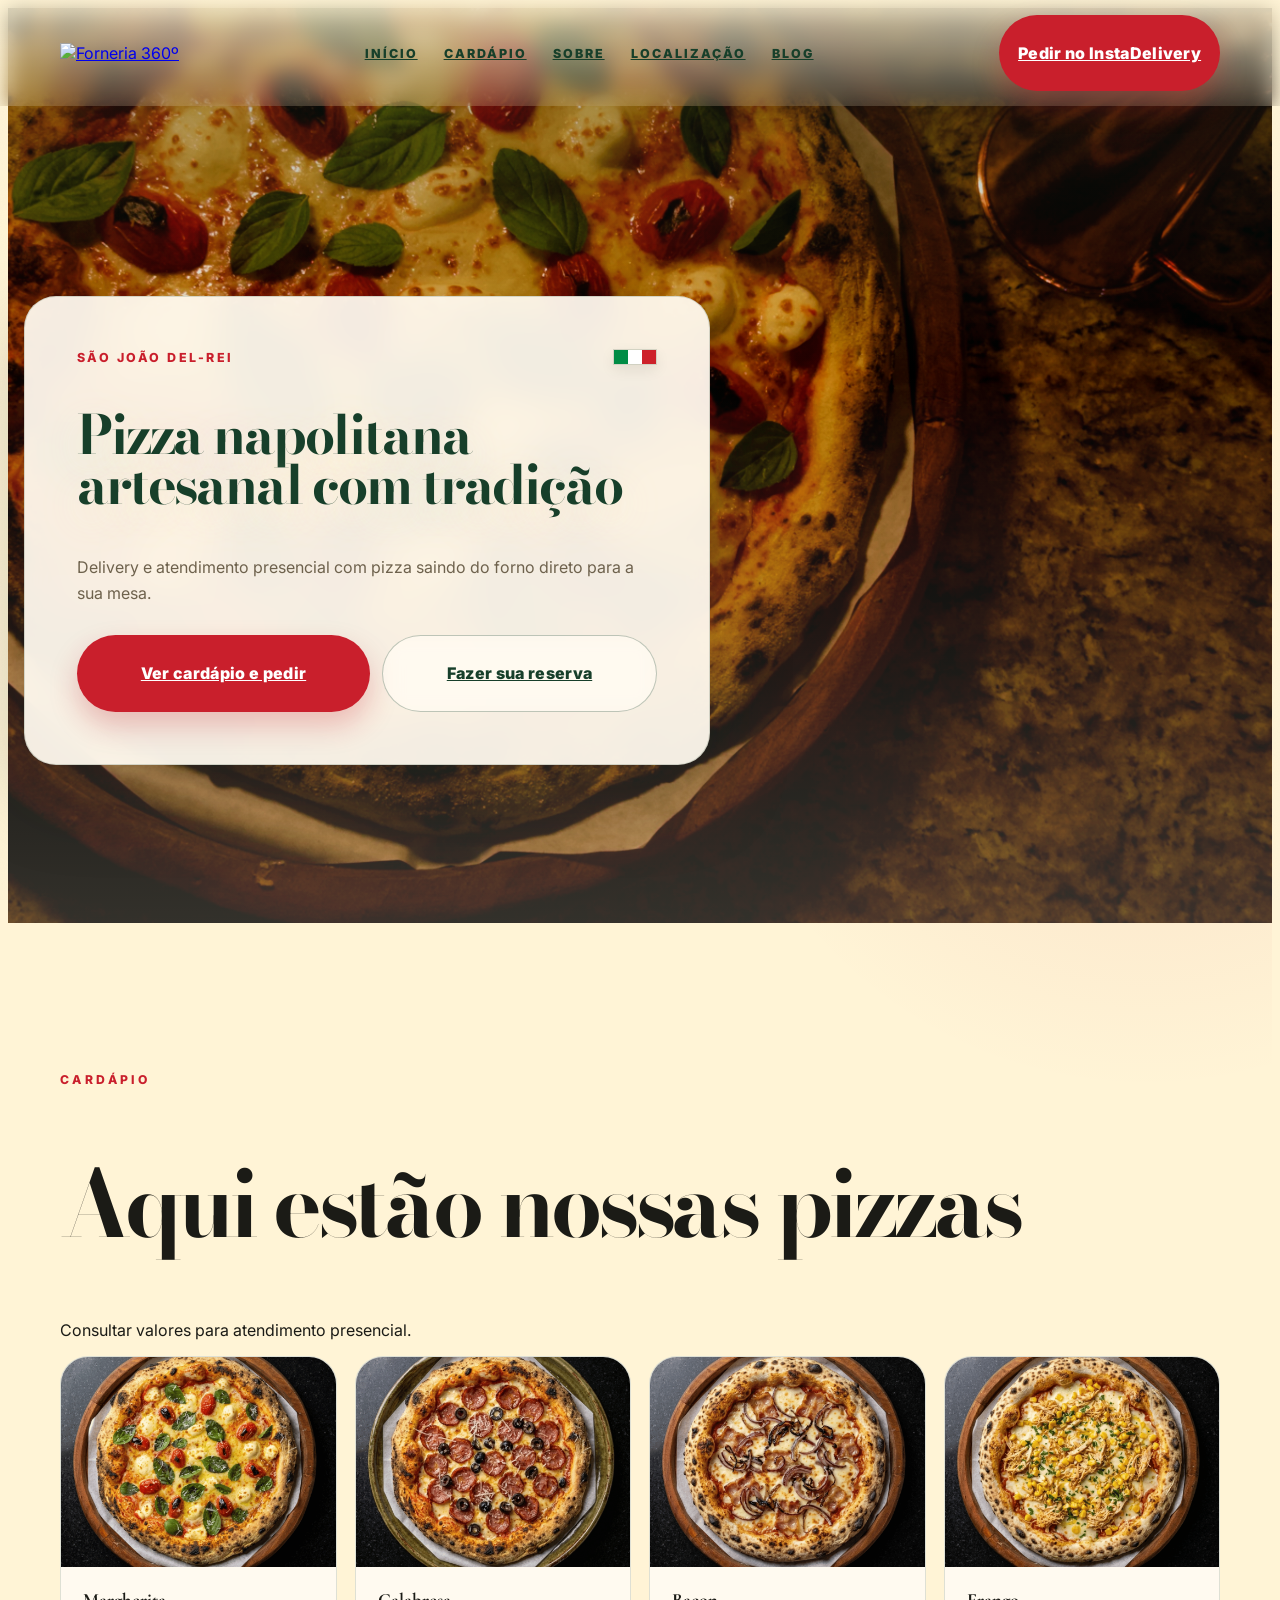
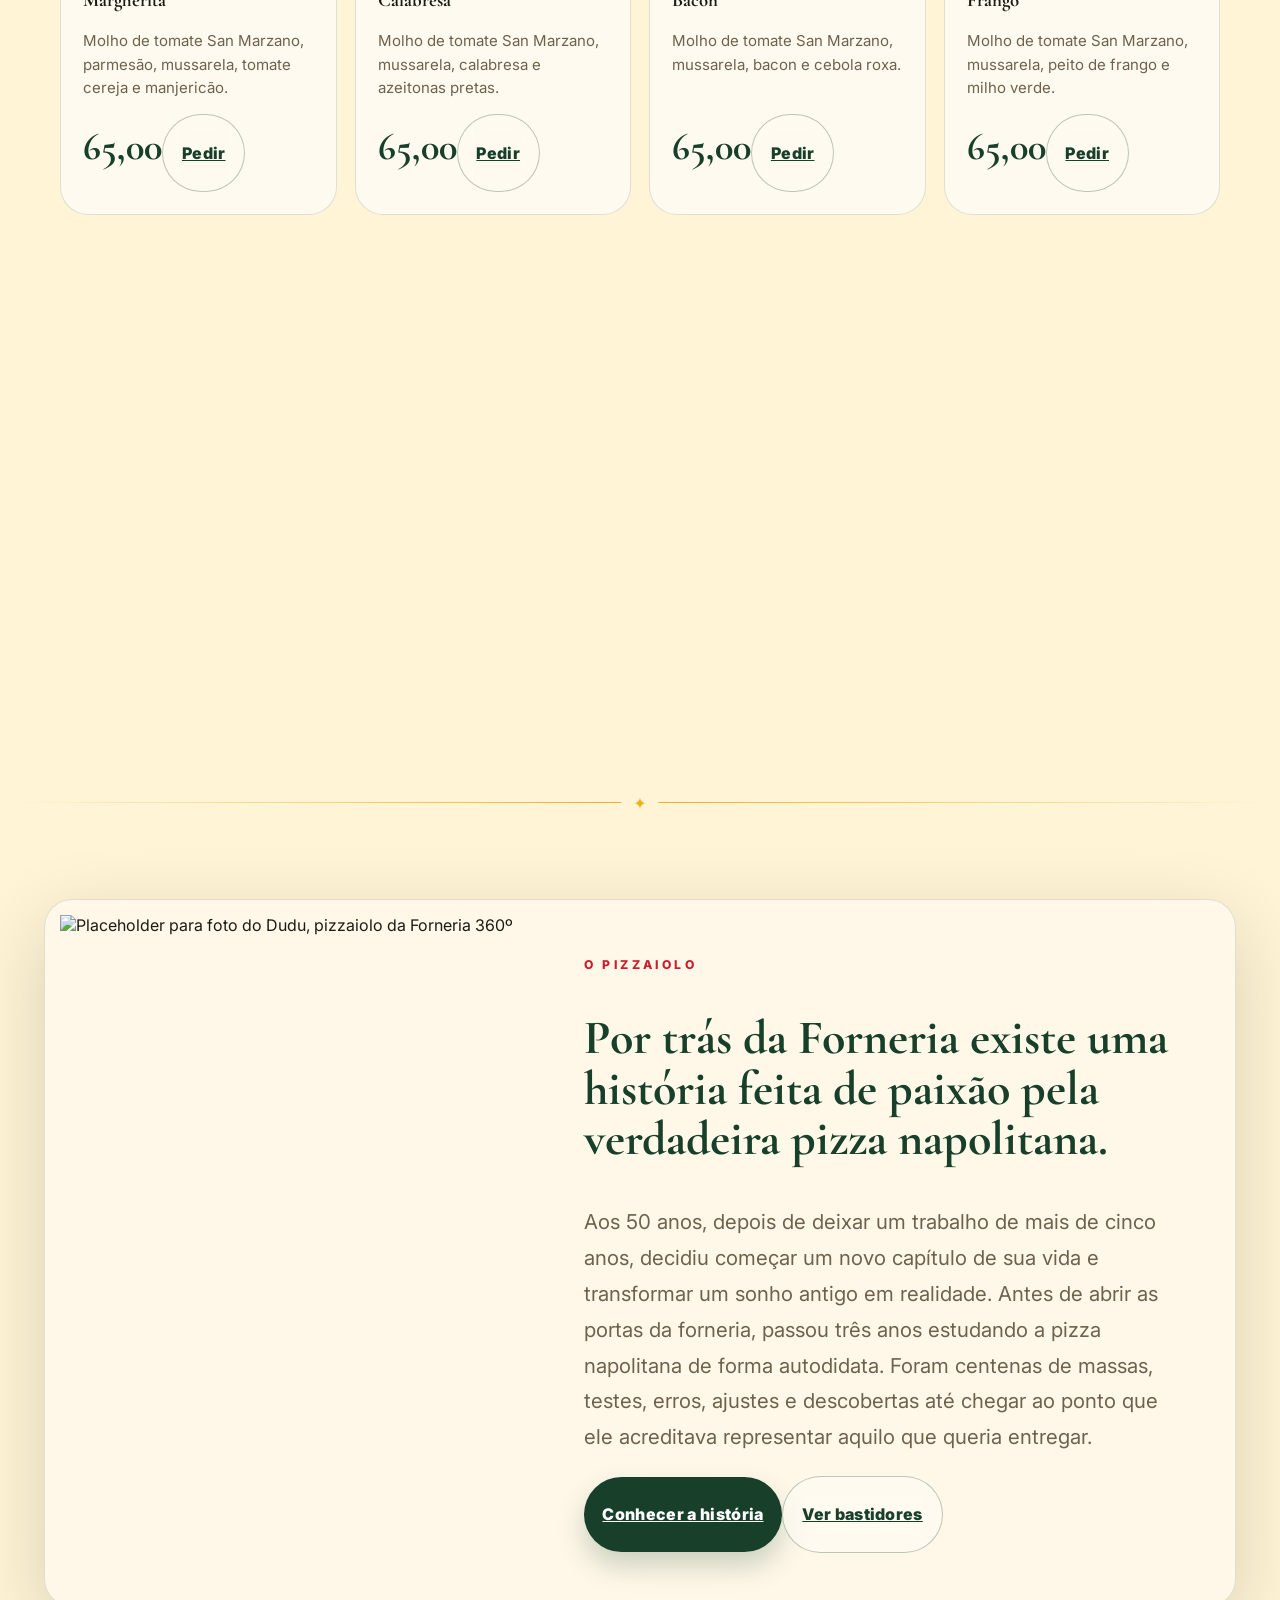
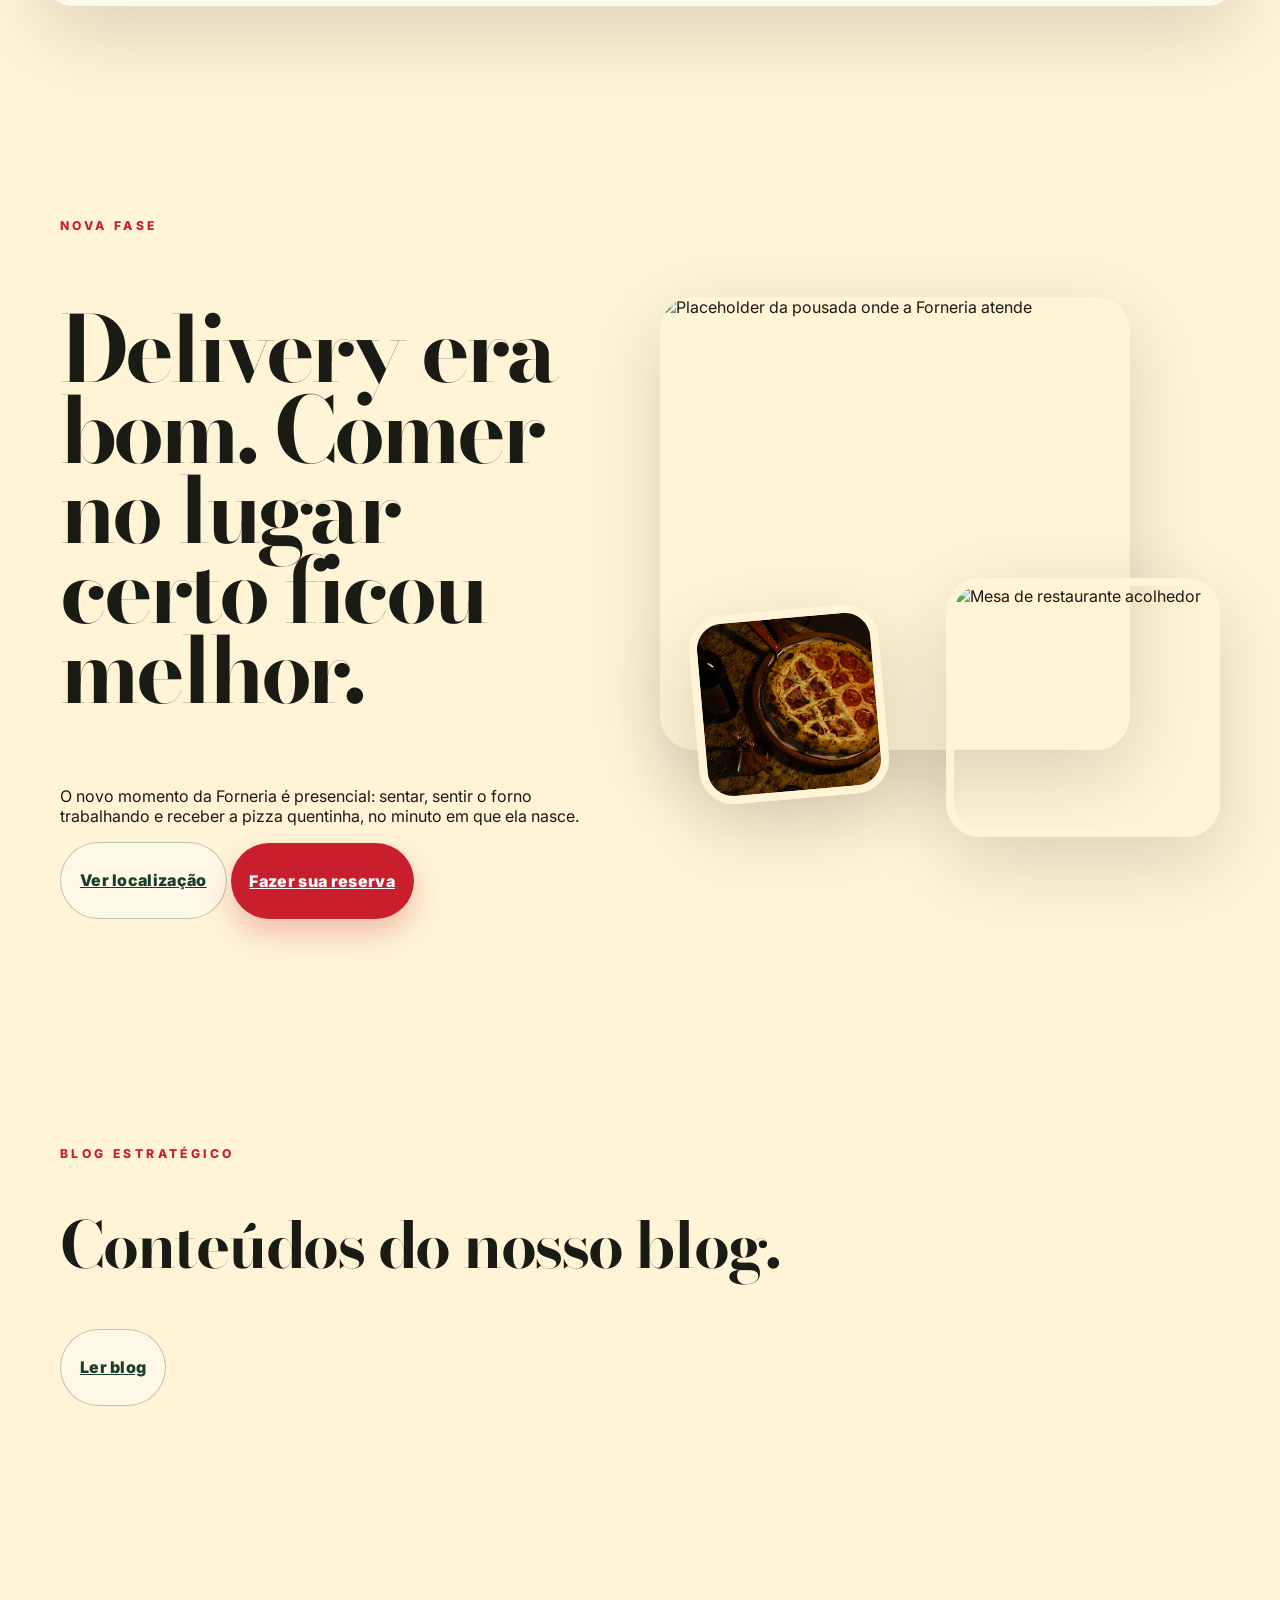
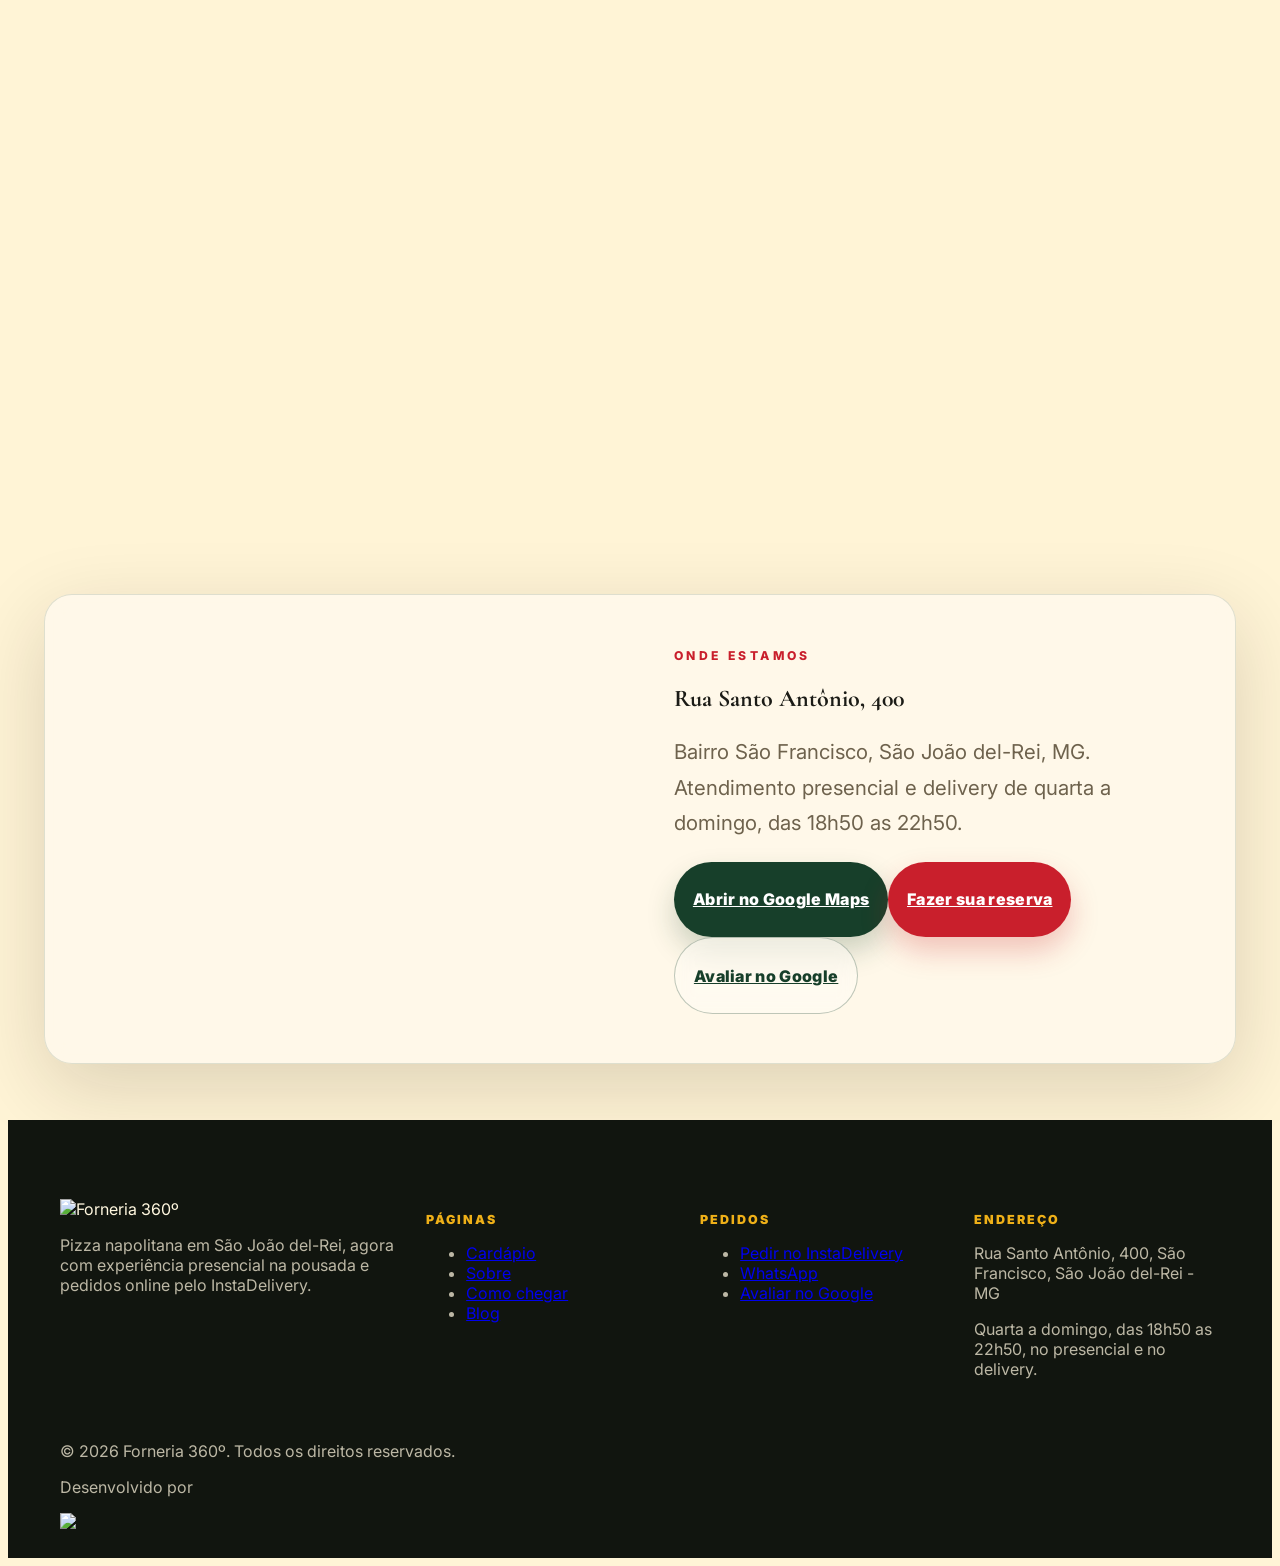
==== commit 54cfc02e: "Cardapio diferente" ====
--- a/index.html
+++ b/index.html
@@ -1326,6 +1326,8 @@
               <h2 class="display title-lg text-[#173f2a] mt-2">
                 Aqui estão nossas pizzas
               </h2>
+              <p class="mt-3 text-[#5f5749]">
+                Consultar valores para atendimento presencial.
             </div>
           </div>
           <div class="pizza-grid mt-12">
@@ -1348,7 +1350,7 @@
                 </p>
               </div>
               <div class="flex items-center justify-between gap-3 mt-5">
-                <span class="price">80,00</span
+                <span class="price">65,00</span
                 ><a
                   class="btn btn-ghost !min-h-10 !px-4"
                   href="https://instadelivery.com.br/forneria360"
@@ -1377,7 +1379,7 @@
                 </p>
               </div>
               <div class="flex items-center justify-between gap-3 mt-5">
-                <span class="price">80,00</span
+                <span class="price">65,00</span
                 ><a
                   class="btn btn-ghost !min-h-10 !px-4"
                   href="https://instadelivery.com.br/forneria360"
@@ -1405,7 +1407,7 @@
                 </p>
               </div>
               <div class="flex items-center justify-between gap-3 mt-5">
-                <span class="price">80,00</span
+                <span class="price">65,00</span
                 ><a
                   class="btn btn-ghost !min-h-10 !px-4"
                   href="https://instadelivery.com.br/forneria360"
@@ -1434,7 +1436,7 @@
                 </p>
               </div>
               <div class="flex items-center justify-between gap-3 mt-5">
-                <span class="price">80,00</span
+                <span class="price">65,00</span
                 ><a
                   class="btn btn-ghost !min-h-10 !px-4"
                   href="https://instadelivery.com.br/forneria360"
@@ -1462,7 +1464,7 @@
                 </p>
               </div>
               <div class="flex items-center justify-between gap-3 mt-5">
-                <span class="price">90,00</span
+                <span class="price">75,00</span
                 ><a
                   class="btn btn-ghost !min-h-10 !px-4"
                   href="https://instadelivery.com.br/forneria360"
@@ -1490,7 +1492,7 @@
                 </p>
               </div>
               <div class="flex items-center justify-between gap-3 mt-5">
-                <span class="price">90,00</span
+                <span class="price">75,00</span
                 ><a
                   class="btn btn-ghost !min-h-10 !px-4"
                   href="https://instadelivery.com.br/forneria360"
@@ -1519,7 +1521,7 @@
                 </p>
               </div>
               <div class="flex items-center justify-between gap-3 mt-5">
-                <span class="price">90,00</span
+                <span class="price">75,00</span
                 ><a
                   class="btn btn-ghost !min-h-10 !px-4"
                   href="https://instadelivery.com.br/forneria360"
@@ -1548,7 +1550,7 @@
                 </p>
               </div>
               <div class="flex items-center justify-between gap-3 mt-5">
-                <span class="price">90,00</span
+                <span class="price">75,00</span
                 ><a
                   class="btn btn-ghost !min-h-10 !px-4"
                   href="https://instadelivery.com.br/forneria360"
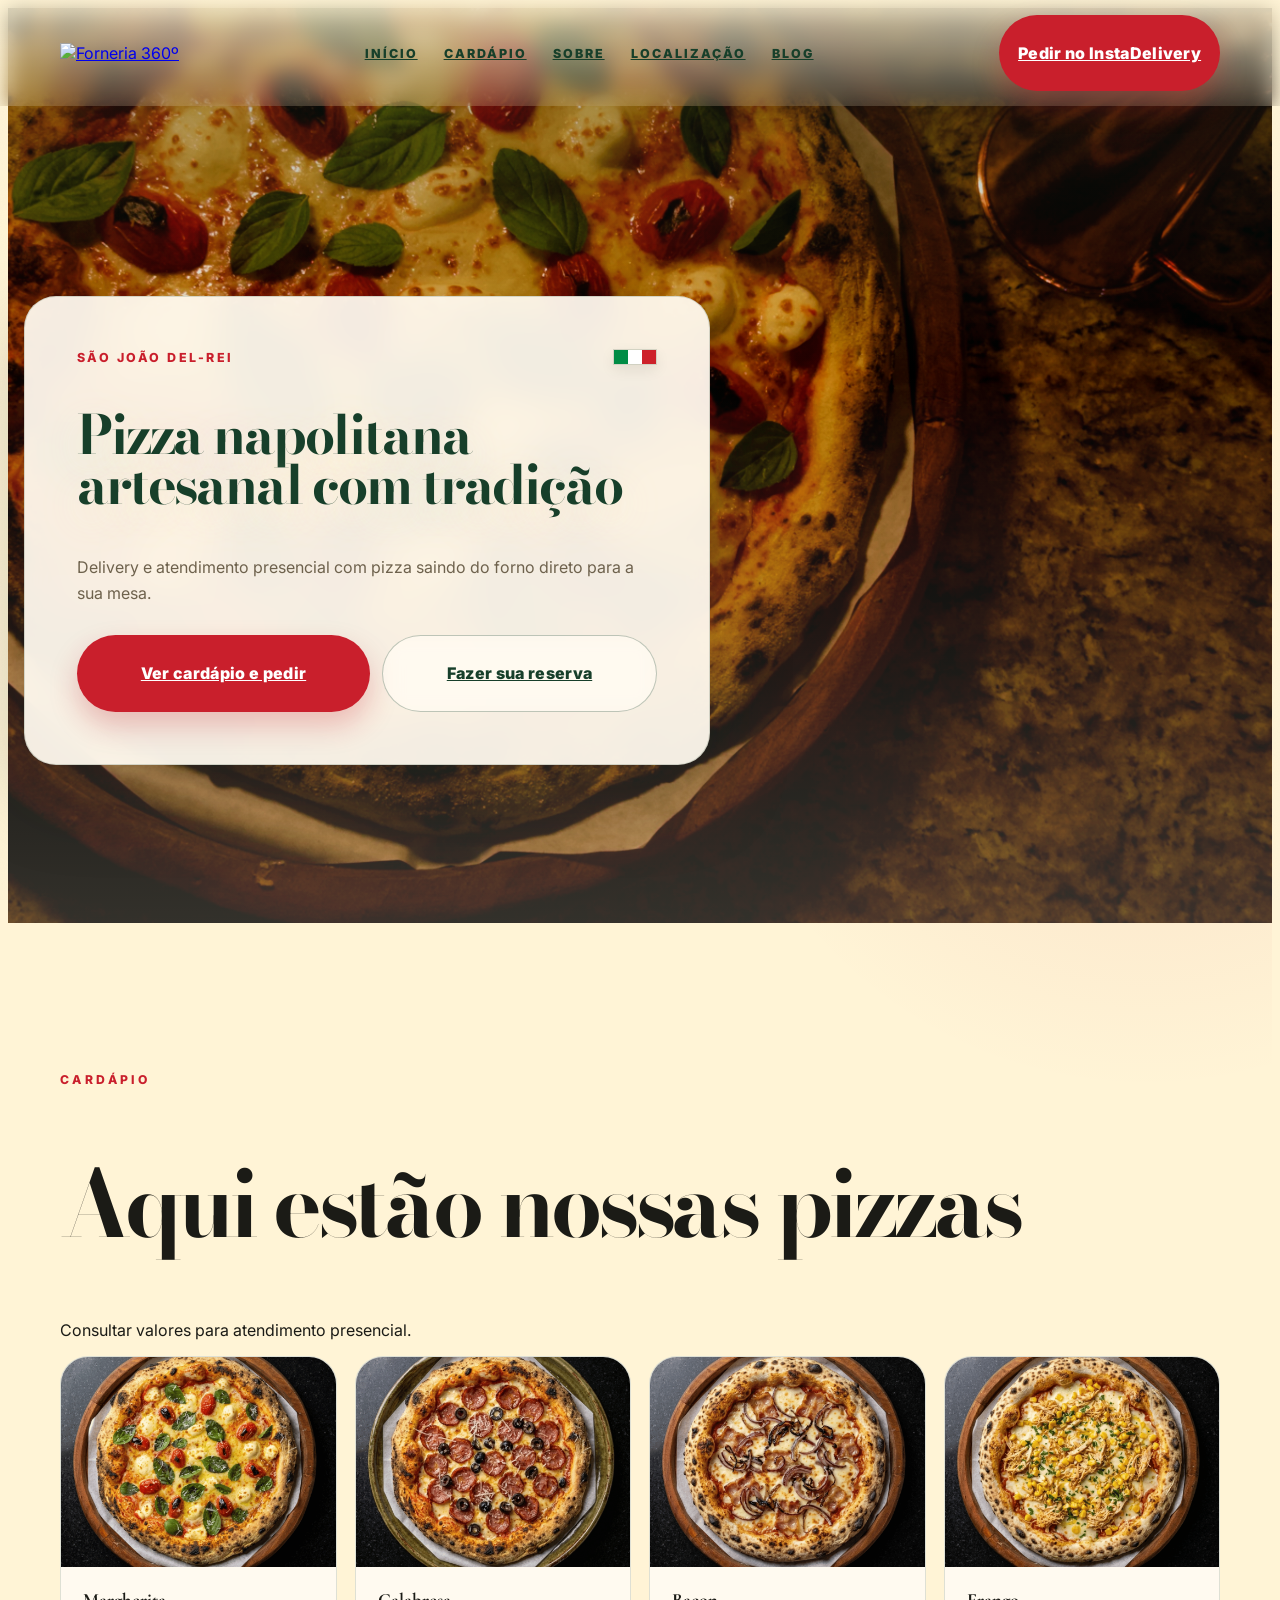
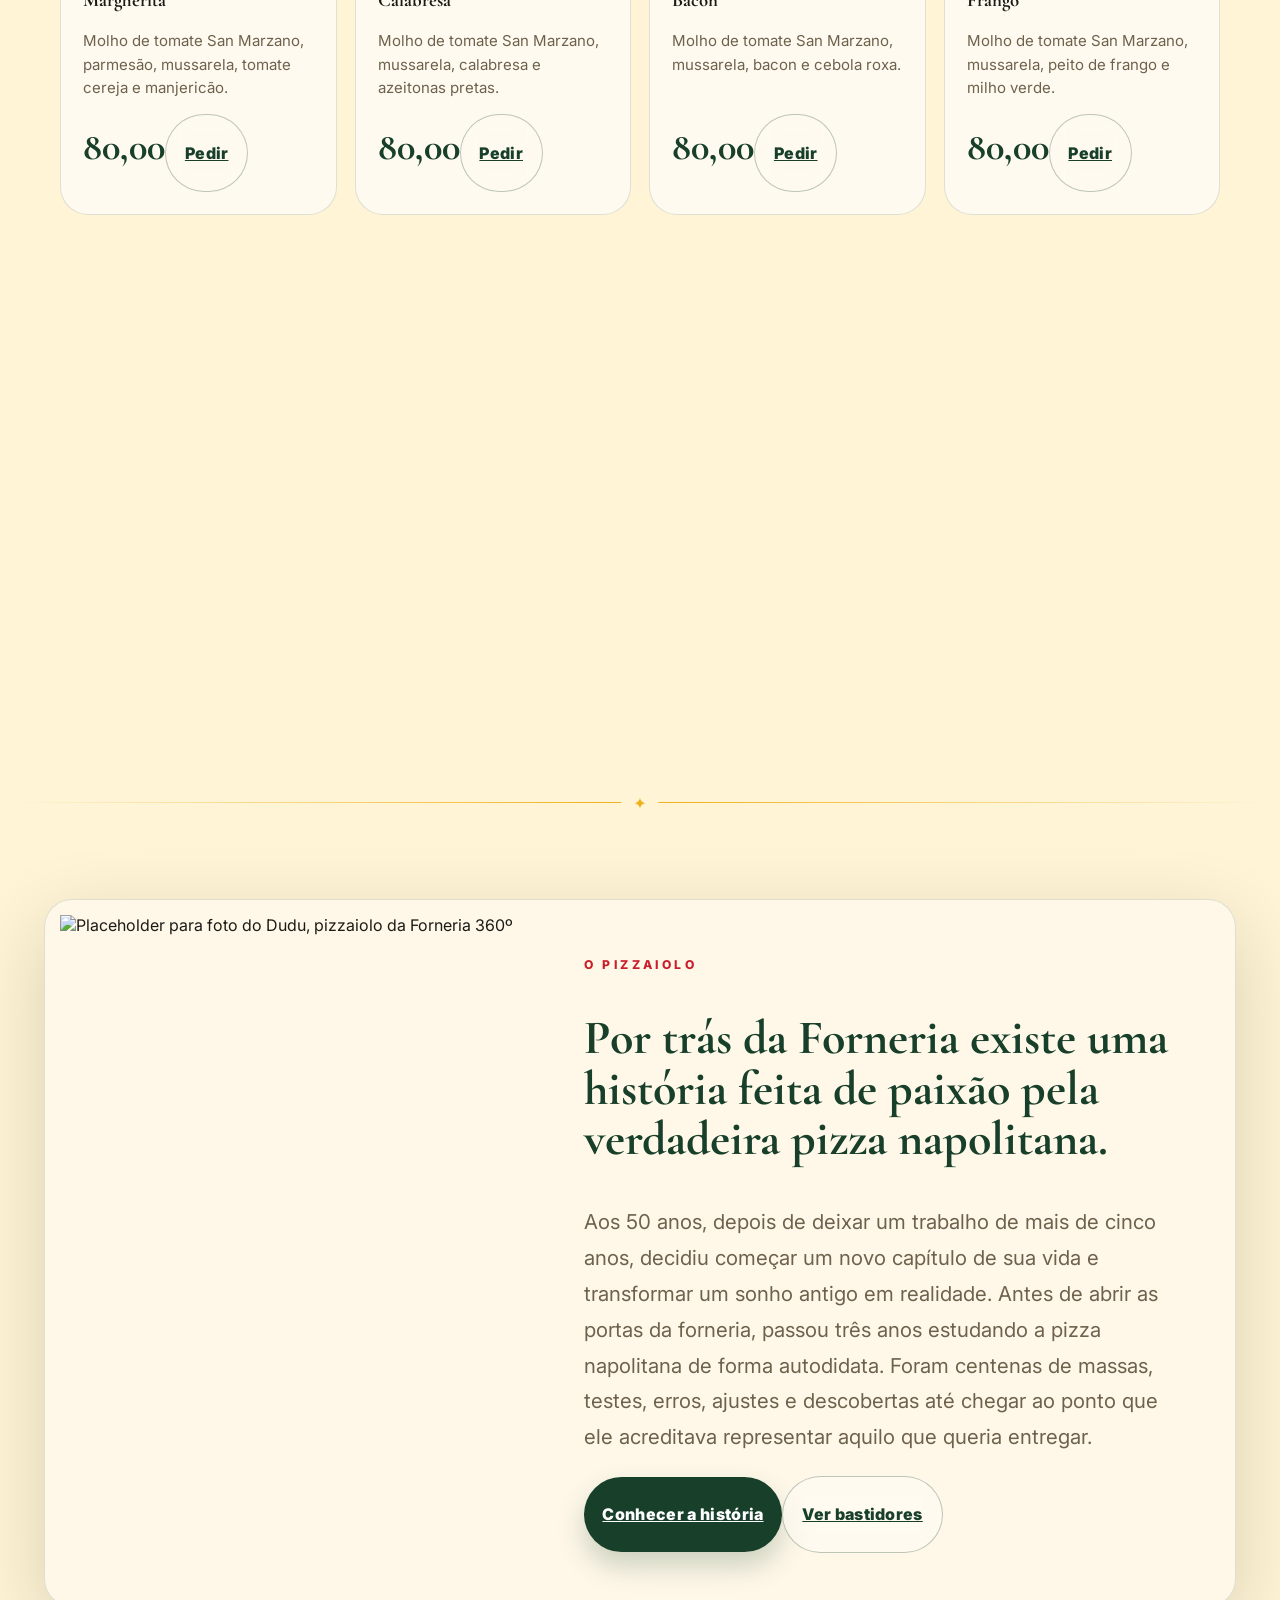
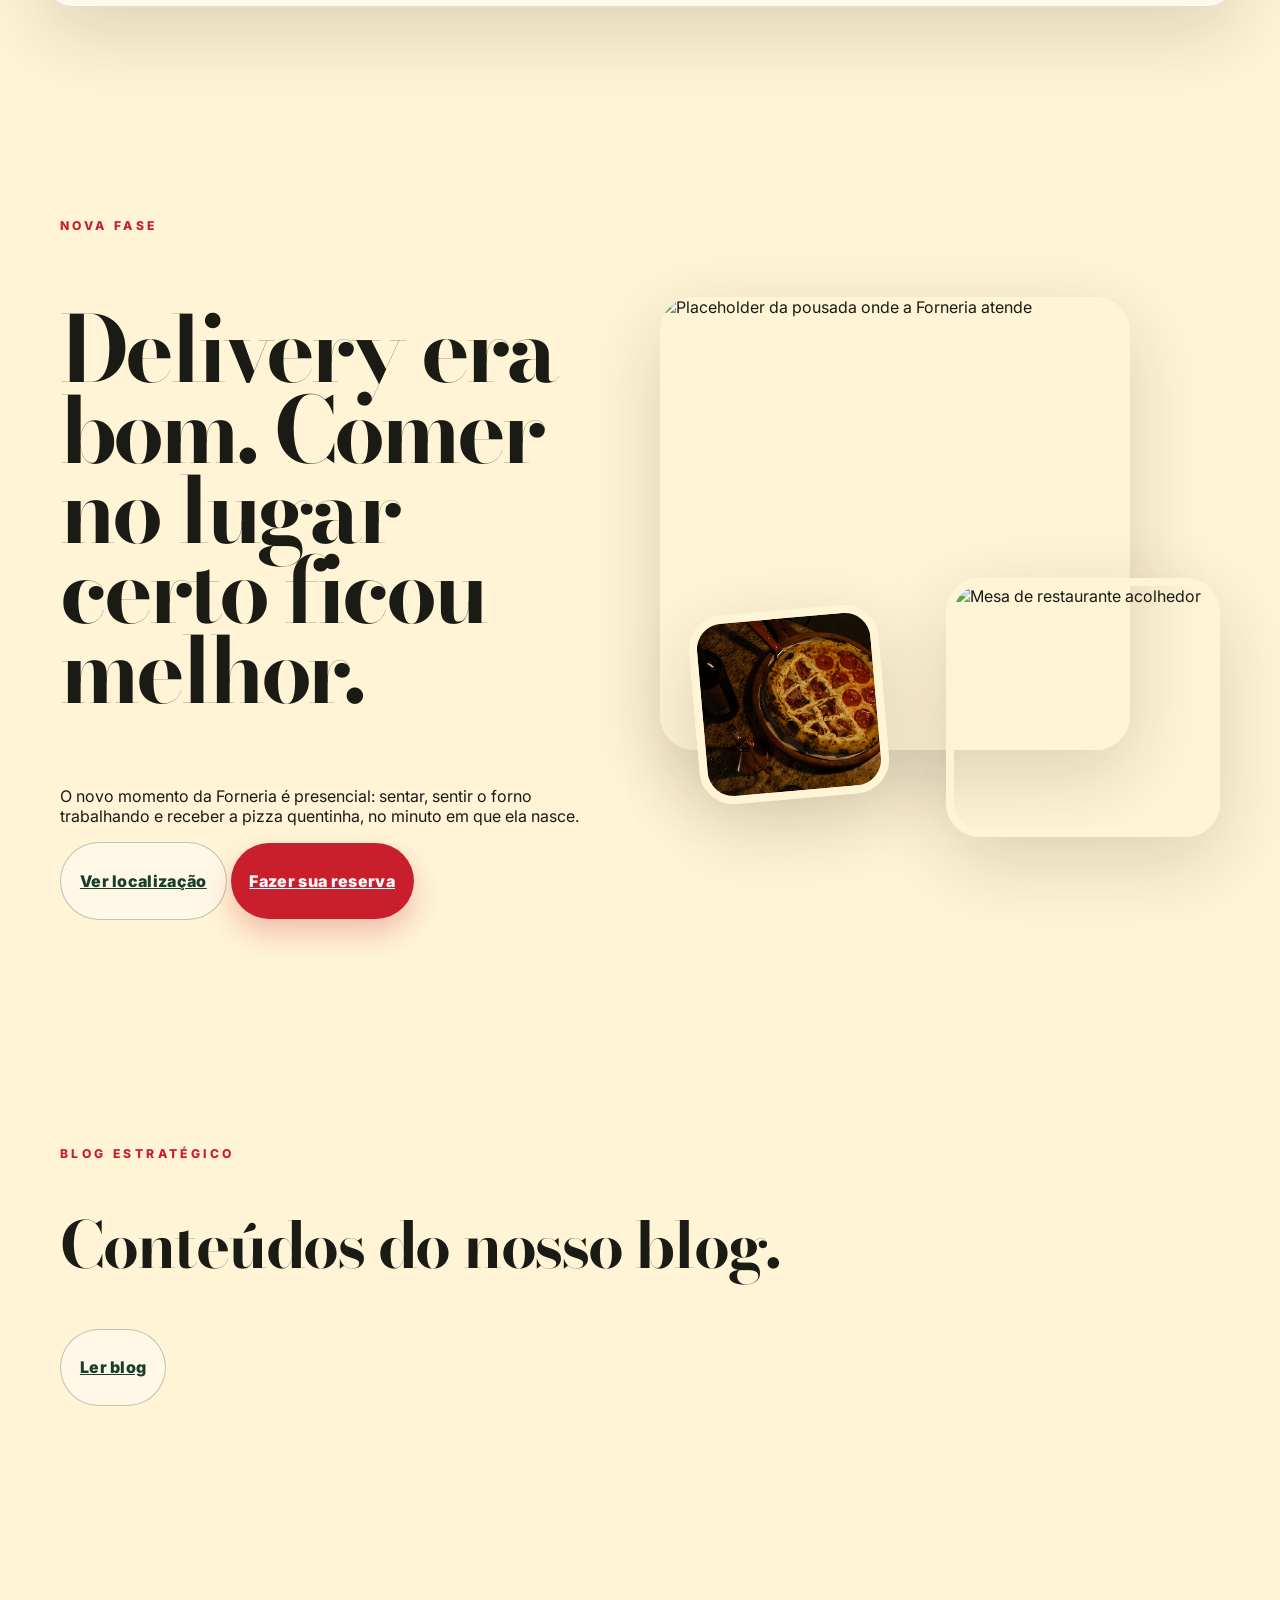
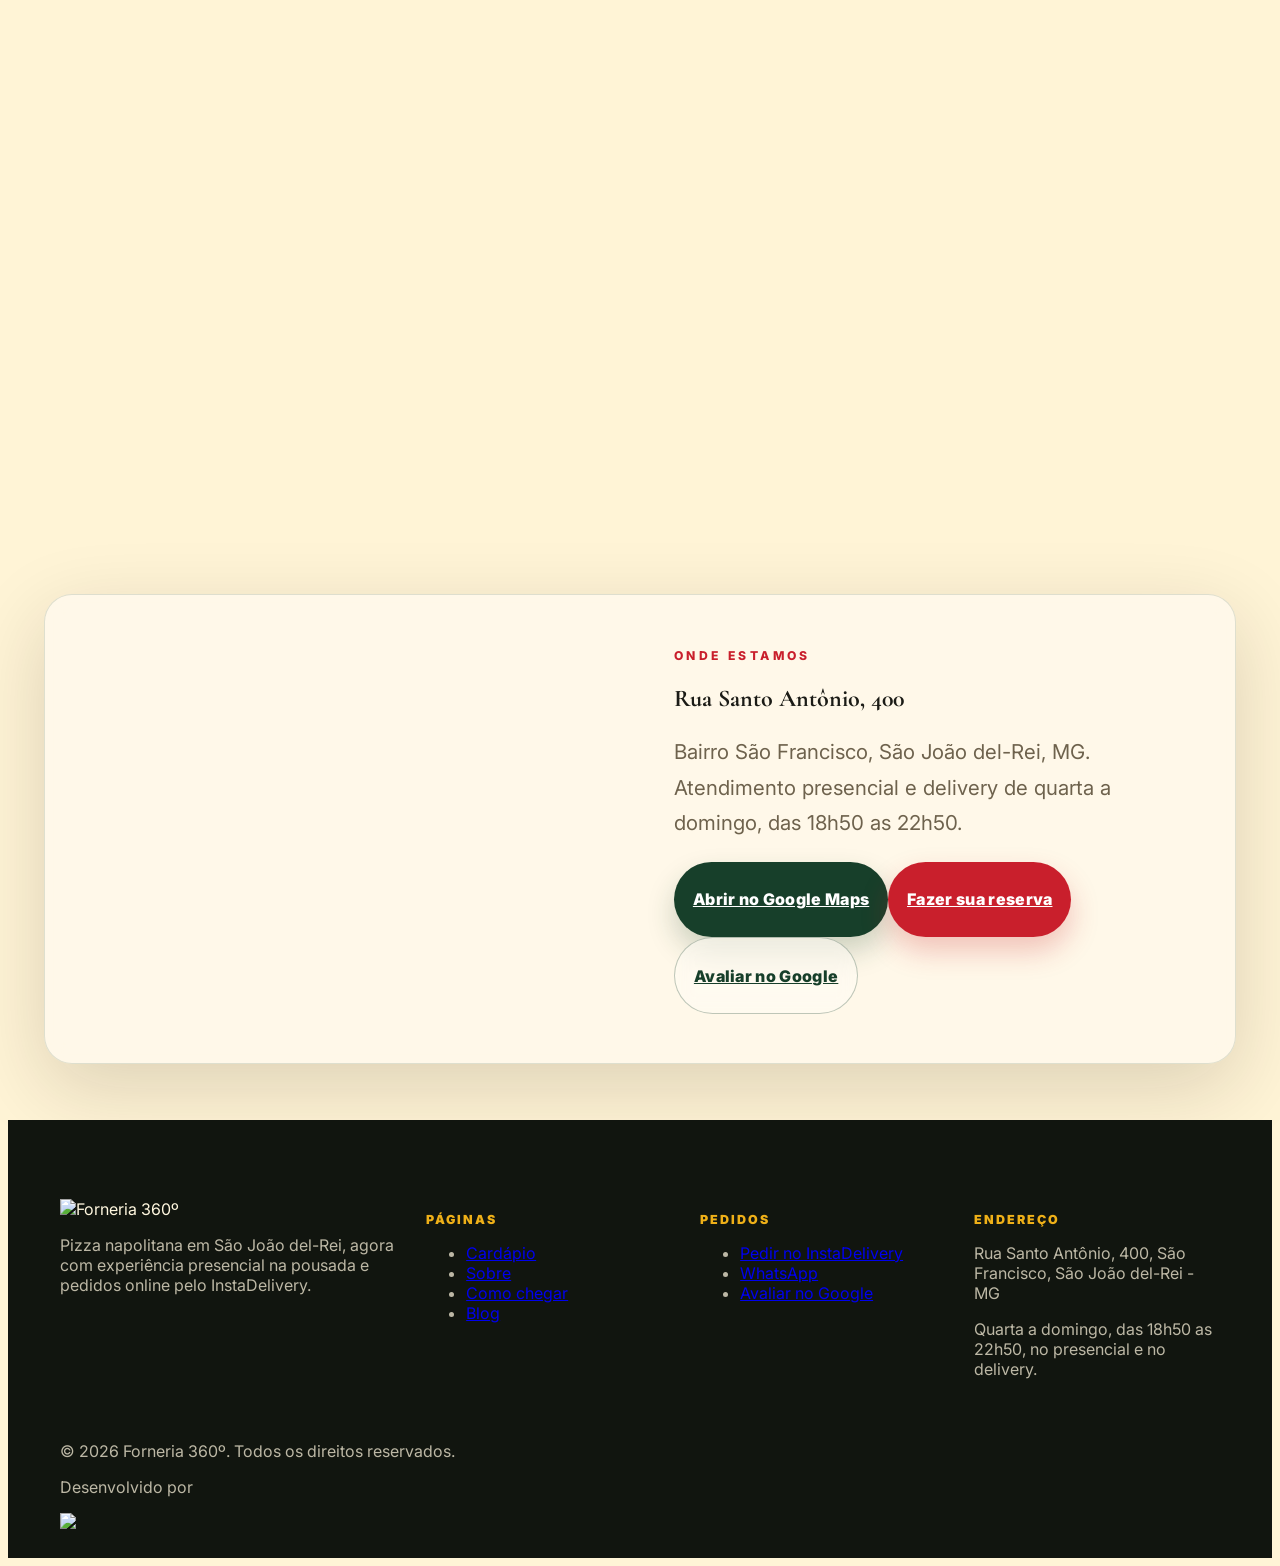
==== commit d1338b4f: "Precos" ====
--- a/index.html
+++ b/index.html
@@ -1350,7 +1350,7 @@
                 </p>
               </div>
               <div class="flex items-center justify-between gap-3 mt-5">
-                <span class="price">65,00</span
+                <span class="price">80,00</span
                 ><a
                   class="btn btn-ghost !min-h-10 !px-4"
                   href="https://instadelivery.com.br/forneria360"
@@ -1379,7 +1379,7 @@
                 </p>
               </div>
               <div class="flex items-center justify-between gap-3 mt-5">
-                <span class="price">65,00</span
+                <span class="price">80,00</span
                 ><a
                   class="btn btn-ghost !min-h-10 !px-4"
                   href="https://instadelivery.com.br/forneria360"
@@ -1407,7 +1407,7 @@
                 </p>
               </div>
               <div class="flex items-center justify-between gap-3 mt-5">
-                <span class="price">65,00</span
+                <span class="price">80,00</span
                 ><a
                   class="btn btn-ghost !min-h-10 !px-4"
                   href="https://instadelivery.com.br/forneria360"
@@ -1436,7 +1436,7 @@
                 </p>
               </div>
               <div class="flex items-center justify-between gap-3 mt-5">
-                <span class="price">65,00</span
+                <span class="price">80,00</span
                 ><a
                   class="btn btn-ghost !min-h-10 !px-4"
                   href="https://instadelivery.com.br/forneria360"
@@ -1464,7 +1464,7 @@
                 </p>
               </div>
               <div class="flex items-center justify-between gap-3 mt-5">
-                <span class="price">75,00</span
+                <span class="price">90,00</span
                 ><a
                   class="btn btn-ghost !min-h-10 !px-4"
                   href="https://instadelivery.com.br/forneria360"
@@ -1492,7 +1492,7 @@
                 </p>
               </div>
               <div class="flex items-center justify-between gap-3 mt-5">
-                <span class="price">75,00</span
+                <span class="price">90,00</span
                 ><a
                   class="btn btn-ghost !min-h-10 !px-4"
                   href="https://instadelivery.com.br/forneria360"
@@ -1521,7 +1521,7 @@
                 </p>
               </div>
               <div class="flex items-center justify-between gap-3 mt-5">
-                <span class="price">75,00</span
+                <span class="price">90,00</span
                 ><a
                   class="btn btn-ghost !min-h-10 !px-4"
                   href="https://instadelivery.com.br/forneria360"
@@ -1550,7 +1550,7 @@
                 </p>
               </div>
               <div class="flex items-center justify-between gap-3 mt-5">
-                <span class="price">75,00</span
+                <span class="price">90,00</span
                 ><a
                   class="btn btn-ghost !min-h-10 !px-4"
                   href="https://instadelivery.com.br/forneria360"
